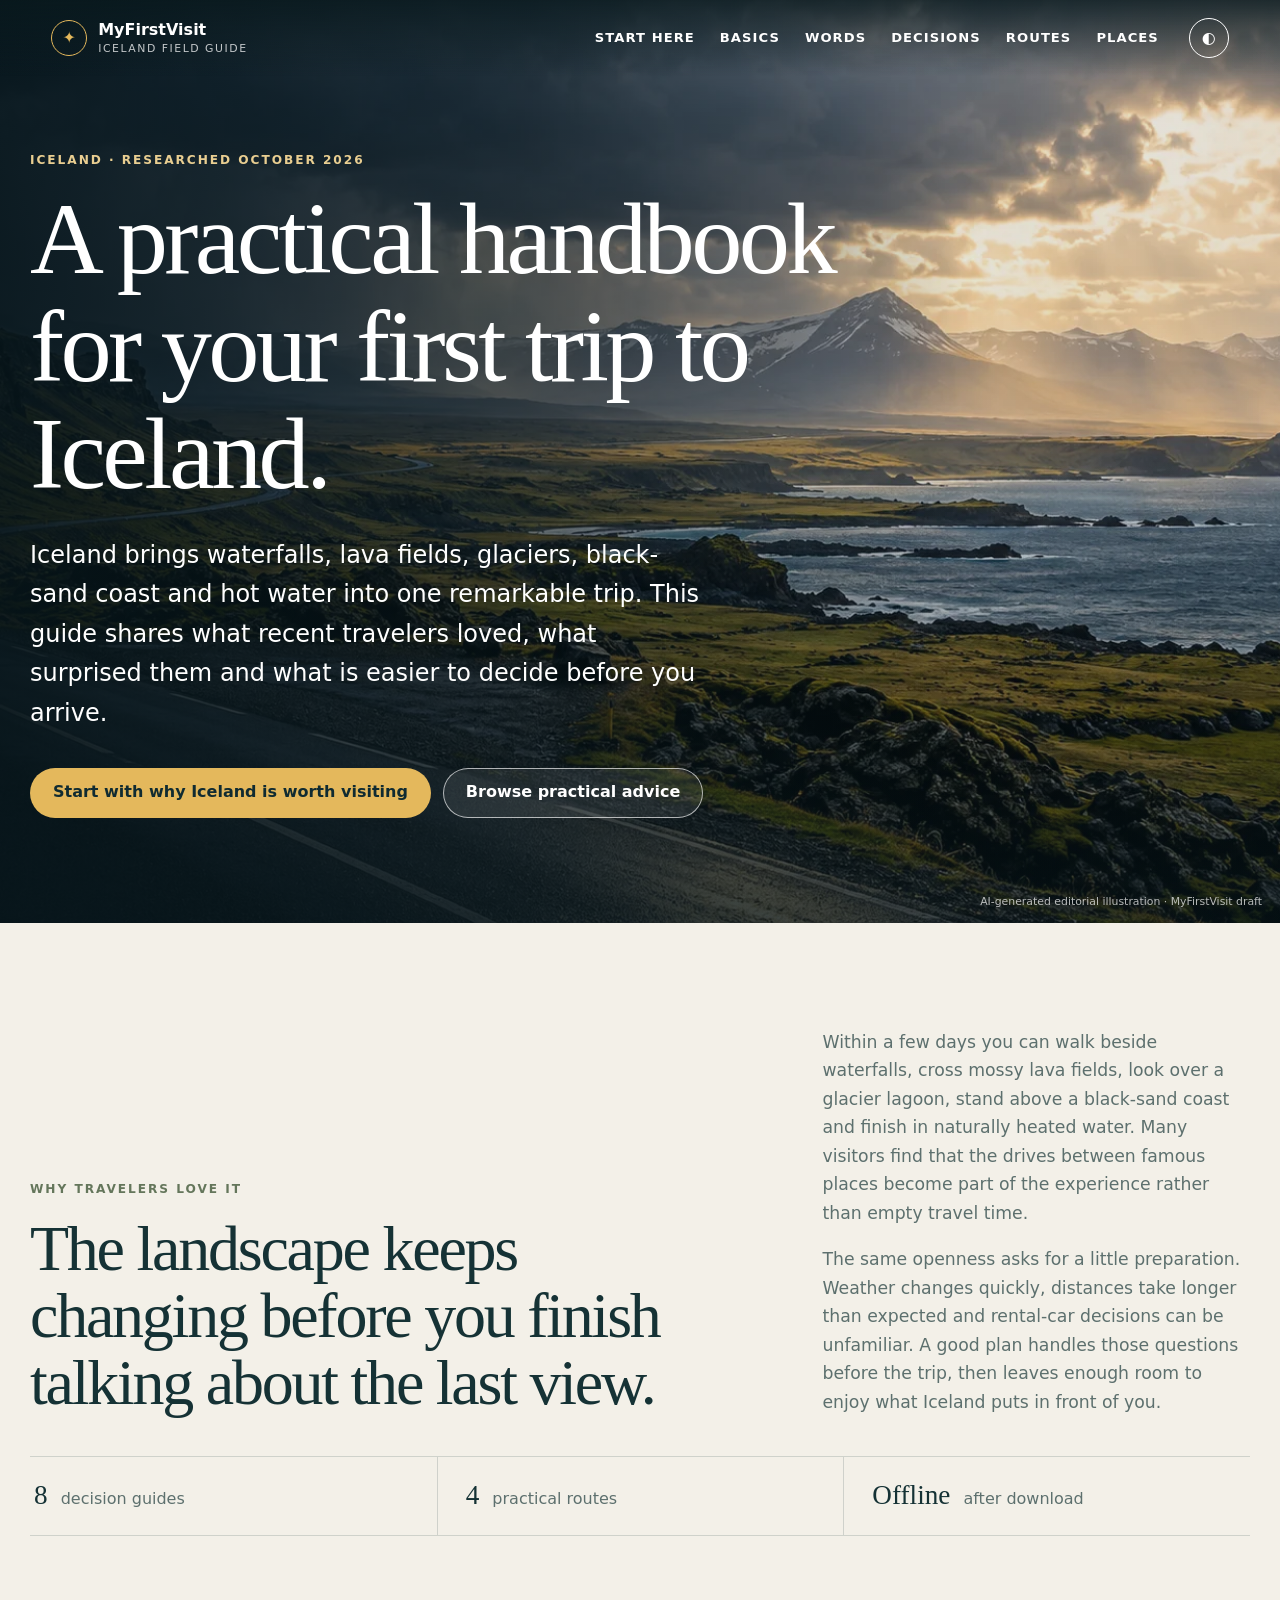
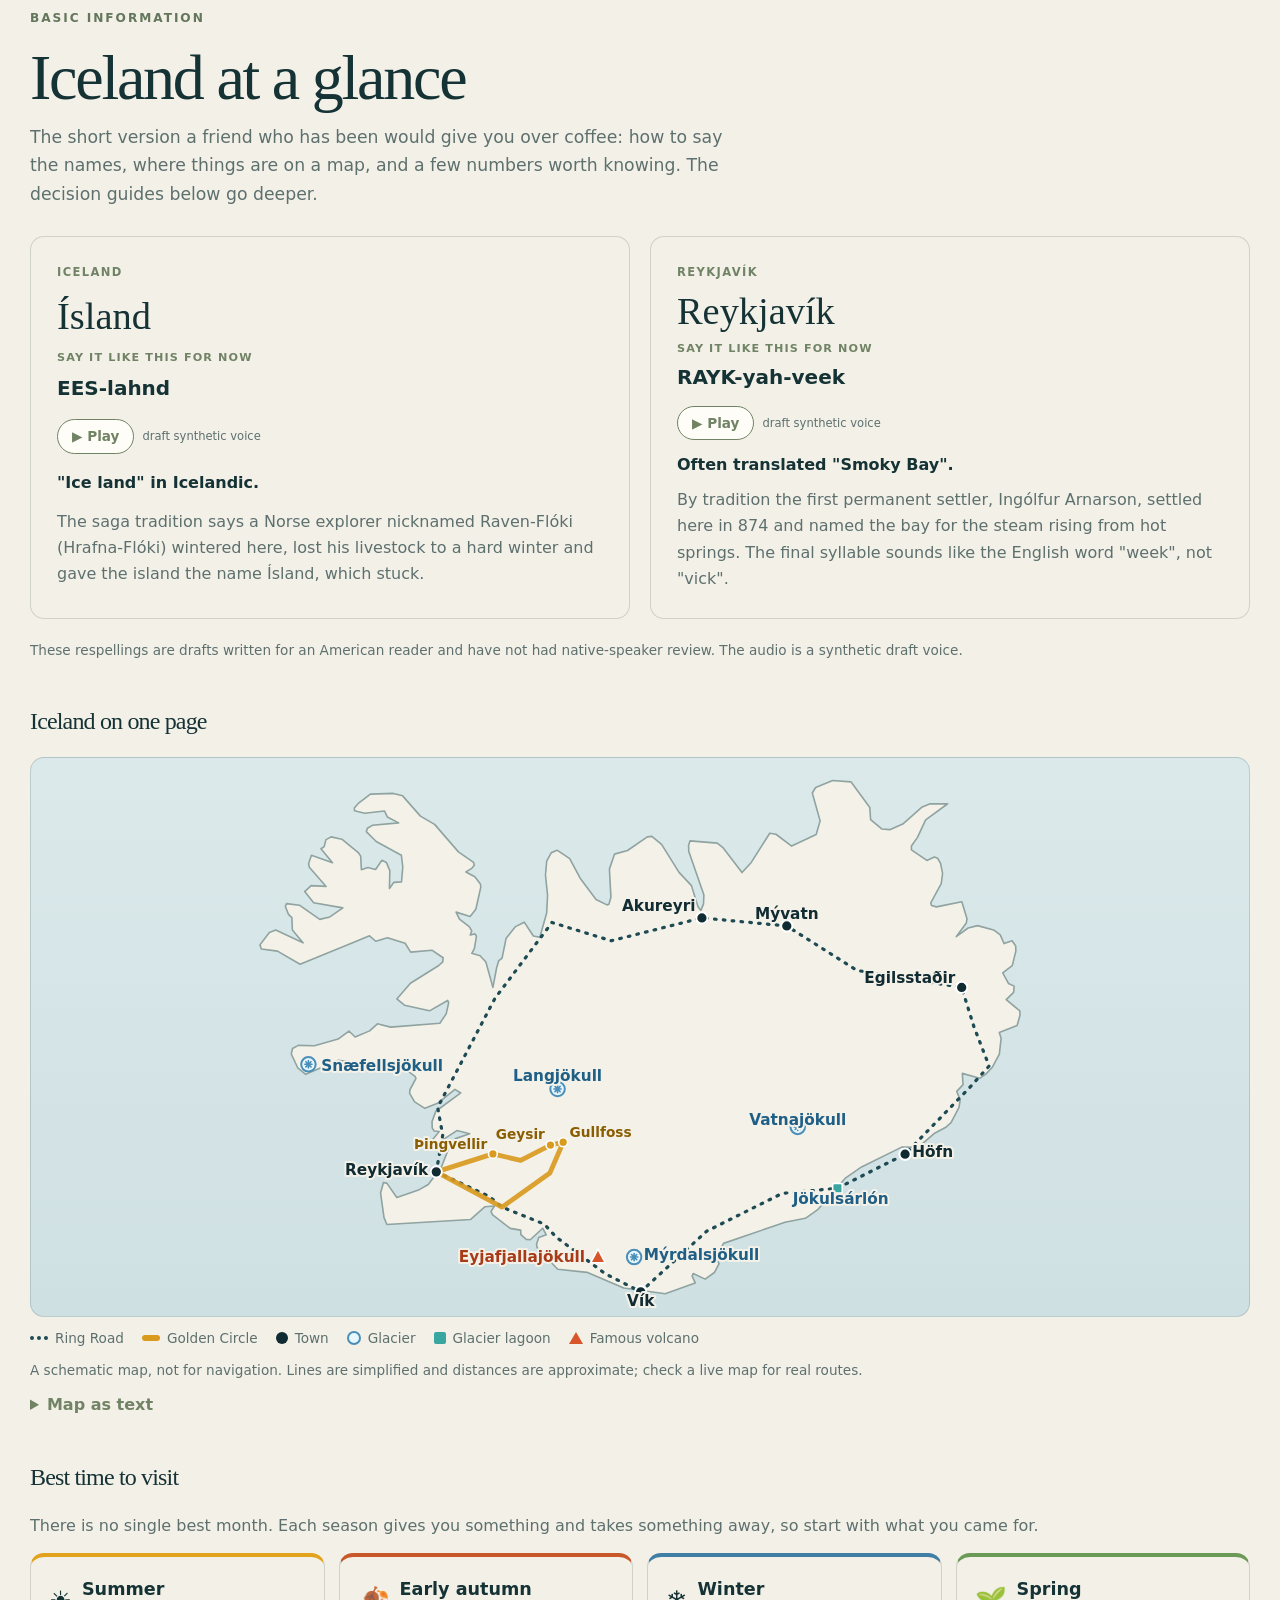
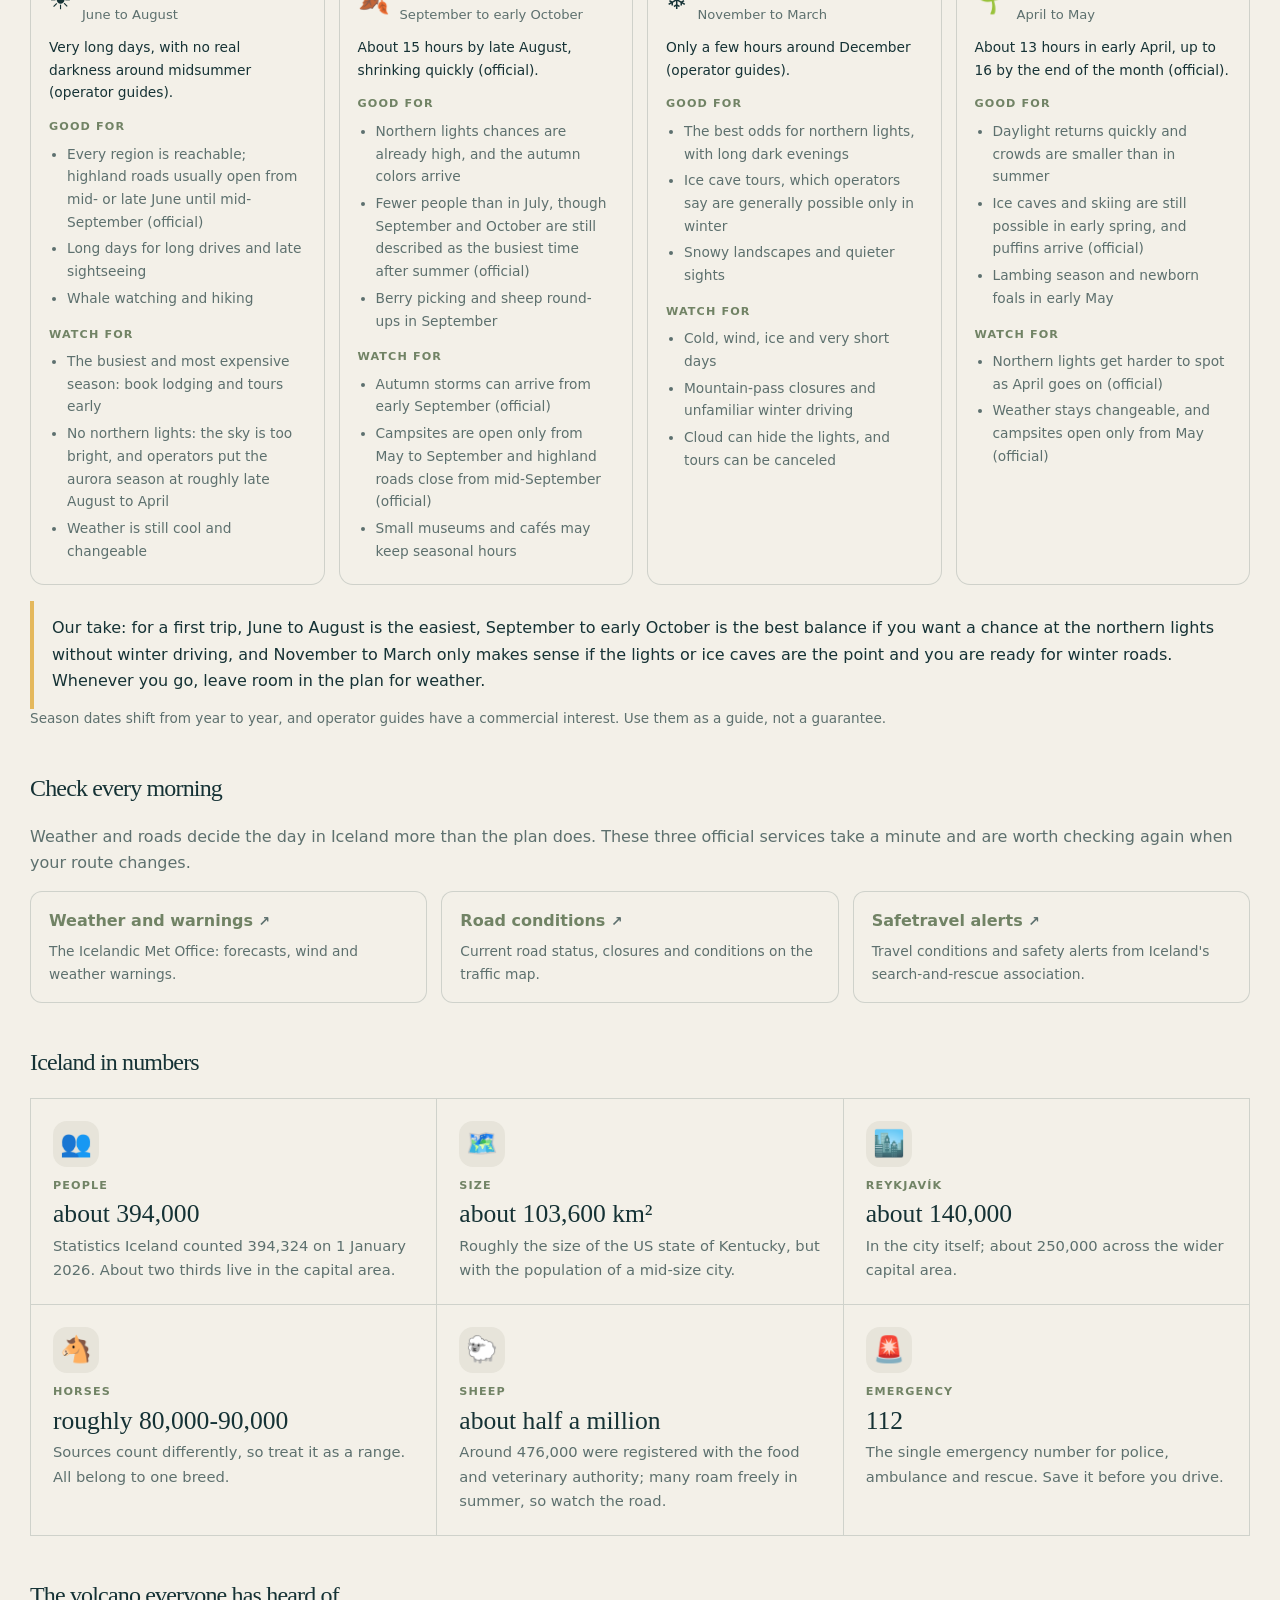
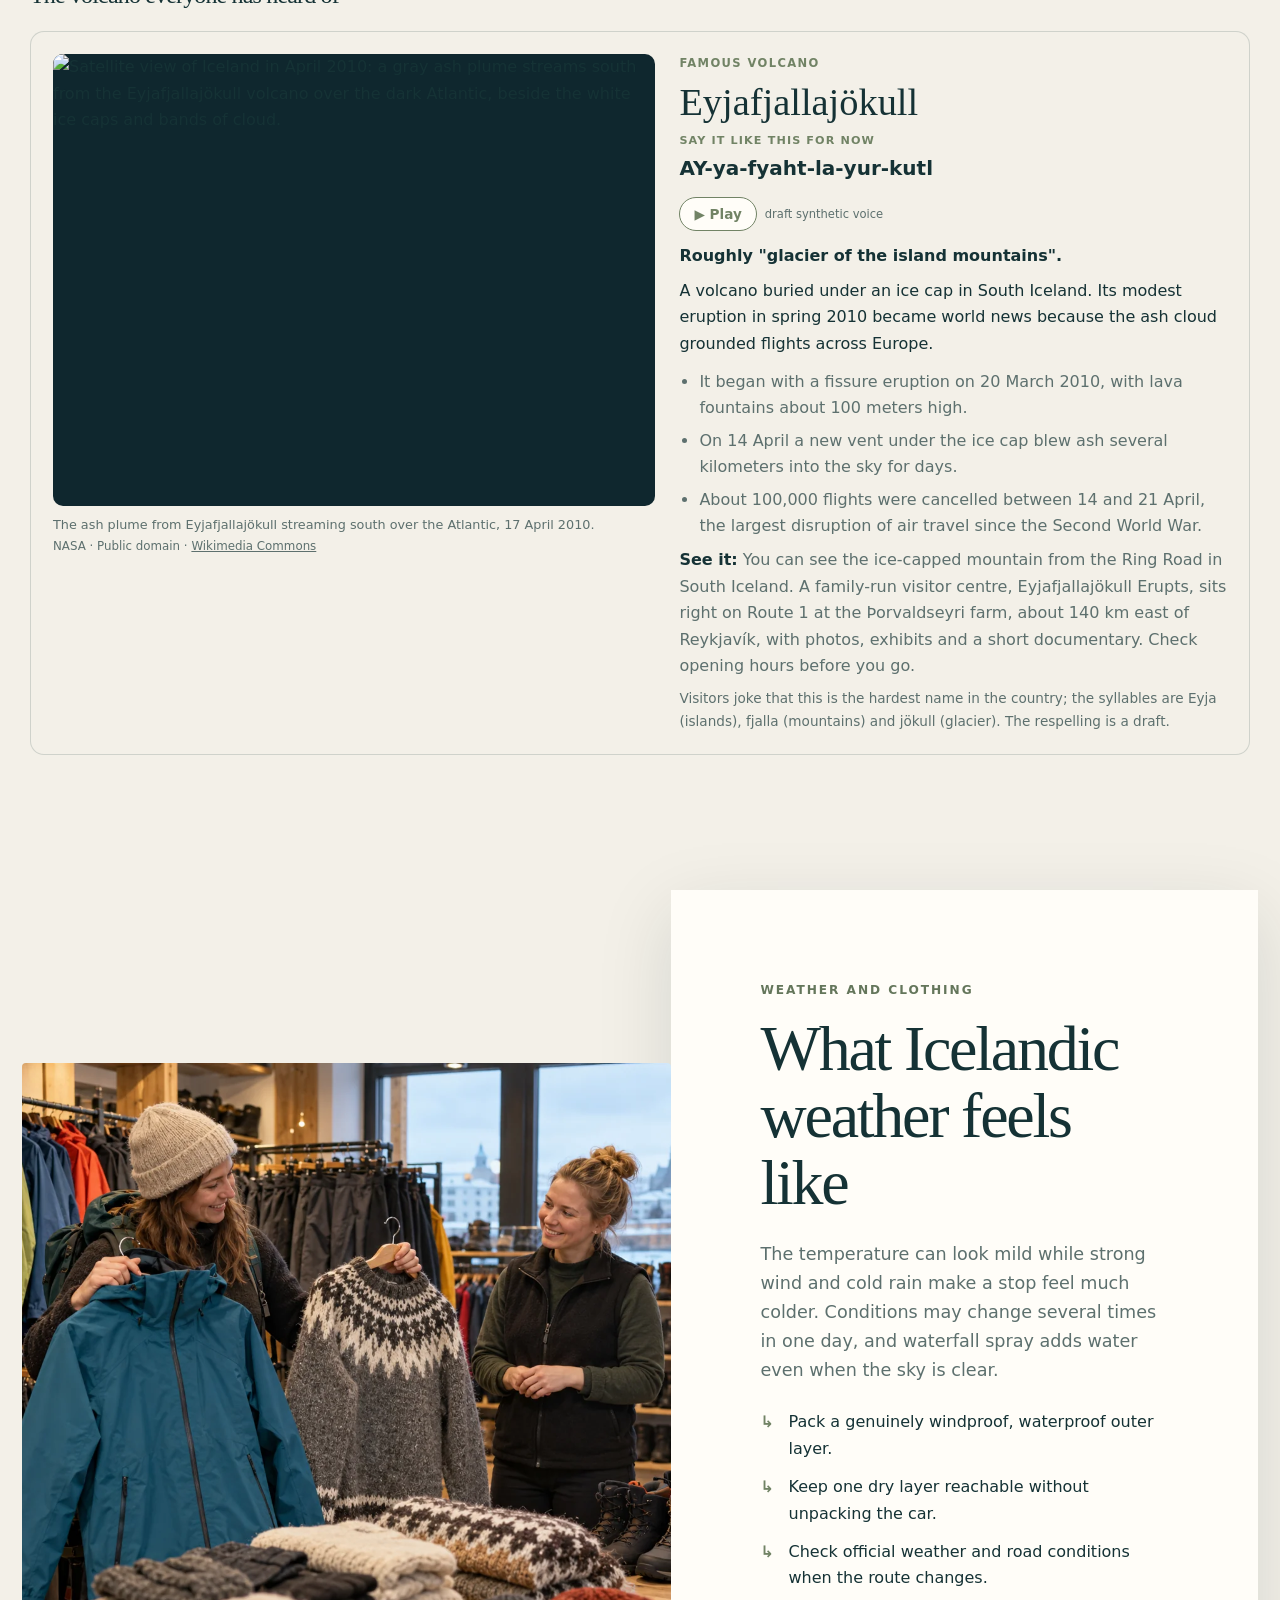
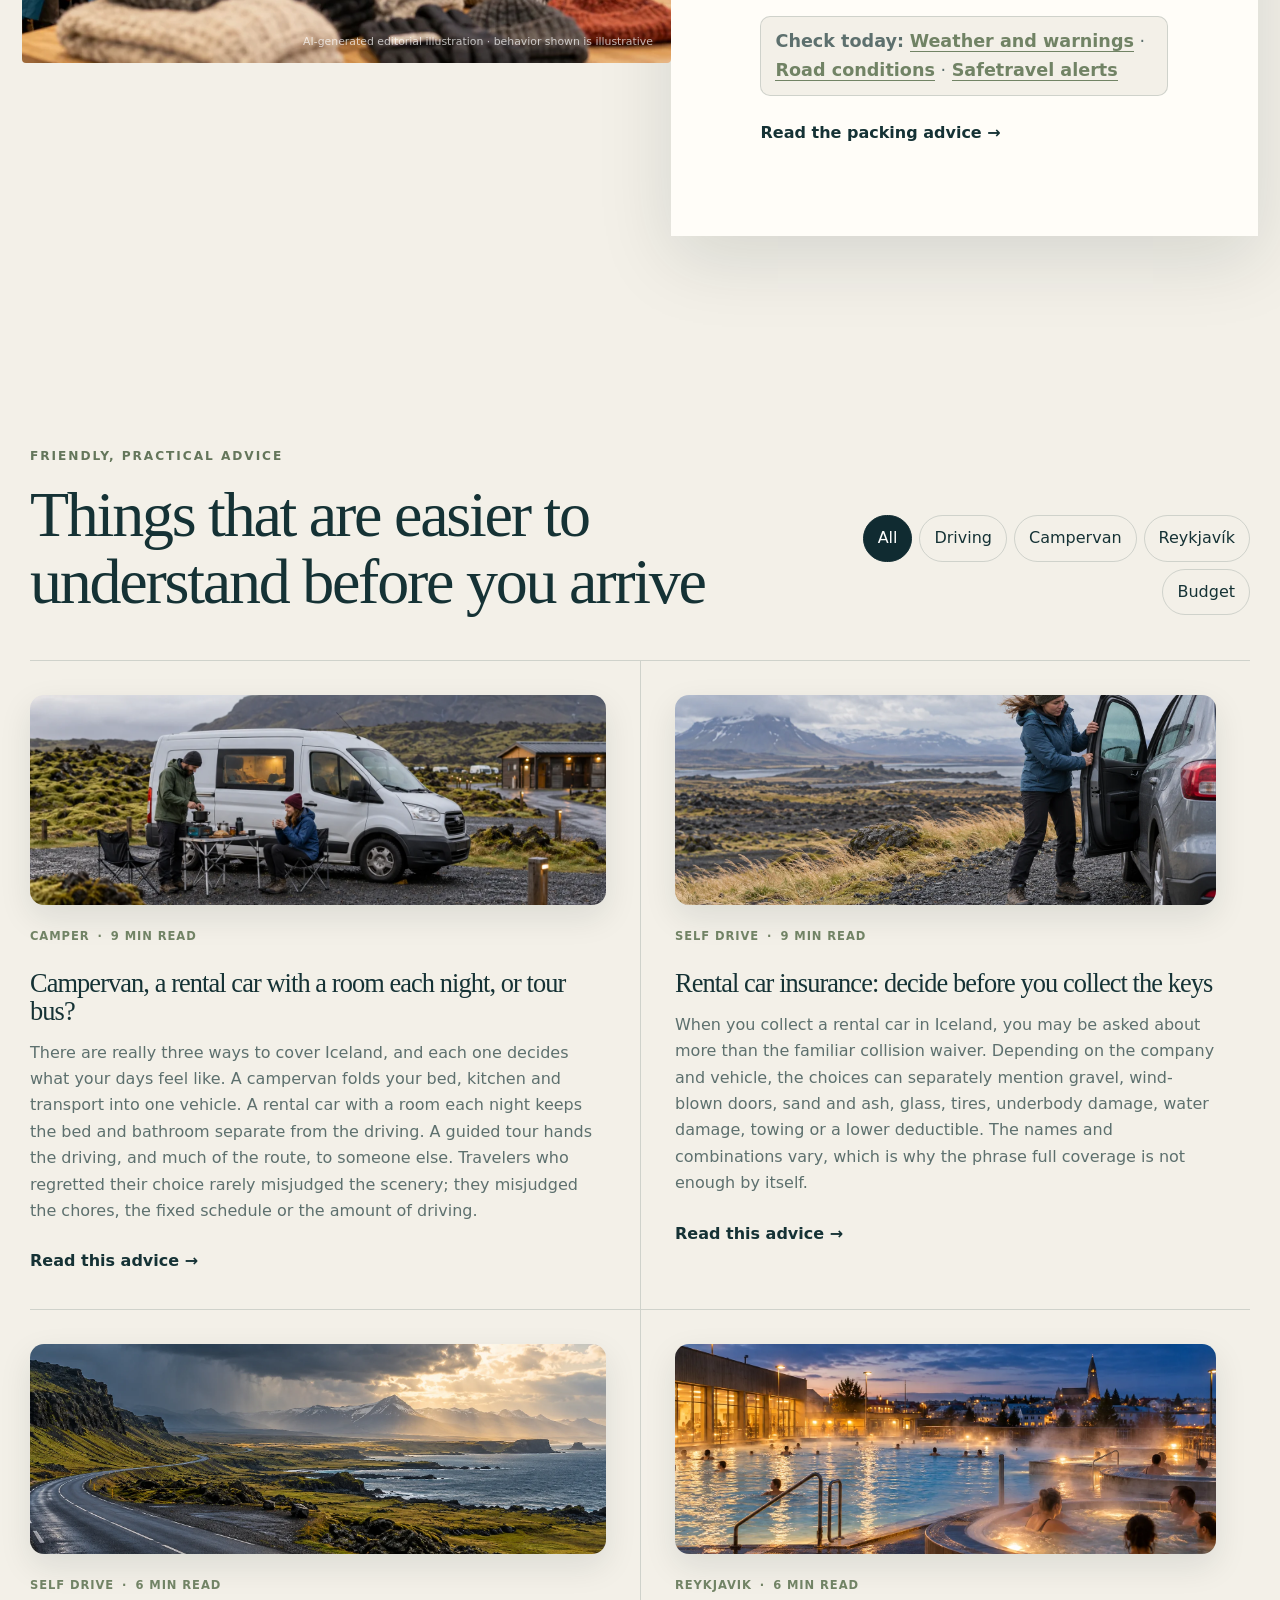
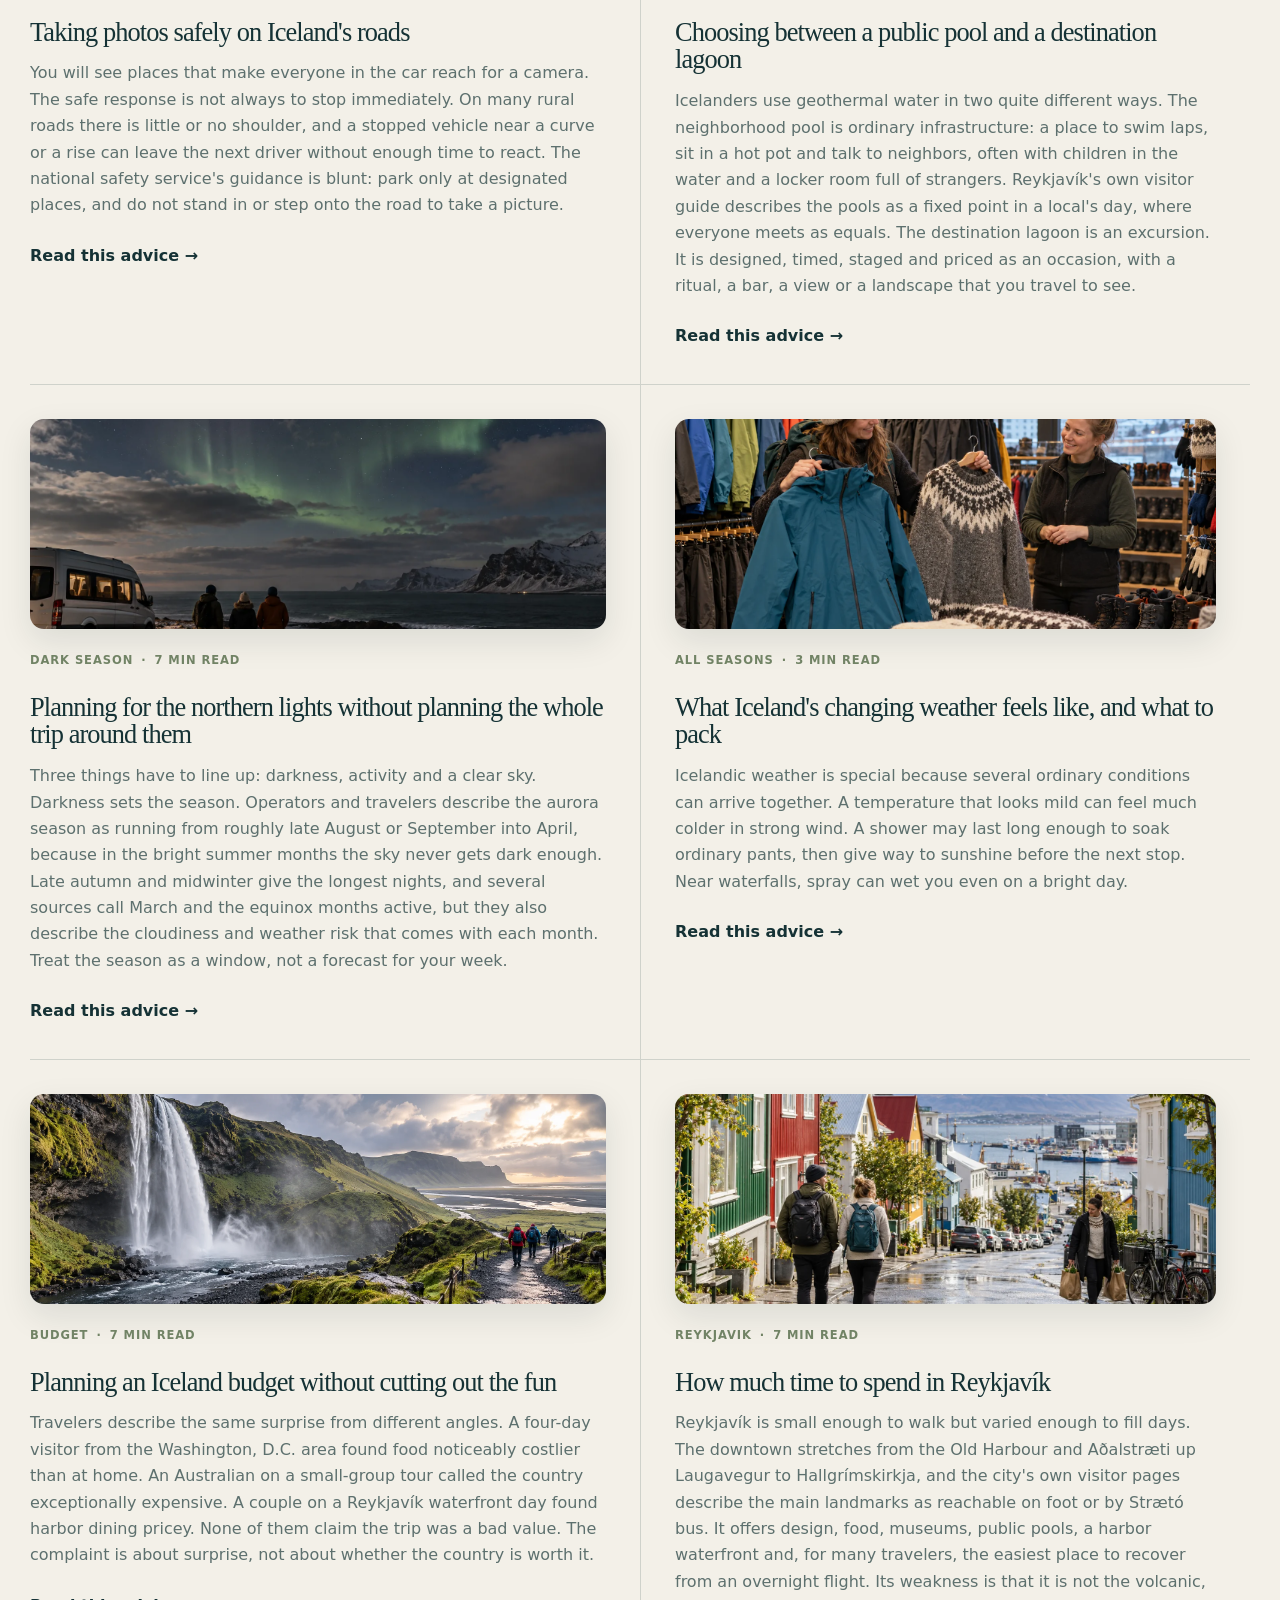
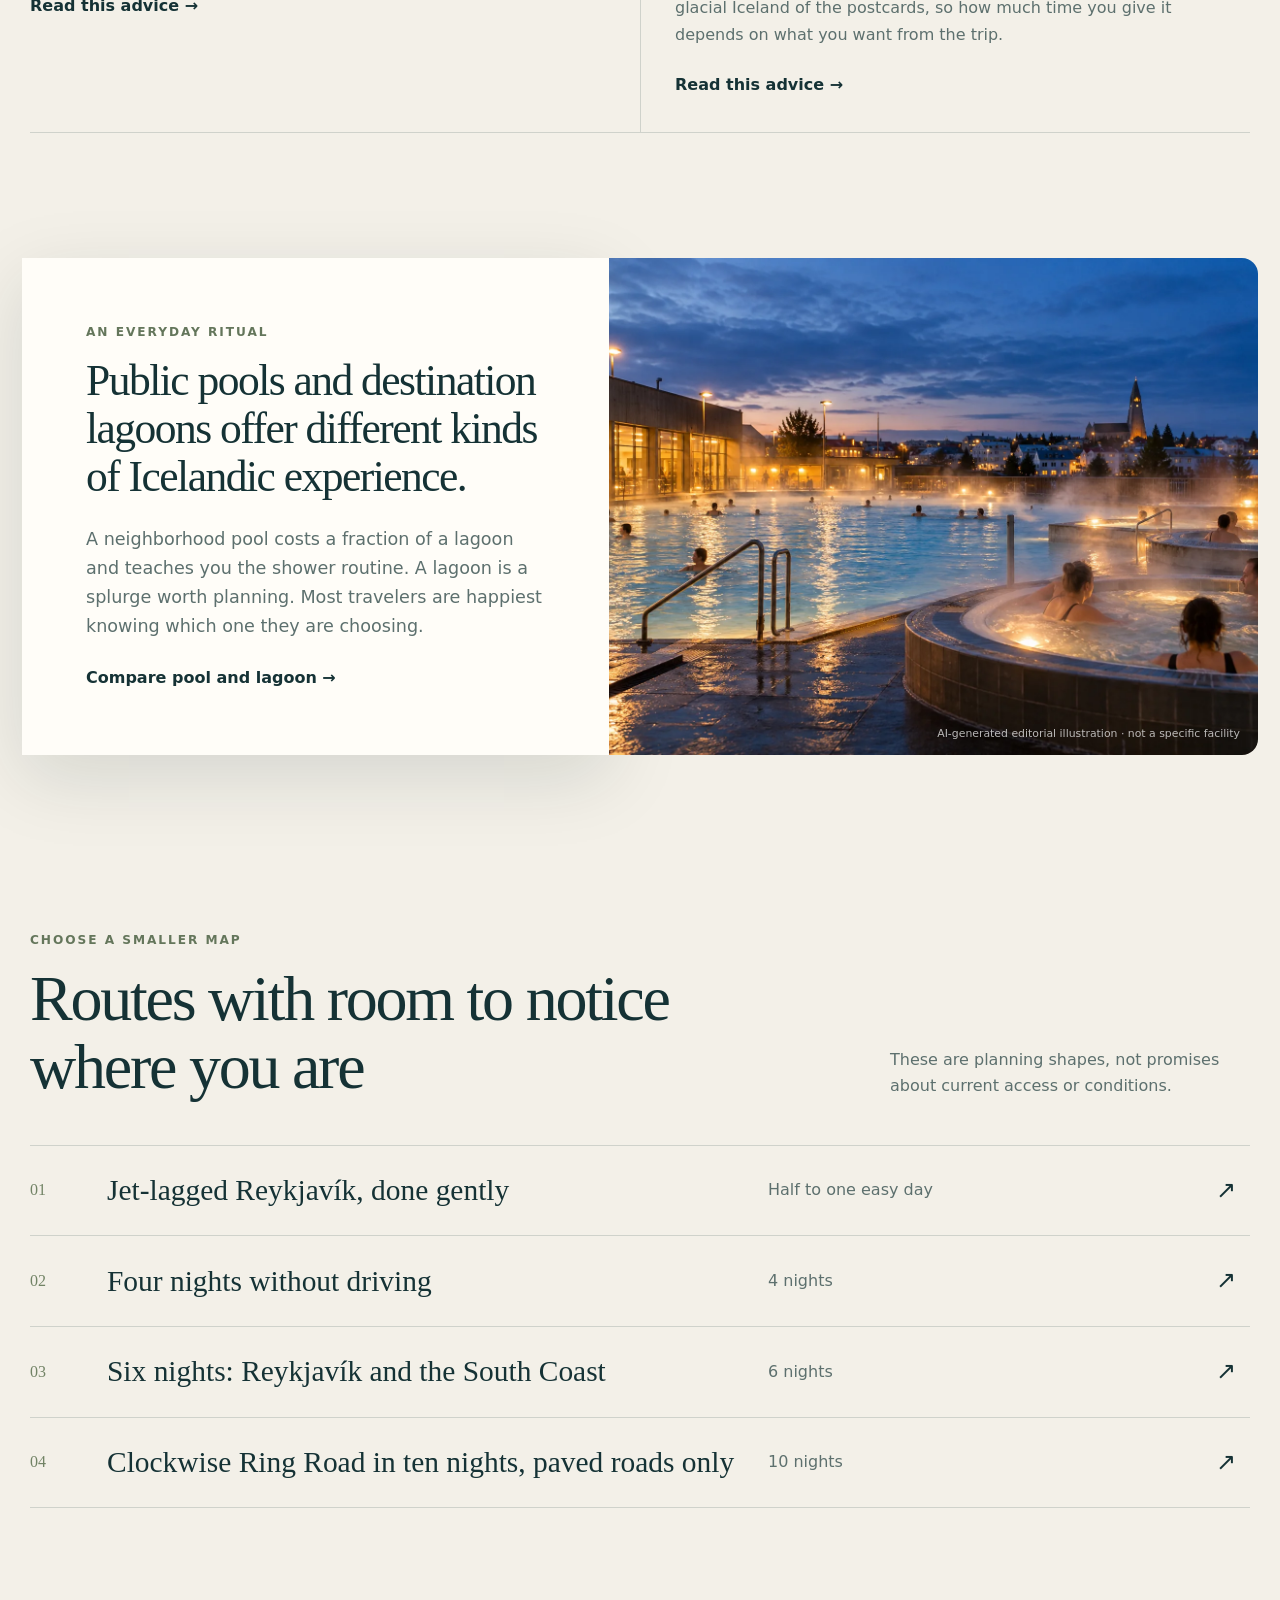
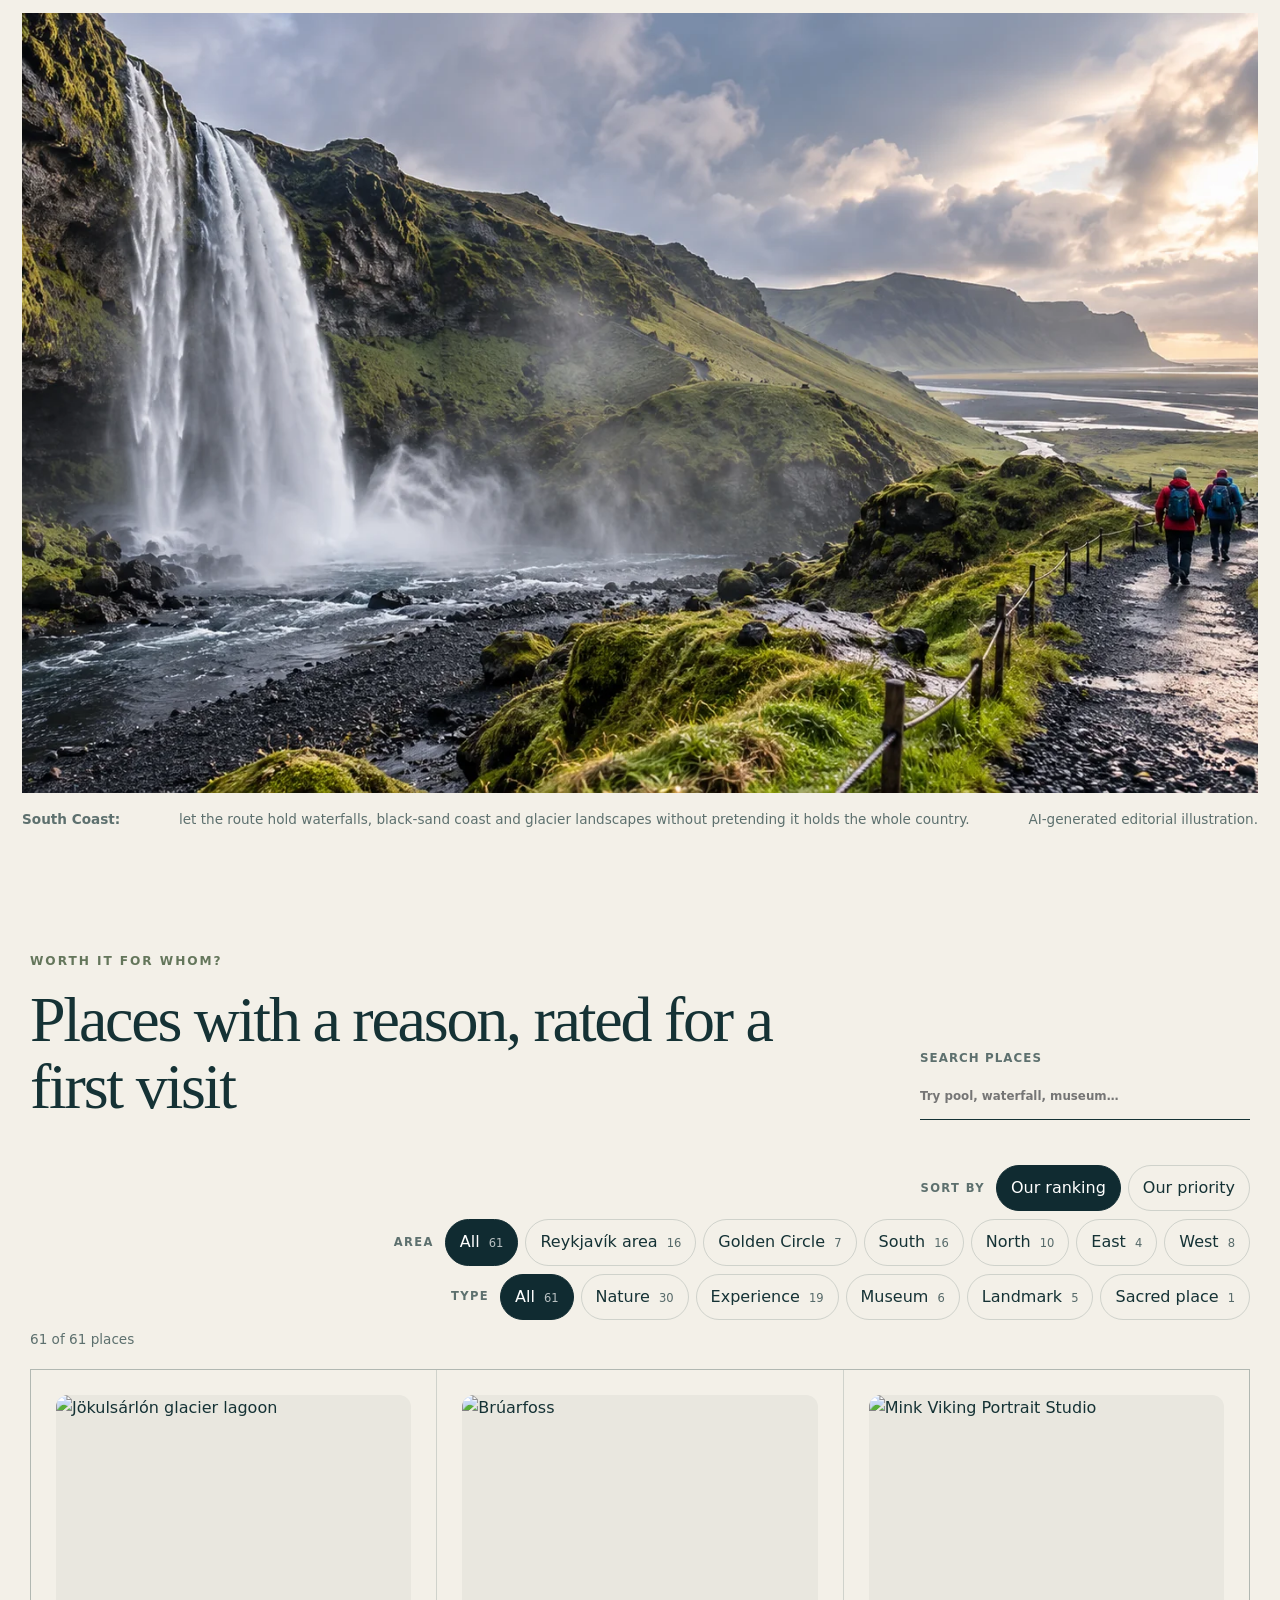
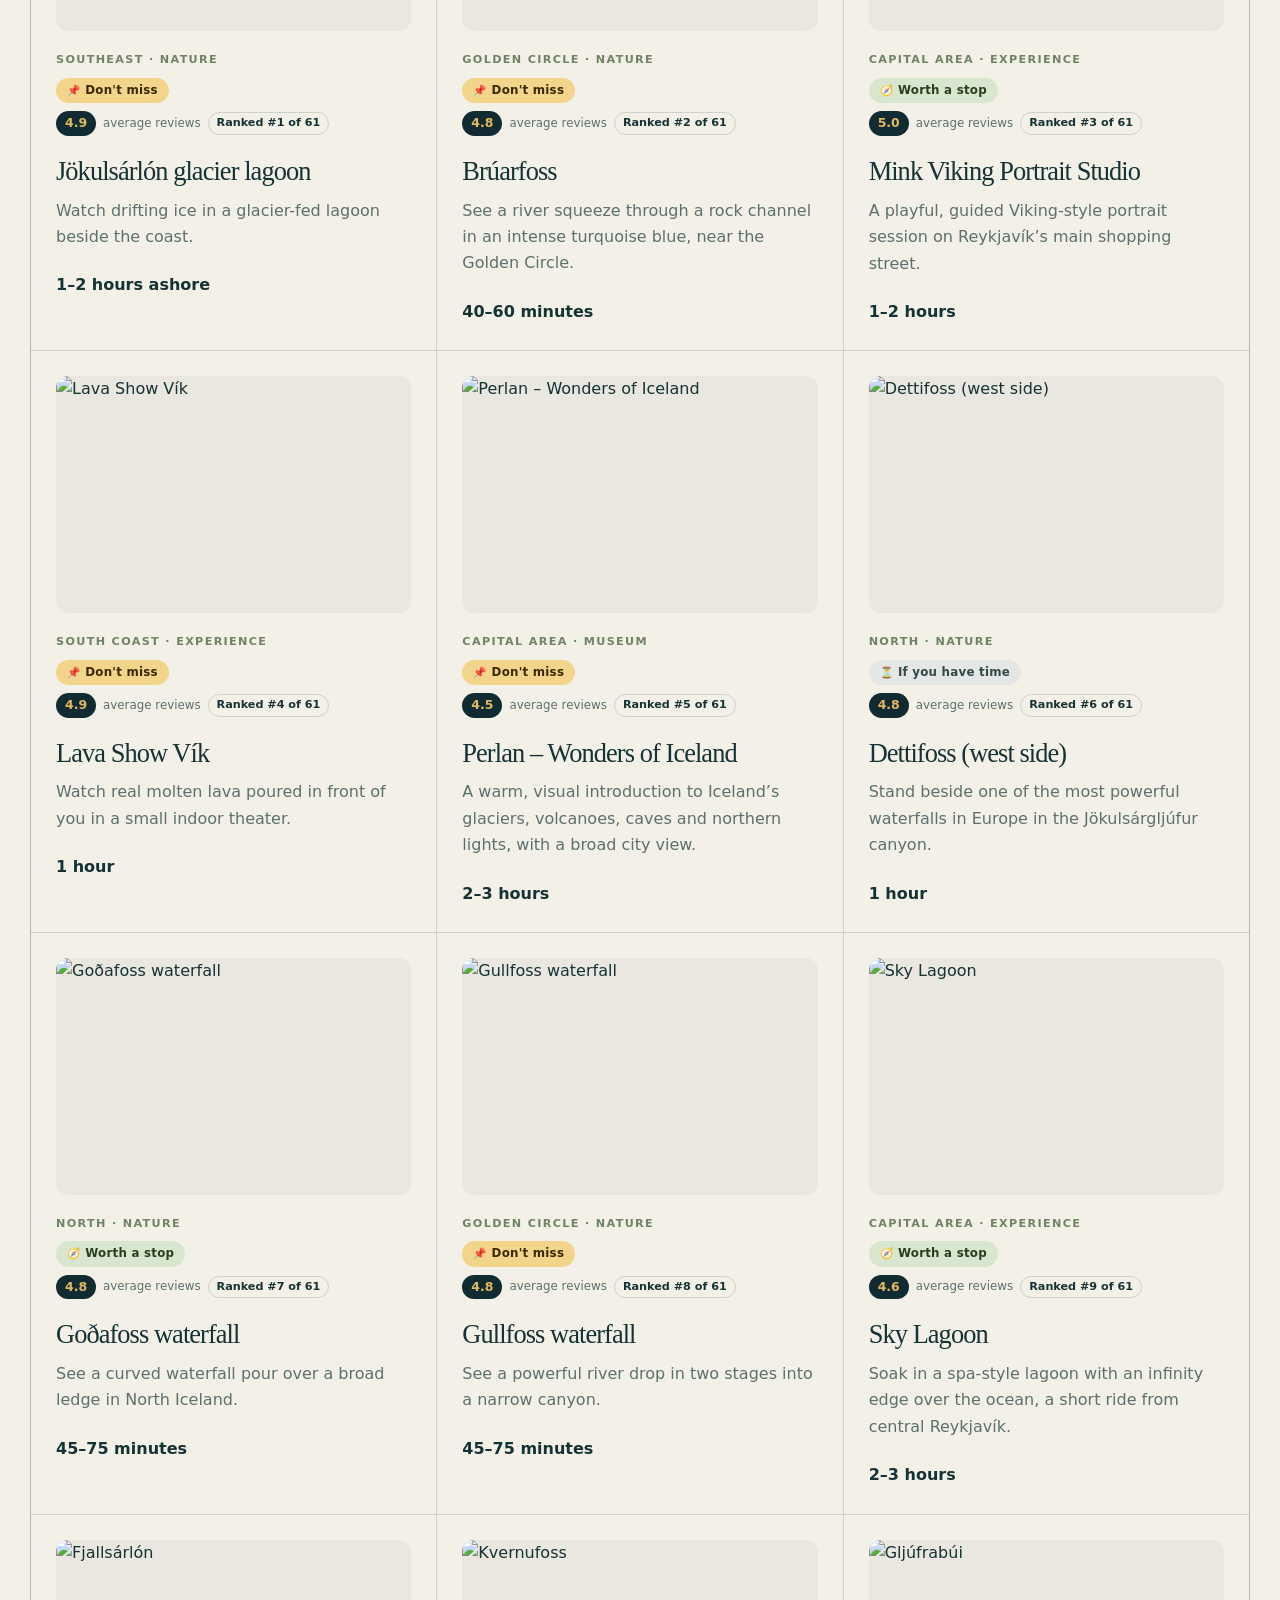
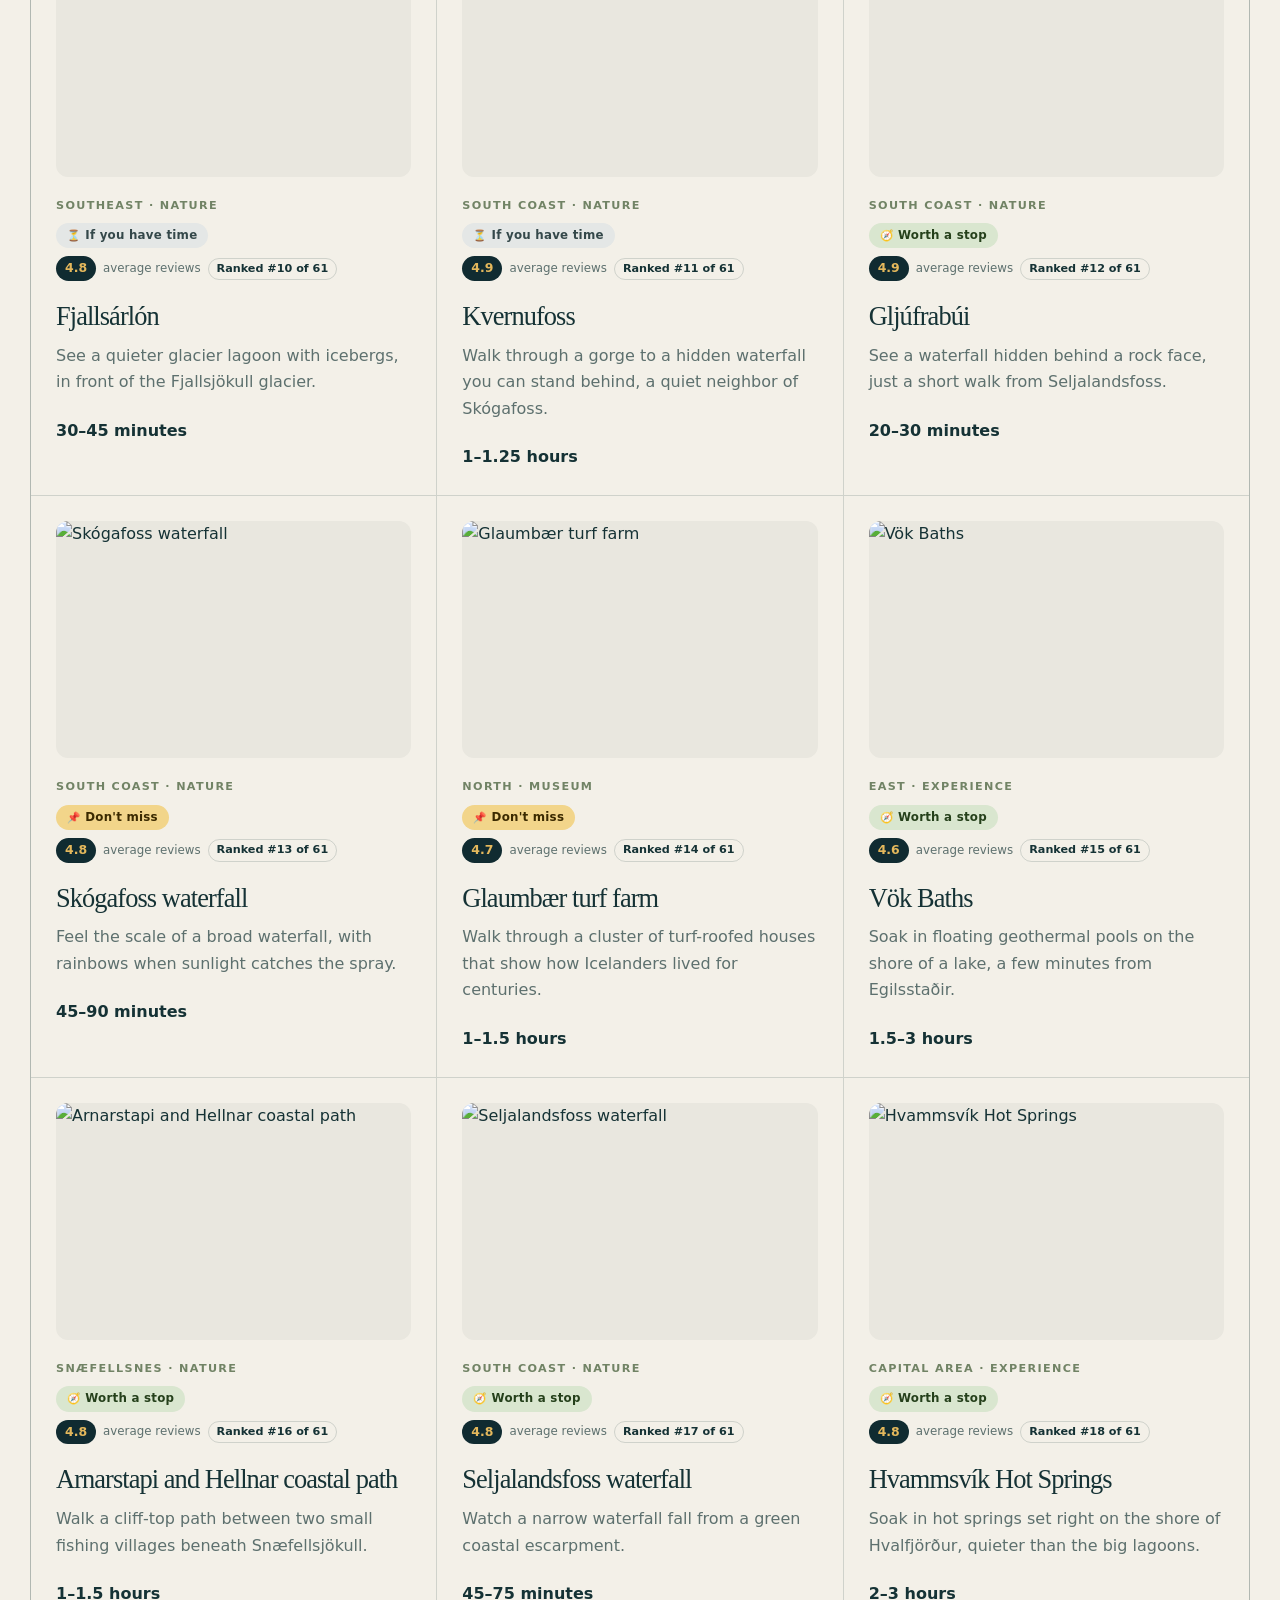
==== local-site/index.html @ 4336b8ca "Show "average reviews" and a "Ranked #N of 61" label on place cards and pages Co-Authored-By: Claude" ====
<!doctype html>
<html lang="en">
<head>
  <meta charset="utf-8">
  <meta name="viewport" content="width=device-width, initial-scale=1">
  <meta name="theme-color" content="#102b31">
  <meta name="description" content="Browse the MyFirstVisit Iceland editorial draft offline.">
  <title>Iceland · MyFirstVisit</title>
  <link rel="stylesheet" href="styles.css?v=cd94e7f9">
</head>
<body>
  <a class="skip-link" href="#content">Skip to content</a>
  <header class="site-header">
    <a class="brand" href="#start" aria-label="MyFirstVisit, Iceland home">
      <span class="brand-mark" aria-hidden="true">✦</span>
      <span><strong>MyFirstVisit</strong><small>Iceland field guide</small></span>
    </a>
    <button class="menu-button" type="button" aria-expanded="false" aria-controls="primary-nav">Menu</button>
    <nav id="primary-nav" aria-label="Primary navigation">
      <a href="#start">Start here</a>
      <a href="#basics">Basics</a>
      <a href="words.html">Words</a>
      <a href="#decisions">Decisions</a>
      <a href="#routes">Routes</a>
      <a href="#places">Places</a>
    </nav>
    <button class="theme-button" type="button" aria-label="Switch color theme" title="Switch color theme">◐</button>
  </header>

  <main id="content">
    <section class="hero" id="start" aria-labelledby="hero-title">
      <img src="assets/iceland-road-weather.webp" alt="An empty coastal road crosses moss-covered volcanic land beneath rain clouds and a break of sunlight." width="1920" height="960">
      <div class="hero-shade"></div>
      <div class="hero-copy">
        <p class="eyebrow">Iceland · researched October 2026</p>
        <h1 id="hero-title">A practical handbook for your first trip to Iceland.</h1>
        <p>Iceland brings waterfalls, lava fields, glaciers, black-sand coast and hot water into one remarkable trip. This guide shares what recent travelers loved, what surprised them and what is easier to decide before you arrive.</p>
        <div class="hero-actions">
          <button class="primary" type="button" data-open="briefing:is-first-day">Start with why Iceland is worth visiting</button>
          <a class="secondary" href="#decisions">Browse practical advice</a>
        </div>
      </div>
      <p class="photo-credit">AI-generated editorial illustration · MyFirstVisit draft</p>
    </section>

    <section class="orientation section-shell" aria-labelledby="orientation-title">
      <div>
        <p class="eyebrow dark">Why travelers love it</p>
        <h2 id="orientation-title">The landscape keeps changing before you finish talking about the last view.</h2>
      </div>
      <div class="intro-copy">
        <p>Within a few days you can walk beside waterfalls, cross mossy lava fields, look over a glacier lagoon, stand above a black-sand coast and finish in naturally heated water. Many visitors find that the drives between famous places become part of the experience rather than empty travel time.</p>
        <p>The same openness asks for a little preparation. Weather changes quickly, distances take longer than expected and rental-car decisions can be unfamiliar. A good plan handles those questions before the trip, then leaves enough room to enjoy what Iceland puts in front of you.</p>
      </div>
      <div class="quick-facts" aria-label="Guide summary">
        <span><strong>8</strong> decision guides</span>
        <span><strong>4</strong> practical routes</span>
        <span><strong>Offline</strong> after download</span>
      </div>
    </section>

    <section class="basics section-shell" id="basics" aria-labelledby="basics-title">
      <div class="basics-head">
        <p class="eyebrow dark">Basic information</p>
        <h2 id="basics-title">Iceland at a glance</h2>
        <p id="basics-intro" class="basics-intro"></p>
      </div>
      <div class="basics-names" id="basics-names"></div>
      <p class="basics-note" id="basics-note"></p>
      <h3 class="basics-sub">Iceland on one page</h3>
      <figure class="iceland-map" id="basics-map" aria-labelledby="map-caption"></figure>
      <h3 class="basics-sub" id="besttime-title">Best time to visit</h3>
      <div class="besttime" id="basics-besttime" aria-labelledby="besttime-title"></div>
      <h3 class="basics-sub" id="checks-title">Check every morning</h3>
      <div class="daily-checks" id="basics-checks" aria-labelledby="checks-title"></div>
      <h3 class="basics-sub">Iceland in numbers</h3>
      <div class="basics-numbers" id="basics-numbers"></div>
      <h3 class="basics-sub" id="volcano-title">The volcano everyone has heard of</h3>
      <article class="volcano-card" id="basics-volcano" aria-labelledby="volcano-title"></article>
    </section>

    <section class="feature section-shell" aria-labelledby="weather-title">
      <div class="feature-image">
        <img src="assets/clothing-rental.webp" alt="A traveler compares a waterproof jacket and an Icelandic wool sweater in an outdoor clothing shop." width="1440" height="960" loading="lazy">
        <p class="photo-credit">AI-generated editorial illustration · behavior shown is illustrative</p>
      </div>
      <div class="feature-copy">
        <p class="eyebrow dark">Weather and clothing</p>
        <h2 id="weather-title">What Icelandic weather feels like</h2>
        <p>The temperature can look mild while strong wind and cold rain make a stop feel much colder. Conditions may change several times in one day, and waterfall spray adds water even when the sky is clear.</p>
        <ul class="tick-list">
          <li>Pack a genuinely windproof, waterproof outer layer.</li>
          <li>Keep one dry layer reachable without unpacking the car.</li>
          <li>Check official weather and road conditions when the route changes.</li>
        </ul>
        <p class="live-strip"><strong>Check today:</strong> <a href="https://en.vedur.is/" target="_blank" rel="noopener">Weather and warnings</a> · <a href="https://umferdin.is/en" target="_blank" rel="noopener">Road conditions</a> · <a href="https://safetravel.is/travel-conditions/" target="_blank" rel="noopener">Safetravel alerts</a></p>
        <button class="text-button" type="button" data-open="playbook:pack-for-exposure">Read the packing advice <span aria-hidden="true">→</span></button>
      </div>
    </section>

    <section class="cards-section section-shell" id="decisions" aria-labelledby="decisions-title">
      <div class="section-heading">
        <div><p class="eyebrow dark">Friendly, practical advice</p><h2 id="decisions-title">Things that are easier to understand before you arrive</h2></div>
        <div class="filter-row" role="group" aria-label="Filter decision guides">
          <button class="filter active" type="button" data-filter="all">All</button>
          <button class="filter" type="button" data-filter="self-drive">Driving</button>
          <button class="filter" type="button" data-filter="camper">Campervan</button>
          <button class="filter" type="button" data-filter="reykjavik">Reykjavík</button>
          <button class="filter" type="button" data-filter="budget">Budget</button>
        </div>
      </div>
      <div class="card-grid" id="playbook-grid"></div>
    </section>

    <section class="feature pool-feature" aria-labelledby="pool-title">
      <div class="feature-copy">
        <p class="eyebrow dark">An everyday ritual</p>
        <h2 id="pool-title">Public pools and destination lagoons offer different kinds of Icelandic experience.</h2>
        <p>A neighborhood pool costs a fraction of a lagoon and teaches you the shower routine. A lagoon is a splurge worth planning. Most travelers are happiest knowing which one they are choosing.</p>
        <button class="text-button" type="button" data-open="playbook:pool-or-lagoon">Compare pool and lagoon <span aria-hidden="true">→</span></button>
      </div>
      <div class="feature-image">
        <img src="assets/reykjavik-pool.webp" alt="Steam rises from an ordinary Reykjavík outdoor public pool and hot tubs at blue hour." width="1536" height="1024" loading="lazy">
        <p class="photo-credit">AI-generated editorial illustration · not a specific facility</p>
      </div>
    </section>

    <section class="routes section-shell" id="routes" aria-labelledby="routes-title">
      <div class="section-heading">
        <div><p class="eyebrow dark">Choose a smaller map</p><h2 id="routes-title">Routes with room to notice where you are</h2></div>
        <p>These are planning shapes, not promises about current access or conditions.</p>
      </div>
      <div class="route-list" id="route-list"></div>
    </section>

    <figure class="landscape-break">
      <img src="assets/south-coast-waterfall.webp" alt="Waterfalls descend beside a marked South Coast path where four travelers wear rain gear." width="1920" height="960" loading="lazy">
      <figcaption><strong>South Coast:</strong> let the route hold waterfalls, black-sand coast and glacier landscapes without pretending it holds the whole country. <span>AI-generated editorial illustration.</span></figcaption>
    </figure>

    <section class="places section-shell" id="places" aria-labelledby="places-title">
      <div class="section-heading">
        <div><p class="eyebrow dark">Worth it for whom?</p><h2 id="places-title">Places with a reason, rated for a first visit</h2></div>
        <label class="search-label">Search places <input id="place-search" type="search" placeholder="Try pool, waterfall, museum…"></label>
      </div>
      <div class="filter-row" id="place-sort" role="group" aria-label="Sort places">
        <span class="filter-label">Sort by</span>
        <button class="filter active" type="button" data-sort="top" aria-pressed="true">Our ranking</button>
        <button class="filter" type="button" data-sort="priority" aria-pressed="false">Our priority</button>
      </div>
      <div class="filter-row" id="place-areas" role="group" aria-label="Filter places by area"></div>
      <div class="filter-row" id="place-filters" role="group" aria-label="Filter places by category"></div>
      <p class="place-count" id="place-count" aria-live="polite"></p>
      <div class="place-grid" id="place-grid"></div>
    </section>

    <section class="draft-note section-shell" aria-labelledby="draft-title">
      <p class="eyebrow dark">Honest draft status</p>
      <h2 id="draft-title">Useful now. Not pretending to be finished.</h2>
      <p>This prototype presents the research-backed Iceland draft. Native-language, destination, safety, media-rights, entrance-pin and accessibility reviews remain release gates. Current official conditions override every offline suggestion.</p>
    </section>
  </main>

  <dialog id="reader" aria-labelledby="reader-title">
    <div class="reader-bar">
      <span class="reader-brand">MyFirstVisit · Iceland</span>
      <button class="reader-close" type="button" aria-label="Close article">Close</button>
    </div>
    <article id="reader-article"></article>
  </dialog>

  <footer>
    <span>MyFirstVisit · Iceland editorial prototype</span>
    <span>No tracking · no ads</span>
  </footer>

  <script src="content.js?v=98661da6"></script>
  <script src="app.js?v=c50c3966"></script>
</body>
</html>
---- local-site/styles.css ----
:root {
  --ink: #153235;
  --muted: #5d706e;
  --paper: #f3f0e8;
  --paper-2: #e7e4da;
  --white: #fffdf8;
  --deep: #102b31;
  --deep-2: #173d42;
  --moss: #718365;
  --gold: #e4b85c;
  --line: rgba(21, 50, 53, .16);
  --shadow: 0 22px 70px rgba(15, 35, 38, .13);
}

* { box-sizing: border-box; }
html { scroll-behavior: smooth; }
body { margin: 0; background: var(--paper); color: var(--ink); font: 16px/1.65 Inter, ui-sans-serif, system-ui, -apple-system, BlinkMacSystemFont, "Segoe UI", sans-serif; }
button, input { font: inherit; }
button, a { -webkit-tap-highlight-color: transparent; }
img { display: block; max-width: 100%; }
h1, h2, h3 { margin: 0; font-family: Georgia, "Times New Roman", serif; font-weight: 500; line-height: 1.05; letter-spacing: -.035em; }
h1 { max-width: 900px; font-size: clamp(3.25rem, 8vw, 7.75rem); }
h2 { font-size: clamp(2.25rem, 5vw, 4.6rem); }
h3 { font-size: 1.65rem; }
p { margin: 0; }
a { color: inherit; }

.skip-link { position: fixed; z-index: 100; top: 8px; left: 8px; padding: 10px 16px; transform: translateY(-150%); background: var(--white); }
.skip-link:focus { transform: translateY(0); }
.site-header { position: fixed; z-index: 20; inset: 0 0 auto; height: 76px; display: flex; align-items: center; gap: 30px; padding: 0 clamp(20px, 4vw, 64px); color: white; background: linear-gradient(to bottom, rgba(8, 24, 28, .78), transparent); transition: background .25s, color .25s, box-shadow .25s; }
.site-header.scrolled { color: var(--ink); background: rgba(243, 240, 232, .94); box-shadow: 0 1px 0 var(--line); backdrop-filter: blur(16px); }
.brand { display: flex; align-items: center; gap: 11px; margin-right: auto; text-decoration: none; line-height: 1.1; }
.brand-mark { display: grid; width: 36px; height: 36px; place-items: center; border: 1px solid currentColor; border-radius: 50%; color: var(--gold); }
.brand strong, .brand small { display: block; }
.brand small { margin-top: 4px; font-size: .68rem; letter-spacing: .14em; text-transform: uppercase; opacity: .75; }
nav { display: flex; gap: 25px; font-size: .82rem; font-weight: 700; letter-spacing: .08em; text-transform: uppercase; }
nav a { text-decoration: none; }
.theme-button, .menu-button { border: 0; color: inherit; background: none; cursor: pointer; }
.theme-button { width: 40px; height: 40px; border: 1px solid currentColor; border-radius: 50%; }
.menu-button { display: none; }

.hero { position: relative; min-height: min(900px, 100svh); display: grid; align-items: end; color: white; overflow: hidden; background: var(--deep); }
.hero > img, .hero-shade { position: absolute; inset: 0; width: 100%; height: 100%; object-fit: cover; }
.hero-shade { background: linear-gradient(90deg, rgba(6, 20, 25, .9) 0%, rgba(6, 20, 25, .54) 42%, rgba(6, 20, 25, .1) 75%), linear-gradient(0deg, rgba(6, 20, 25, .7), transparent 50%); }
.hero-copy { position: relative; z-index: 1; width: min(1220px, calc(100% - 44px)); margin-inline: auto; padding: 150px 0 105px; }
.hero-copy > p:not(.eyebrow) { max-width: 680px; margin-top: 28px; font-size: clamp(1.15rem, 2vw, 1.5rem); }
.eyebrow { margin-bottom: 15px; font-size: .76rem; font-weight: 800; letter-spacing: .16em; text-transform: uppercase; color: #e9ce91; }
.eyebrow.dark { color: #64765b; }
.hero-actions { display: flex; flex-wrap: wrap; gap: 12px; margin-top: 34px; }
.primary, .secondary { display: inline-flex; align-items: center; justify-content: center; min-height: 50px; padding: 0 22px; border: 1px solid transparent; border-radius: 999px; cursor: pointer; text-decoration: none; font-weight: 750; }
.primary { color: var(--deep); background: var(--gold); }
.secondary { color: white; border-color: rgba(255,255,255,.65); background: rgba(255,255,255,.08); }
.secondary.light { color: white; }
.photo-credit { position: absolute; z-index: 2; right: 18px; bottom: 12px; color: rgba(255,255,255,.7); font-size: .68rem; }

.section-shell { width: min(1220px, calc(100% - 44px)); margin-inline: auto; padding: 105px 0; }
.orientation { display: grid; grid-template-columns: 1.25fr .75fr; gap: 40px 80px; align-items: end; }
.intro-copy { display: grid; gap: 18px; color: var(--muted); font-size: 1.08rem; }
.quick-facts { grid-column: 1 / -1; display: grid; grid-template-columns: repeat(3, 1fr); border-block: 1px solid var(--line); }
.quick-facts span { padding: 23px 4px; color: var(--muted); }
.quick-facts span + span { padding-left: 28px; border-left: 1px solid var(--line); }
.quick-facts strong { margin-right: 8px; color: var(--ink); font: 500 1.7rem Georgia, serif; }

.feature { display: grid; grid-template-columns: 1.05fr .95fr; width: min(1380px, calc(100% - 44px)); padding-top: 30px; align-items: center; }
.feature-image { position: relative; min-height: 600px; }
.feature-image img { width: 100%; height: 100%; min-height: 600px; object-fit: cover; border-radius: 4px; }
.feature-copy { padding: clamp(35px, 7vw, 96px); background: var(--white); box-shadow: var(--shadow); }
.feature-copy > p:not(.eyebrow) { margin: 24px 0; color: var(--muted); font-size: 1.1rem; }
.tick-list { display: grid; gap: 12px; padding: 0; list-style: none; }
.tick-list li { position: relative; padding-left: 28px; }
.tick-list li::before { content: "↳"; position: absolute; left: 0; color: var(--moss); font-weight: bold; }
.text-button { padding: 0; border: 0; color: var(--ink); background: none; cursor: pointer; font-weight: 800; text-align: left; }

.section-heading { display: flex; align-items: end; justify-content: space-between; gap: 35px; margin-bottom: 45px; }
.section-heading h2 { max-width: 780px; }
.section-heading > p { max-width: 360px; color: var(--muted); }
.filter-row { display: flex; flex-wrap: wrap; justify-content: flex-end; gap: 7px; }
.filter { padding: 9px 14px; border: 1px solid var(--line); border-radius: 99px; color: var(--ink); background: transparent; cursor: pointer; }
.filter.active { color: white; border-color: var(--deep); background: var(--deep); }
.card-grid { display: grid; grid-template-columns: repeat(2, 1fr); border-top: 1px solid var(--line); }
.guide-card { min-height: 285px; display: flex; flex-direction: column; padding: 34px 34px 34px 0; border-bottom: 1px solid var(--line); background: transparent; }
.guide-card:nth-child(even) { padding-left: 34px; border-left: 1px solid var(--line); }
.guide-card .meta { display: flex; gap: 8px; color: var(--moss); font-size: .72rem; font-weight: 800; letter-spacing: .08em; text-transform: uppercase; }
.guide-card h3 { margin: 24px 0 14px; }
.guide-card p { max-width: 580px; color: var(--muted); }
.guide-card button { margin-top: 24px; }
.guide-card .card-image { width: 100%; height: 210px; margin-bottom: 22px; object-fit: cover; border-radius: 14px; box-shadow: 0 12px 32px rgba(15, 35, 38, .10); }


.route-list { border-top: 1px solid var(--line); }
.route-row { display: grid; grid-template-columns: 55px 1.2fr .8fr 34px; gap: 22px; align-items: center; width: 100%; padding: 25px 0; border: 0; border-bottom: 1px solid var(--line); color: var(--ink); background: transparent; cursor: pointer; text-align: left; }
.route-row .number { color: var(--moss); font-family: Georgia, serif; }
.route-row strong { font: 500 clamp(1.3rem, 2.3vw, 2.1rem) Georgia, serif; }
.route-row span:nth-child(3) { color: var(--muted); }
.route-row .arrow { font-size: 1.5rem; }
.landscape-break { width: min(1480px, calc(100% - 44px)); margin: 0 auto; }
.landscape-break img { width: 100%; max-height: 780px; object-fit: cover; }
.landscape-break figcaption { display: flex; gap: 12px; justify-content: space-between; padding: 15px 0; color: var(--muted); font-size: .85rem; }

.search-label { display: grid; gap: 7px; color: var(--muted); font-size: .74rem; font-weight: 800; letter-spacing: .09em; text-transform: uppercase; }
.search-label input { width: min(330px, 70vw); padding: 12px 0; border: 0; border-bottom: 1px solid var(--ink); outline: none; color: var(--ink); background: transparent; }
.place-grid { display: grid; grid-template-columns: repeat(3, 1fr); gap: 1px; background: var(--line); border: 1px solid var(--line); }
.place-card { min-height: 240px; padding: 25px; background: var(--paper); }
.place-card { cursor: pointer; transition: background .2s, transform .2s; }
.place-card:hover, .place-card:focus-visible { background: var(--white); transform: translateY(-2px); outline: 2px solid var(--moss); outline-offset: -2px; }
.place-card .region { color: var(--moss); font-size: .7rem; font-weight: 800; letter-spacing: .12em; text-transform: uppercase; }
.place-card h3 { margin: 22px 0 12px; }
.place-card p { color: var(--muted); }
.place-card .time { display: block; margin-top: 22px; color: var(--ink); font-weight: 750; }
.draft-note { margin-bottom: 90px; padding-inline: clamp(28px, 6vw, 80px); color: white; background: var(--deep); }
.draft-note h2 { max-width: 850px; }
.draft-note > p:last-child { max-width: 780px; margin-top: 28px; color: #c7d3d0; }

dialog { width: min(900px, 100%); height: 100%; max-height: none; margin: 0 0 0 auto; padding: 0; border: 0; color: var(--ink); background: var(--white); box-shadow: -25px 0 80px rgba(5,20,23,.25); }
dialog::backdrop { background: rgba(7, 23, 27, .66); backdrop-filter: blur(4px); }
.reader-bar { position: sticky; z-index: 2; top: 0; display: flex; justify-content: space-between; align-items: center; min-height: 68px; padding: 0 clamp(22px, 5vw, 55px); border-bottom: 1px solid var(--line); background: rgba(255,253,248,.95); backdrop-filter: blur(12px); }
.reader-brand { font-size: .74rem; font-weight: 800; letter-spacing: .12em; text-transform: uppercase; }
.reader-close { border: 0; background: none; cursor: pointer; font-weight: 800; }
#reader-article { max-width: 760px; margin: auto; padding: 65px clamp(24px, 7vw, 80px) 120px; }
#reader-article .article-meta { margin-bottom: 20px; color: var(--moss); font-size: .75rem; font-weight: 800; letter-spacing: .1em; text-transform: uppercase; }
#reader-article h1 { font-size: clamp(2.7rem, 7vw, 5.4rem); }
#reader-article h2 { margin: 60px 0 20px; font-size: clamp(1.8rem, 4vw, 3rem); }
#reader-article p { margin-top: 20px; }
#reader-article .hook { font: 500 1.35rem/1.45 Georgia, serif; color: var(--muted); }
#reader-article ul { display: grid; gap: 11px; padding-left: 22px; }
#reader-article .callout { margin: 34px 0; padding: 24px; border-left: 4px solid var(--gold); background: var(--paper); }
#reader-article .story { margin: 18px 0; padding: 20px 24px; border-left: 1px solid var(--moss); color: var(--muted); font-family: Georgia, serif; font-size: 1.1rem; }
#reader-article .practice-link { display: grid; gap: 5px; margin-top: 24px; padding: 20px 22px; border: 1px dashed var(--moss); border-radius: 12px; background: var(--paper); }
#reader-article .practice-link strong { color: var(--ink); }
#reader-article .practice-link > span { color: var(--muted); font-size: .85rem; }
#reader-article .option-grid { display: grid; gap: 12px; margin-top: 25px; }
#reader-article .option { padding: 20px; border: 1px solid var(--line); }
#reader-article .place-photo-placeholder { display: grid; min-height: 250px; place-items: center; align-content: center; gap: 8px; margin-bottom: 32px; border: 1px dashed var(--moss); border-radius: 14px; color: var(--moss); background: linear-gradient(135deg, var(--paper), var(--paper-2)); text-align: center; }
#reader-article .place-photo-placeholder span { font: 500 2rem Georgia, serif; }
#reader-article .place-photo-placeholder small { color: var(--muted); }
#reader-article .place-photo { margin: 0 0 32px; }
#reader-article .place-photo img { width: 100%; max-height: 420px; object-fit: cover; border-radius: 14px; }
#reader-article .place-photo figcaption { margin-top: 8px; color: var(--muted); font-size: .75rem; }
#reader-article .name-toolkit { display: grid; gap: 16px; margin: 28px 0; padding: 22px; border: 1px solid var(--line); border-radius: 14px; background: var(--paper); }
#reader-article .name-toolkit > div { display: grid; gap: 3px; }
#reader-article .name-label { color: var(--moss); font-size: .7rem; font-weight: 800; letter-spacing: .1em; text-transform: uppercase; }
#reader-article .audio-placeholder { width: fit-content; padding: 10px 14px; border: 1px solid var(--line); border-radius: 999px; color: var(--muted); background: var(--white); font-weight: 750; }
#reader-article .audio-placeholder span { font-size: .75rem; font-weight: 500; }
#reader-article .place-description { font-size: 1.15rem; }
#reader-article .place-time { color: var(--muted); }
#reader-article a { text-decoration-thickness: 1px; text-underline-offset: 3px; }
footer { display: flex; justify-content: space-between; gap: 20px; padding: 30px clamp(22px, 4vw, 64px); color: #c4d1cf; background: #0b2429; font-size: .75rem; }

body.night { --ink: #e8efed; --muted: #a9bab7; --paper: #10272b; --paper-2: #173337; --white: #153035; --deep: #071c20; --deep-2: #102b31; --line: rgba(232,239,237,.16); --shadow: 0 22px 70px rgba(0,0,0,.3); }
body.night .eyebrow.dark, body.night .guide-card .meta, body.night .place-card .region { color: #b8c991; }
body.night .reader-bar { background: rgba(21,48,53,.95); }

@media (max-width: 850px) {
  .site-header { height: 66px; }
  .menu-button { display: block; }
  nav { position: absolute; inset: 66px 14px auto; display: none; padding: 22px; flex-direction: column; color: var(--ink); background: var(--white); box-shadow: var(--shadow); }
  nav.open { display: flex; }
  .orientation, .feature { grid-template-columns: 1fr; }
  .feature-copy { margin: -40px 18px 0; z-index: 2; }
  .card-grid, .place-grid { grid-template-columns: repeat(2, 1fr); }
  .section-heading { align-items: start; flex-direction: column; }
  .filter-row { justify-content: flex-start; }
  .route-row { grid-template-columns: 36px 1fr 26px; }
  .route-row span:nth-child(3) { grid-column: 2; }
}

@media (max-width: 560px) {
  h1 { font-size: 3.2rem; }
  .hero { min-height: 820px; }
  .hero-shade { background: linear-gradient(0deg, rgba(6,20,25,.9), rgba(6,20,25,.25)); }
  .hero-copy { padding-bottom: 75px; }
  .section-shell { padding: 75px 0; }
  .quick-facts { grid-template-columns: 1fr; }
  .quick-facts span + span { padding-left: 4px; border-left: 0; border-top: 1px solid var(--line); }
  .feature-image, .feature-image img { min-height: 420px; }
  .card-grid, .place-grid { grid-template-columns: 1fr; }
  .guide-card, .guide-card:nth-child(even) { min-height: 0; padding: 28px 0; border-left: 0; }
    .landscape-break figcaption, footer { flex-direction: column; }
  dialog { width: 100%; }
}

@media (prefers-reduced-motion: reduce) {
  html { scroll-behavior: auto; }
  *, *::before, *::after { transition-duration: .001ms !important; }
}
.place-card-image { display: block; width: 100%; height: auto; aspect-ratio: 3 / 2; object-fit: contain; object-position: center; background: #e9e7df; border-radius: 12px; margin-bottom: 14px; }
.place-rank { color: var(--accent-strong); font-size: .9rem; }
.photo-carousel { display: grid; grid-template-columns: auto 1fr auto; align-items: center; gap: 8px; }
.carousel-track { min-width: 0; }
.carousel-image { display: none; width: 100%; height: auto; max-height: 420px; object-fit: contain; border-radius: 14px; }
.carousel-image.active { display: block; }
.carousel-arrow { border: 1px solid var(--line); background: var(--surface); color: var(--ink); border-radius: 50%; width: 34px; height: 34px; font-size: 1.5rem; line-height: 1; cursor: pointer; }

#reader-article .place-entry .where { color: var(--muted); font-size: .85rem; margin: 4px 0 8px; }
#reader-article .say-it { display: flex; flex-wrap: wrap; align-items: center; gap: 4px 12px; margin: 6px 0 2px; }
#reader-article .say-it .local-name { font-weight: 700; }
#reader-article .say-it .respelling { color: var(--moss); font-size: .9rem; letter-spacing: .02em; }
#reader-article .say-it .audio-placeholder { padding: 2px 10px; font-size: .75rem; }
#reader-article .route-day .where { color: var(--muted); font-size: .85rem; margin: 4px 0 8px; }
#reader-article .audio-controls { display: inline-flex; flex-wrap: wrap; align-items: center; gap: 6px 8px; }
#reader-article .audio-play { padding: 4px 12px; border: 1px solid var(--moss); border-radius: 999px; color: var(--moss); background: var(--white); font: inherit; font-size: .8rem; font-weight: 700; cursor: pointer; }
#reader-article .audio-play:hover, #reader-article .audio-play:focus-visible { background: var(--moss); color: var(--white); }
#reader-article .audio-note { color: var(--muted); font-size: .7rem; }

/* Basics section */
.basics { display: grid; gap: 28px; }
.basics-head h2 { margin: 6px 0 12px; }
.basics-intro { max-width: 720px; color: var(--muted); font-size: 1.08rem; }
.basics-names { display: grid; grid-template-columns: repeat(2, 1fr); gap: 20px; }
.name-card { display: grid; gap: 8px; padding: 26px; border: 1px solid var(--line); border-radius: 14px; background: var(--paper); }
.name-card p { margin: 0; }
.name-english { color: var(--moss); font-size: .72rem; font-weight: 800; letter-spacing: .12em; text-transform: uppercase; }
.name-local { font: 500 2.4rem/1.1 Georgia, serif; color: var(--ink); }
.name-say { display: grid; gap: 2px; margin-top: 4px; }
.name-label { color: var(--moss); font-size: .7rem; font-weight: 800; letter-spacing: .1em; text-transform: uppercase; }
.name-say strong { font-size: 1.25rem; }
.name-audio { margin: 4px 0; }
.name-meaning { font-weight: 700; }
.name-card p:last-child { color: var(--muted); }
.basics-note { margin: -8px 0 0; color: var(--muted); font-size: .85rem; }
.basics-sub { margin: 18px 0 -6px; font: 500 1.5rem Georgia, serif; }
.basics-numbers { display: grid; grid-template-columns: repeat(3, 1fr); border-top: 1px solid var(--line); border-left: 1px solid var(--line); }
.number-tile { display: grid; gap: 4px; align-content: start; padding: 22px; border-right: 1px solid var(--line); border-bottom: 1px solid var(--line); }
.number-tile strong { font: 500 1.6rem/1.2 Georgia, serif; }
.number-tile p { margin: 0; color: var(--muted); font-size: .92rem; }
.basics .audio-controls { display: inline-flex; flex-wrap: wrap; align-items: center; gap: 6px 8px; }
.basics .audio-play { padding: 5px 14px; border: 1px solid var(--moss); border-radius: 999px; color: var(--moss); background: var(--white); font: inherit; font-size: .85rem; font-weight: 700; cursor: pointer; }
.basics .audio-play:hover, .basics .audio-play:focus-visible { background: var(--moss); color: var(--white); }
.basics .audio-note { color: var(--muted); font-size: .72rem; }
@media (max-width: 760px) { .basics-names { grid-template-columns: 1fr; } .basics-numbers { grid-template-columns: 1fr; } }

/* Words (vocabulary) section */
.words { display: grid; gap: 22px; }
.words-head h2 { margin: 6px 0 12px; }
.words-jump { display: flex; flex-wrap: wrap; gap: 8px; }
.words-jump a { padding: 6px 14px; border: 1px solid var(--line); border-radius: 999px; color: var(--ink); font-size: .85rem; font-weight: 700; text-decoration: none; background: var(--paper); }
.words-jump a:hover, .words-jump a:focus-visible { border-color: var(--moss); color: var(--moss); }
.word-group { padding-top: 20px; border-top: 1px solid var(--line); scroll-margin-top: 90px; }
.word-group h3 { margin: 0 0 6px; font: 500 1.6rem Georgia, serif; }
.word-group-intro { margin: 0 0 12px; color: var(--muted); max-width: 720px; }
.word-callout { display: inline-block; margin: 0 0 14px; padding: 8px 16px; border-radius: 999px; background: var(--ink); color: var(--white); font-weight: 800; letter-spacing: .04em; }
.word-list { list-style: none; margin: 0; padding: 0; display: grid; gap: 0; }
.word-row { display: grid; grid-template-columns: 1.2fr 1fr; gap: 10px 24px; align-items: center; padding: 14px 0; border-bottom: 1px solid var(--line); }
.word-main { display: grid; gap: 2px; }
.word-local { font: 500 1.25rem Georgia, serif; color: var(--ink); }
.word-meaning { color: var(--ink); font-weight: 600; }
.word-when { color: var(--muted); font-size: .85rem; }
.word-say { display: flex; flex-wrap: wrap; align-items: center; gap: 6px 14px; }
.word-respelling { color: var(--moss); font-weight: 800; letter-spacing: .02em; }
.words .audio-controls { display: inline-flex; flex-wrap: wrap; align-items: center; gap: 6px 8px; }
.words .audio-play { padding: 4px 12px; border: 1px solid var(--moss); border-radius: 999px; color: var(--moss); background: var(--white); font: inherit; font-size: .8rem; font-weight: 700; cursor: pointer; }
.words .audio-play:hover, .words .audio-play:focus-visible { background: var(--moss); color: var(--white); }
.words .audio-note { display: none; }
.words .audio-placeholder { padding: 4px 12px; border: 1px dashed var(--line); border-radius: 999px; color: var(--muted); background: transparent; font-size: .75rem; }
@media (max-width: 760px) { .word-row { grid-template-columns: 1fr; } }

.word-group h2 { margin: 0 0 6px; font: 500 1.6rem Georgia, serif; }

.number-tile { position: relative; }
.number-icon { display: grid; place-items: center; width: 46px; height: 46px; margin-bottom: 6px; border-radius: 14px; background: var(--paper-2, #e9e7df); font-size: 1.6rem; line-height: 1; transition: transform .2s; }
.number-tile:hover .number-icon { transform: rotate(-6deg) scale(1.08); }
@media (prefers-reduced-motion: reduce) { .number-tile:hover .number-icon { transform: none; } }

/* Iceland map */
.iceland-map { margin: 0; display: grid; gap: 10px; }
.iceland-map svg { width: 100%; height: auto; max-height: 560px; border: 1px solid var(--line); border-radius: 14px; background: linear-gradient(180deg, #dbe9ea, #cfe0e3); }
body.night .iceland-map svg { background: linear-gradient(180deg, #14323a, #0f272e); }
.map-land { fill: #f4f1e8; stroke: #8fa3a1; stroke-width: 2; stroke-linejoin: round; }
body.night .map-land { fill: #26363a; stroke: #5d777a; }
.map-line { fill: none; stroke-linecap: round; stroke-linejoin: round; }
.map-line.ring { stroke: #1d4a53; stroke-width: 4; stroke-dasharray: 2 9; }
.map-line.golden { stroke: #d99a1e; stroke-width: 6; opacity: .9; }
body.night .map-line.ring { stroke: #9fd3dc; }
.mk-town { fill: #102b31; stroke: #fff; stroke-width: 2.5; }
body.night .mk-town { fill: #e8f1f2; stroke: #102b31; }
.mk-gc { fill: #d99a1e; stroke: #fff; stroke-width: 2; }
.mk-glacier { fill: #e8f6ff; stroke: #4a8fb8; stroke-width: 2.5; }
.mk-glacier-x { fill: none; stroke: #4a8fb8; stroke-width: 2; stroke-linecap: round; }
.mk-lagoon { fill: #3aa6a0; stroke: #fff; stroke-width: 2; }
.mk-volcano { fill: #d8552b; stroke: #fff; stroke-width: 2; stroke-linejoin: round; }
.map-label { font: 700 19px system-ui, sans-serif; fill: #102b31; paint-order: stroke; stroke: #f4f1e8; stroke-width: 5px; stroke-linejoin: round; }
body.night .map-label { fill: #e8f1f2; stroke: #26363a; }
.map-label.glacier, .map-label.glacier-lagoon { fill: #1f5f86; }
.map-label.volcano { fill: #a93a18; }
.map-label.gc { fill: #8a5d00; font-size: 17px; }
body.night .map-label.glacier, body.night .map-label.glacier-lagoon { fill: #9fd0ee; }
body.night .map-label.volcano { fill: #ff9a73; }
body.night .map-label.gc { fill: #f2c561; }
.map-legend { display: flex; flex-wrap: wrap; gap: 8px 18px; margin: 0; padding: 0; list-style: none; color: var(--muted); font-size: .85rem; }
.map-legend li { display: inline-flex; align-items: center; gap: 7px; }
.lg { display: inline-block; width: 18px; height: 12px; }
.lg-ring { border-top: 4px dotted #1d4a53; height: 0; }
.lg-golden { border-top: 6px solid #d99a1e; height: 0; border-radius: 3px; }
.lg-town { width: 12px; border-radius: 50%; background: #102b31; }
.lg-glacier { width: 14px; height: 14px; border-radius: 50%; background: #e8f6ff; border: 2px solid #4a8fb8; }
.lg-glacier-lagoon { width: 12px; background: #3aa6a0; border-radius: 2px; }
.lg-volcano { width: 0; height: 0; border-left: 7px solid transparent; border-right: 7px solid transparent; border-bottom: 12px solid #d8552b; }
.iceland-map figcaption { color: var(--muted); font-size: .85rem; }
.map-text summary { cursor: pointer; font-weight: 700; color: var(--moss); }
.map-text p { margin: 8px 0 0; color: var(--muted); font-size: .92rem; }
.map-credit { font-size: .78rem !important; }
@media (max-width: 760px) {
  .map-label { font-size: 31px; stroke-width: 8px; }
  .map-label.gc { display: none; }
  .mk-town { r: 10px; }
  .mk-gc { r: 8px; }
}

/* Volcano card */
.volcano-card { display: grid; grid-template-columns: 1.1fr 1fr; gap: 24px; align-items: start; padding: 22px; border: 1px solid var(--line); border-radius: 14px; background: var(--paper); }
.volcano-photo { margin: 0; display: grid; gap: 8px; }
.volcano-photo img { width: 100%; height: auto; aspect-ratio: 4 / 3; object-fit: cover; border-radius: 10px; background: #0f272e; }
.volcano-photo figcaption { color: var(--muted); font-size: .8rem; }
.photo-credit-inline { display: block; margin-top: 2px; font-size: .74rem; }
.volcano-body { display: grid; gap: 8px; }
.volcano-body p { margin: 0; }
.volcano-facts { margin: 4px 0 0; padding-left: 20px; color: var(--muted); display: grid; gap: 6px; }
.volcano-visit { color: var(--muted); }
.volcano-visit strong { color: var(--ink); }
.volcano-body .audio-controls { display: inline-flex; align-items: center; gap: 8px; }
.volcano-body .audio-play { padding: 5px 14px; border: 1px solid var(--moss); border-radius: 999px; color: var(--moss); background: var(--white); font: inherit; font-size: .85rem; font-weight: 700; cursor: pointer; }
.volcano-body .audio-play:hover, .volcano-body .audio-play:focus-visible { background: var(--moss); color: var(--white); }
.volcano-body .audio-note { color: var(--muted); font-size: .72rem; }
@media (max-width: 760px) { .volcano-card { grid-template-columns: 1fr; padding: 16px; } }

/* Place minimap and Google Maps link */
.place-where { margin: 28px 0; }
#reader-article .place-where h2 { font-size: 1.25rem; margin: 0 0 10px; }
.minimap { margin: 0 0 12px; max-width: 520px; }
.minimap svg { display: block; width: 100%; height: auto; border: 1px solid var(--line); border-radius: 12px; }
.minimap figcaption { margin-top: 6px; color: var(--muted); font-size: .75rem; }
.minimap-sea { fill: #dbe8ea; }
.minimap-land { fill: #f4f1e8; stroke: #8fa3a1; stroke-width: 1.5; stroke-linejoin: round; fill-rule: evenodd; }
.minimap-road { fill: none; stroke: #1d4a53; stroke-width: 3; stroke-dasharray: 2 8; stroke-linecap: round; opacity: .6; }
.minimap-other { fill: #9aa9a8; stroke: #fff; stroke-width: 1.5; }
.minimap-halo { fill: rgba(217, 79, 40, .22); }
.minimap-dot { fill: #d94f28; stroke: #fff; stroke-width: 3; }
.minimap-label { font: 700 17px system-ui, sans-serif; fill: #102b31; paint-order: stroke; stroke: #f4f1e8; stroke-width: 5px; stroke-linejoin: round; }
body.night .minimap-sea { fill: #14262a; }
body.night .minimap-land { fill: #26363a; stroke: #5d777a; }
body.night .minimap-road { stroke: #9fd3dc; }
body.night .minimap-other { fill: #6f8789; stroke: #26363a; }
body.night .minimap-label { fill: #e8f1f2; stroke: #26363a; }
.maps-link { display: inline-block; padding: 8px 16px; border: 1px solid var(--moss); border-radius: 999px; color: var(--moss); font-weight: 700; text-decoration: none; }
.maps-link:hover, .maps-link:focus-visible { background: var(--moss); color: var(--white); }

/* Tighter gap between the intro and the basics section */
.orientation { padding-bottom: 36px; }
.basics { padding-top: 36px; scroll-margin-top: 70px; }
@media (max-width: 760px) { .orientation { padding-bottom: 24px; } .basics { padding-top: 24px; } }

.place-links { display: flex; flex-wrap: wrap; gap: 10px; margin: 0; }

/* Compact link buttons inside option cards */
.place-entry .place-links { margin-top: 10px; }
.place-entry .maps-link { padding: 5px 12px; font-size: .82rem; }
.map-note { margin: 6px 0 0; color: var(--muted); font-size: .78rem; }

/* Aurora trackers and live-check links */
.tracker strong a { color: var(--ink); text-decoration: none; border-bottom: 2px solid var(--gold); }
.tracker strong a:hover, .tracker strong a:focus-visible { color: var(--moss); border-bottom-color: var(--moss); }
#reader-article .muted { color: var(--muted); font-size: .85em; }

/* Place chips under a route day */
.route-places { display: flex; flex-wrap: wrap; gap: 6px; margin: 10px 0 0; }
.place-chip { padding: 4px 11px; border: 1px solid var(--line); border-radius: 999px; background: var(--paper); color: var(--ink); font: inherit; font-size: .78rem; cursor: pointer; }
.place-chip:hover, .place-chip:focus-visible { border-color: var(--moss); color: var(--moss); }

/* Best time to visit */
.besttime-intro { margin: 0 0 14px; color: var(--muted); }
.season-grid { display: grid; grid-template-columns: repeat(4, 1fr); gap: 14px; }
.season-card { padding: 18px; border: 1px solid var(--line); border-radius: 14px; background: var(--paper); display: grid; align-content: start; gap: 6px; }
.season-card header { display: flex; align-items: center; gap: 10px; }
.season-card h4 { margin: 0; font-size: 1.1rem; }
.season-icon { font-size: 1.6rem; line-height: 1; }
.season-months { margin: 0; color: var(--muted); font-size: .82rem; }
.season-daylight { margin: 4px 0 2px; font-size: .86rem; }
.season-card ul { margin: 0 0 4px; padding-left: 18px; display: grid; gap: 4px; font-size: .86rem; color: var(--muted); }
.season-card .name-label { margin: 6px 0 0; }
.season-summer { border-top: 4px solid #e2a21b; }
.season-autumn { border-top: 4px solid #c8582a; }
.season-winter { border-top: 4px solid #3f7fa5; }
.season-spring { border-top: 4px solid #6a9a55; }
.besttime-takeaway { margin: 16px 0 6px; padding: 14px 18px; border-left: 4px solid var(--gold); background: var(--paper); }
@media (max-width: 1000px) { .season-grid { grid-template-columns: repeat(2, 1fr); } }
@media (max-width: 640px) { .season-grid { grid-template-columns: 1fr; } }

/* Live condition links */
.live-strip { margin: 14px 0; padding: 10px 14px; border: 1px solid var(--line); border-radius: 10px; background: var(--paper); font-size: .9rem; }
.live-strip a { color: var(--moss); font-weight: 700; text-decoration: none; border-bottom: 1px solid currentColor; }
.live-strip a:hover, .live-strip a:focus-visible { color: var(--ink); }
.check-grid { display: grid; grid-template-columns: repeat(3, 1fr); gap: 14px; }
.check-card { display: grid; gap: 6px; padding: 16px 18px; border: 1px solid var(--line); border-radius: 12px; background: var(--paper); color: var(--ink); text-decoration: none; }
.check-card:hover, .check-card:focus-visible { border-color: var(--moss); }
.check-card strong { color: var(--moss); }
.check-card span { color: var(--muted); font-size: .86rem; }
@media (max-width: 760px) { .check-grid { grid-template-columns: 1fr; } }

/* Place priority label and category filters */
.priority { display: inline-block; margin: 6px 0 0; padding: 3px 11px; border-radius: 999px; font-size: .74rem; font-weight: 800; letter-spacing: .02em; }
.priority-1 { background: #f2d58a; color: #3b2a00; }
.priority-2 { background: #d9e6cf; color: #25401b; }
.priority-3 { background: #e4e7e6; color: #34484a; }
body.night .priority-1 { background: #8a6a1c; color: #fff4d4; }
body.night .priority-2 { background: #34523a; color: #e3f0d8; }
body.night .priority-3 { background: #3a4a4d; color: #dce6e6; }
.place-card .priority { display: table; }
.place-rating { margin: 6px 0 14px; }
#place-filters { margin: 0 0 8px; flex-wrap: wrap; }
.filter-count { margin-left: 4px; font-size: .72rem; opacity: .7; }
.place-count { margin: 0 0 18px; color: var(--muted); font-size: .85rem; }

.priority-icon { margin-right: 5px; font-size: .9em; }

/* Place lists inside guides */
.link-button { padding: 0; border: 0; background: none; color: inherit; font: inherit; font-weight: 700; text-align: left; cursor: pointer; border-bottom: 2px solid var(--gold); }
.link-button:hover, .link-button:focus-visible { color: var(--moss); border-bottom-color: var(--moss); }
.place-time-inline { margin-left: 6px; color: var(--muted); font-size: .85rem; }
#reader-article h3 { margin: 28px 0 6px; font-size: 1.1rem; }

/* Area and type filter rows */
.filter-label { align-self: center; margin-right: 4px; color: var(--muted); font-size: .72rem; font-weight: 800; letter-spacing: .12em; text-transform: uppercase; }
#place-areas { margin: 0 0 8px; flex-wrap: wrap; }

/* Trip map */
.route-map { margin: 0 0 20px; max-width: 760px; }
.route-map svg { display: block; width: 100%; height: auto; border: 1px solid var(--line); border-radius: 12px; }
.rm-line { stroke-linecap: round; opacity: .85; }
.rm-dot { stroke: #fff; }
.rm-day { font-weight: 800; fill: #102b31; paint-order: stroke; stroke: #f4f1e8; stroke-linejoin: round; font-family: system-ui, sans-serif; }
body.night .rm-dot { stroke: #26363a; }
body.night .rm-day { fill: #e8f1f2; stroke: #26363a; }
.route-map-legend { display: flex; flex-wrap: wrap; gap: 6px 14px; margin: 8px 0 0; padding: 0; list-style: none; font-size: .8rem; }
.route-map-legend li { display: inline-flex; align-items: center; gap: 6px; }
.lg-dot { width: 11px; height: 11px; border-radius: 50%; display: inline-block; }
.route-map figcaption { margin-top: 6px; color: var(--muted); font-size: .75rem; }

/* Traveler score and sort row */
.score { display: inline-flex; align-items: center; gap: 7px; margin: 6px 0 0 6px; font-size: .74rem; color: var(--muted); vertical-align: middle; }
.score-num { display: inline-grid; place-items: center; min-width: 34px; padding: 2px 9px; border-radius: 999px; background: var(--deep); color: var(--gold); font-weight: 800; font-size: .78rem; }
.score-rank { padding: 1px 8px; border: 1px solid var(--line); border-radius: 999px; color: var(--ink); font-weight: 700; font-size: .7rem; white-space: nowrap; }
.place-card .score { display: flex; flex-wrap: wrap; margin: 6px 0 0; }
.place-card .priority + .score { margin-top: 8px; }
.score-note { margin: 4px 0 0; color: var(--muted); font-size: .78rem; }
#place-sort { margin: 0 0 8px; flex-wrap: wrap; }

/* Inland region maps (Golden Circle): lakes and main roads */
.minimap-water { fill: #dbe8ea; stroke: #8fa3a1; stroke-width: 1; stroke-linejoin: round; }
.minimap-roads { fill: none; stroke: #cdc5ab; stroke-width: 1.6; stroke-linecap: round; stroke-linejoin: round; }
body.night .minimap-water { fill: #14262a; stroke: #5d777a; }
body.night .minimap-roads { stroke: #4b5c60; }

/* Website feature images used as temporary placeholders */
.feature-photo { margin: 0 0 28px; }
.feature-photo img { display: block; width: 100%; height: auto; border-radius: 12px; background: #e9e7df; }
.feature-photo figcaption { margin-top: 6px; color: var(--muted); font-size: .76rem; }

/* Article layout: hero, key points, jump list, sections, figures, stories, checklists */
.article-hero { margin: 0 0 26px; }
.article-hero img { display: block; width: 100%; height: auto; max-height: 460px; object-fit: cover; border-radius: 16px; background: #e9e7df; }
.article-hero figcaption, .article-figure figcaption { margin-top: 7px; color: var(--muted); font-size: .78rem; }
.article-figure { margin: 30px 0 6px; }
.article-figure img { display: block; width: 100%; height: auto; max-height: 440px; object-fit: contain; border-radius: 12px; background: #e9e7df; }
.figure-credit { opacity: .8; }
.key-points { margin: 26px 0 8px; padding: 18px 22px; border-radius: 14px; background: var(--paper); border-left: 5px solid var(--gold); }
.key-points ul { margin: 8px 0 0; padding-left: 20px; display: grid; gap: 7px; }
.jump { display: flex; flex-wrap: wrap; gap: 8px; align-items: center; margin: 18px 0 8px; }
.jump strong { margin-right: 4px; color: var(--muted); font-size: .72rem; text-transform: uppercase; letter-spacing: .1em; }
.jump a { padding: 5px 12px; border: 1px solid var(--line); border-radius: 999px; color: var(--ink); background: var(--paper); font-size: .82rem; text-decoration: none; }
.jump a:hover, .jump a:focus-visible { border-color: var(--moss); color: var(--moss); }
.article-section { scroll-margin-top: 80px; }
#reader-article .article-section h2 { margin: 52px 0 14px; font-size: clamp(1.45rem, 3vw, 2.05rem); }
.story-grid { display: grid; gap: 14px; }
.story-grid .story { margin: 0; }
.checklist { list-style: none; margin: 10px 0 0; padding: 0; display: grid; gap: 8px; }
.checklist label { display: flex; gap: 10px; align-items: flex-start; padding: 10px 14px; border: 1px solid var(--line); border-radius: 10px; background: var(--paper); cursor: pointer; }
.checklist input { margin-top: 4px; accent-color: var(--moss); }
.checklist input:checked + span { opacity: .55; text-decoration: line-through; }
@media (max-width: 640px) { .article-hero img { max-height: 280px; } .key-points { padding: 14px 16px; } }

/* Pool feature: a contained, centred two-column block like the weather feature, copy first, image filling the row */
.pool-feature { grid-template-columns: .95fr 1.05fr; margin-inline: auto; padding: 20px 0 70px; align-items: stretch; }
.pool-feature .feature-image { min-height: 440px; order: 2; }
.pool-feature .feature-image img { position: absolute; inset: 0; height: 100%; min-height: 0; max-height: none; border-radius: 0 16px 16px 0; }
.pool-feature .feature-copy { order: 1; display: flex; flex-direction: column; justify-content: center; padding: clamp(32px, 5vw, 72px); }
.pool-feature h2 { font-size: clamp(2rem, 3.4vw, 3.2rem); line-height: 1.1; }
@media (max-width: 900px) { .pool-feature { grid-template-columns: 1fr; padding-bottom: 50px; } .pool-feature .feature-image { order: 1; min-height: 300px; } .pool-feature .feature-image img { border-radius: 16px; } .pool-feature .feature-copy { order: 2; } }
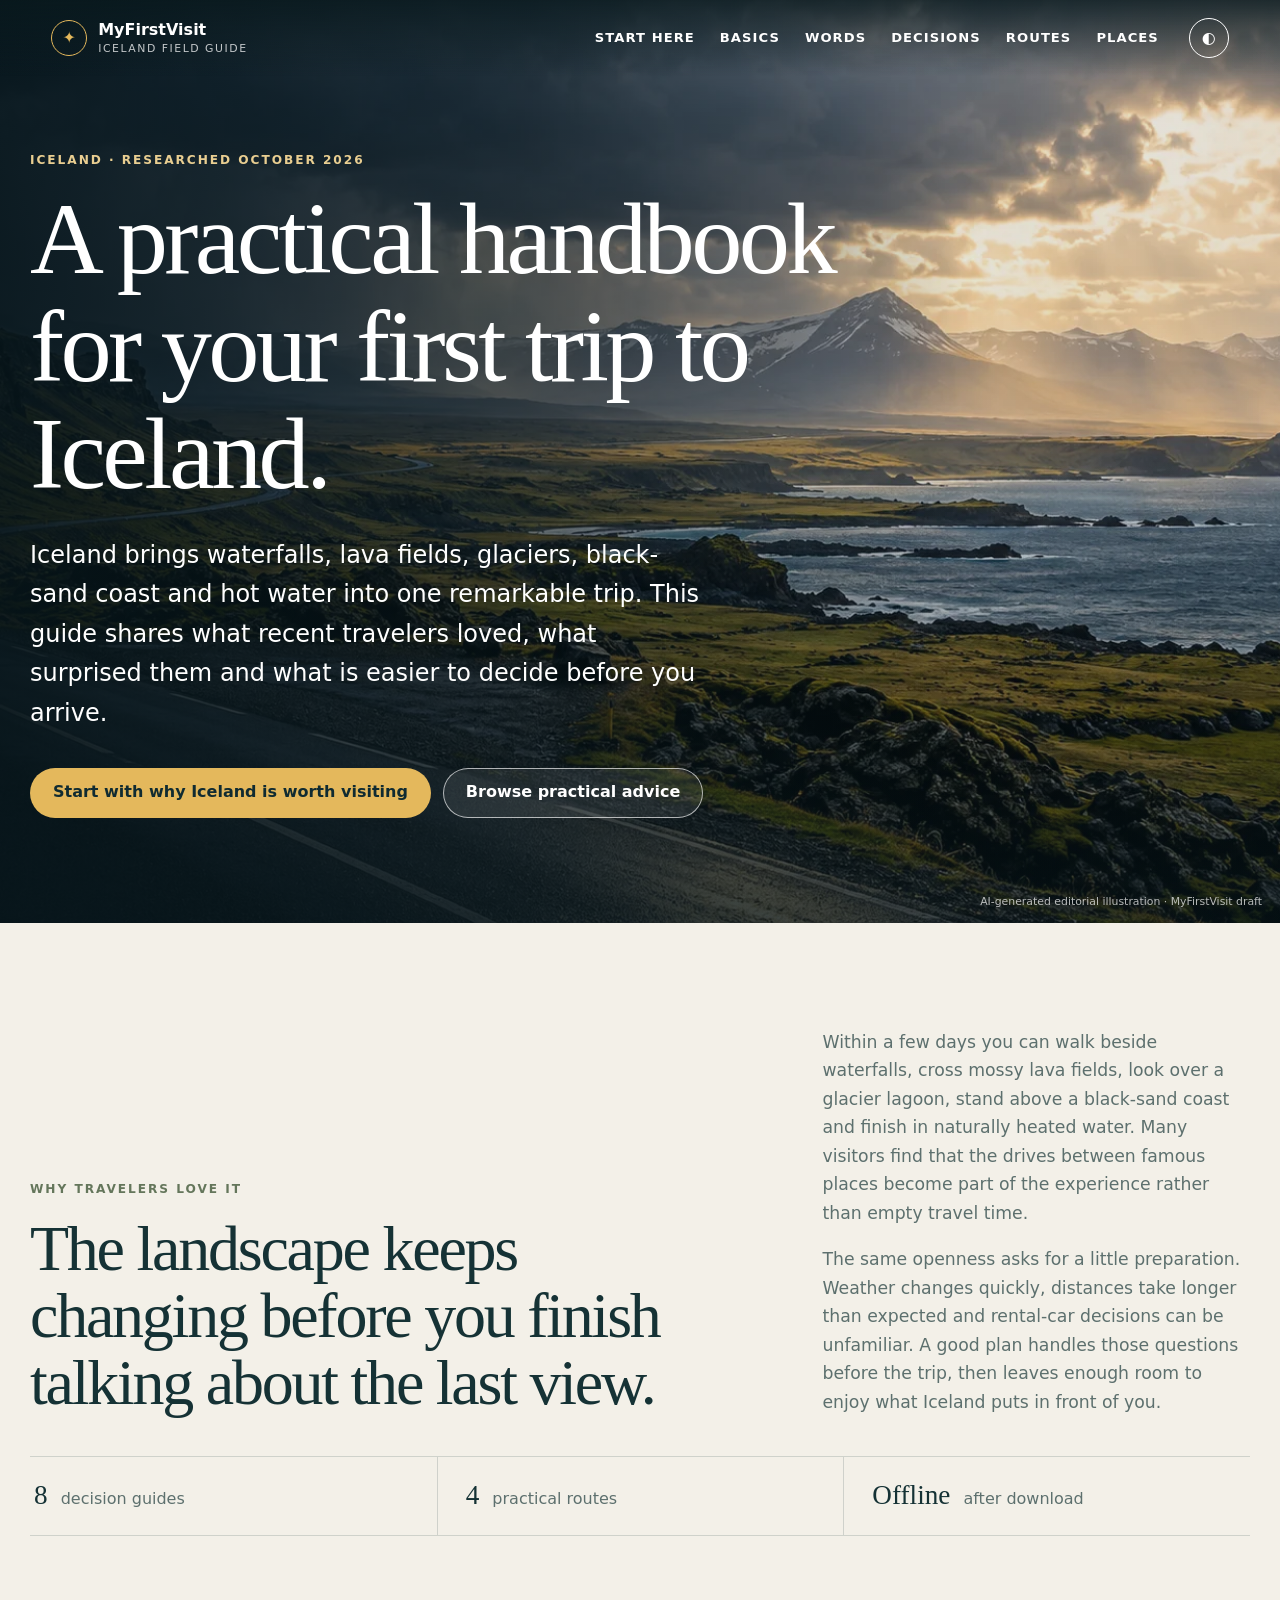
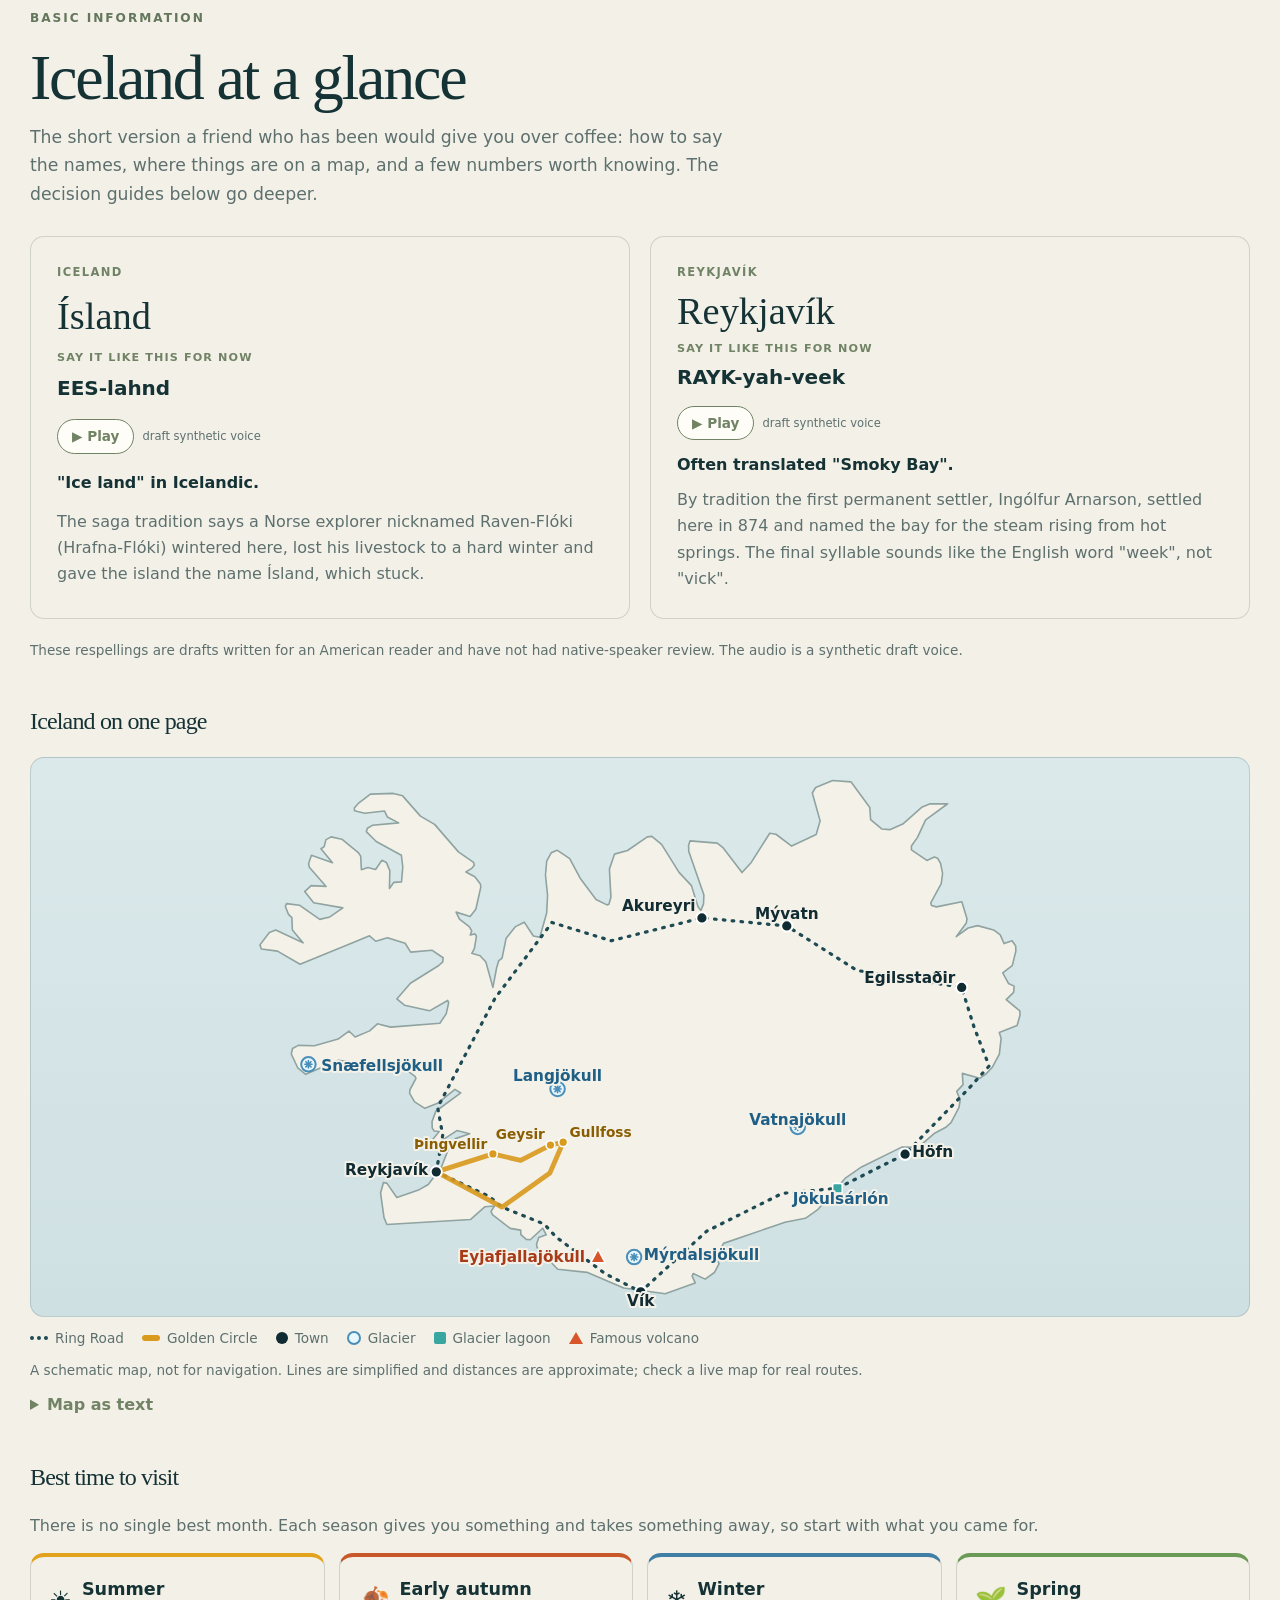
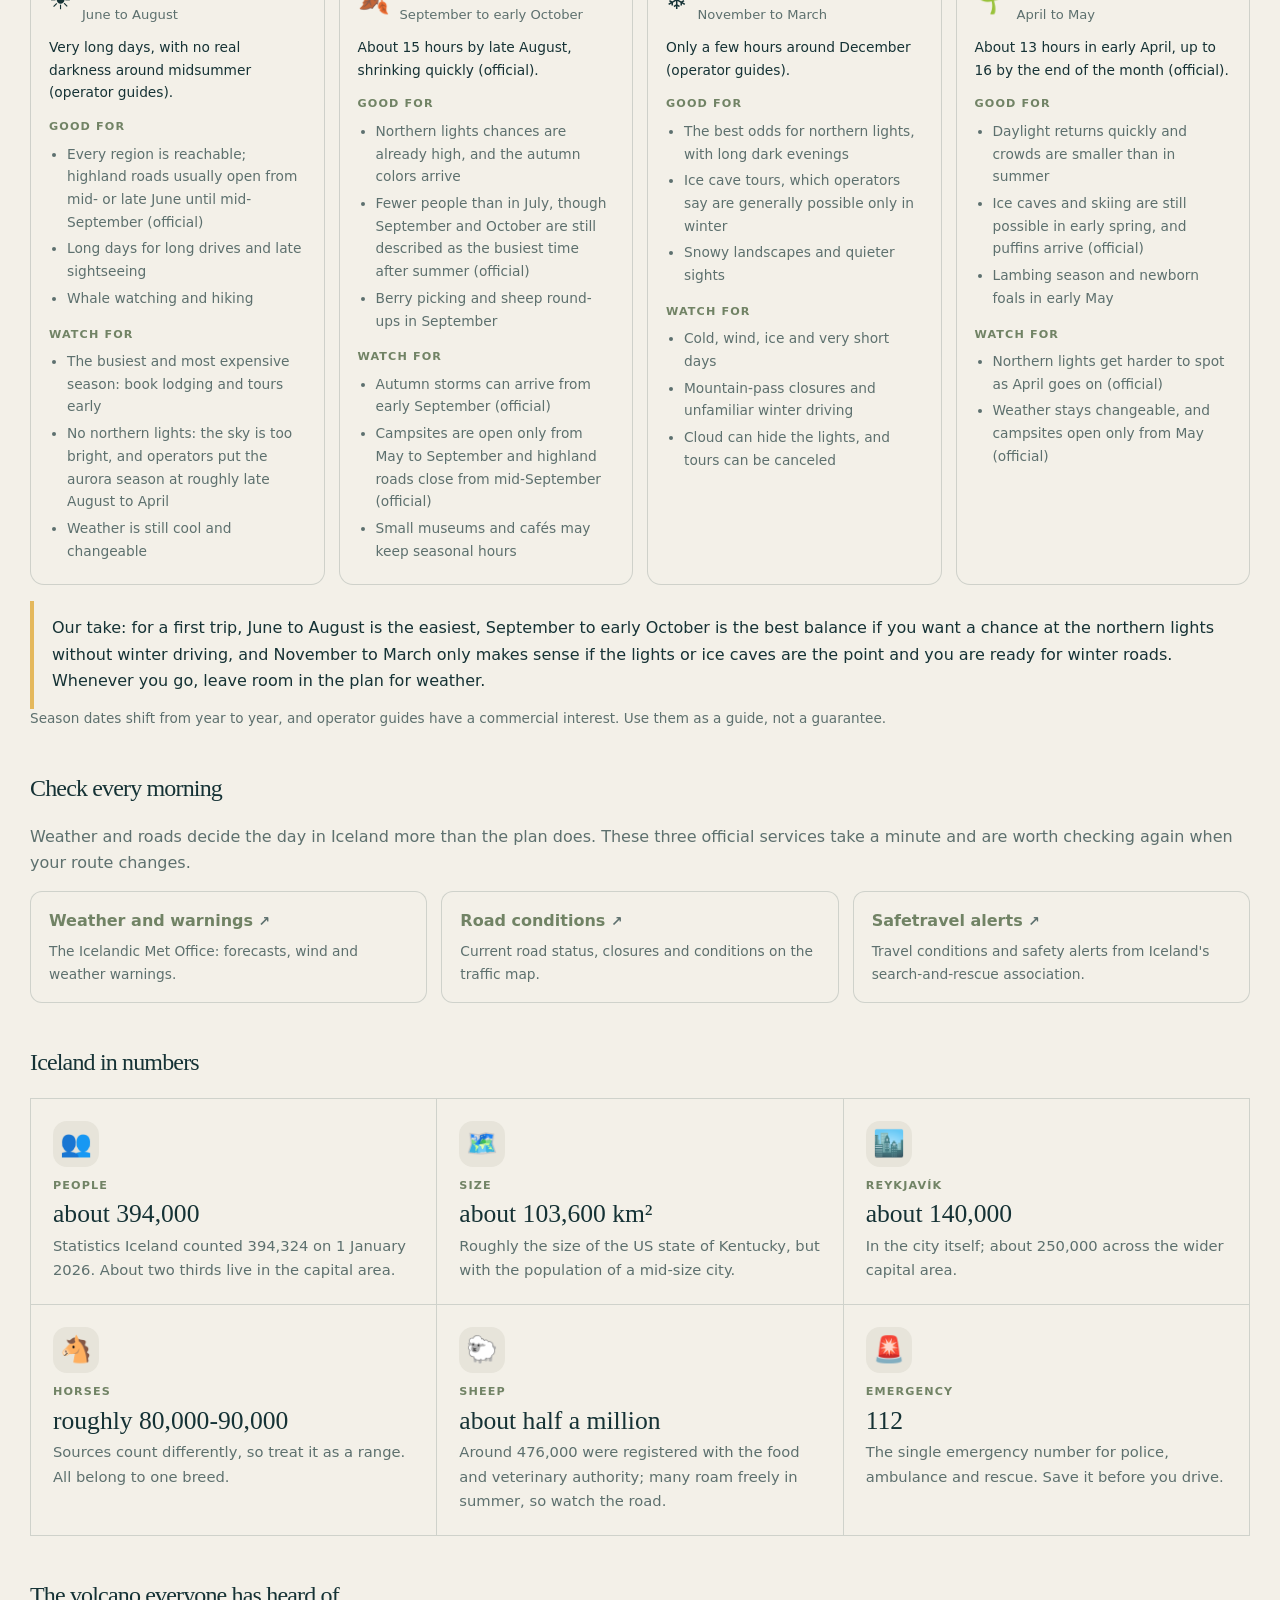
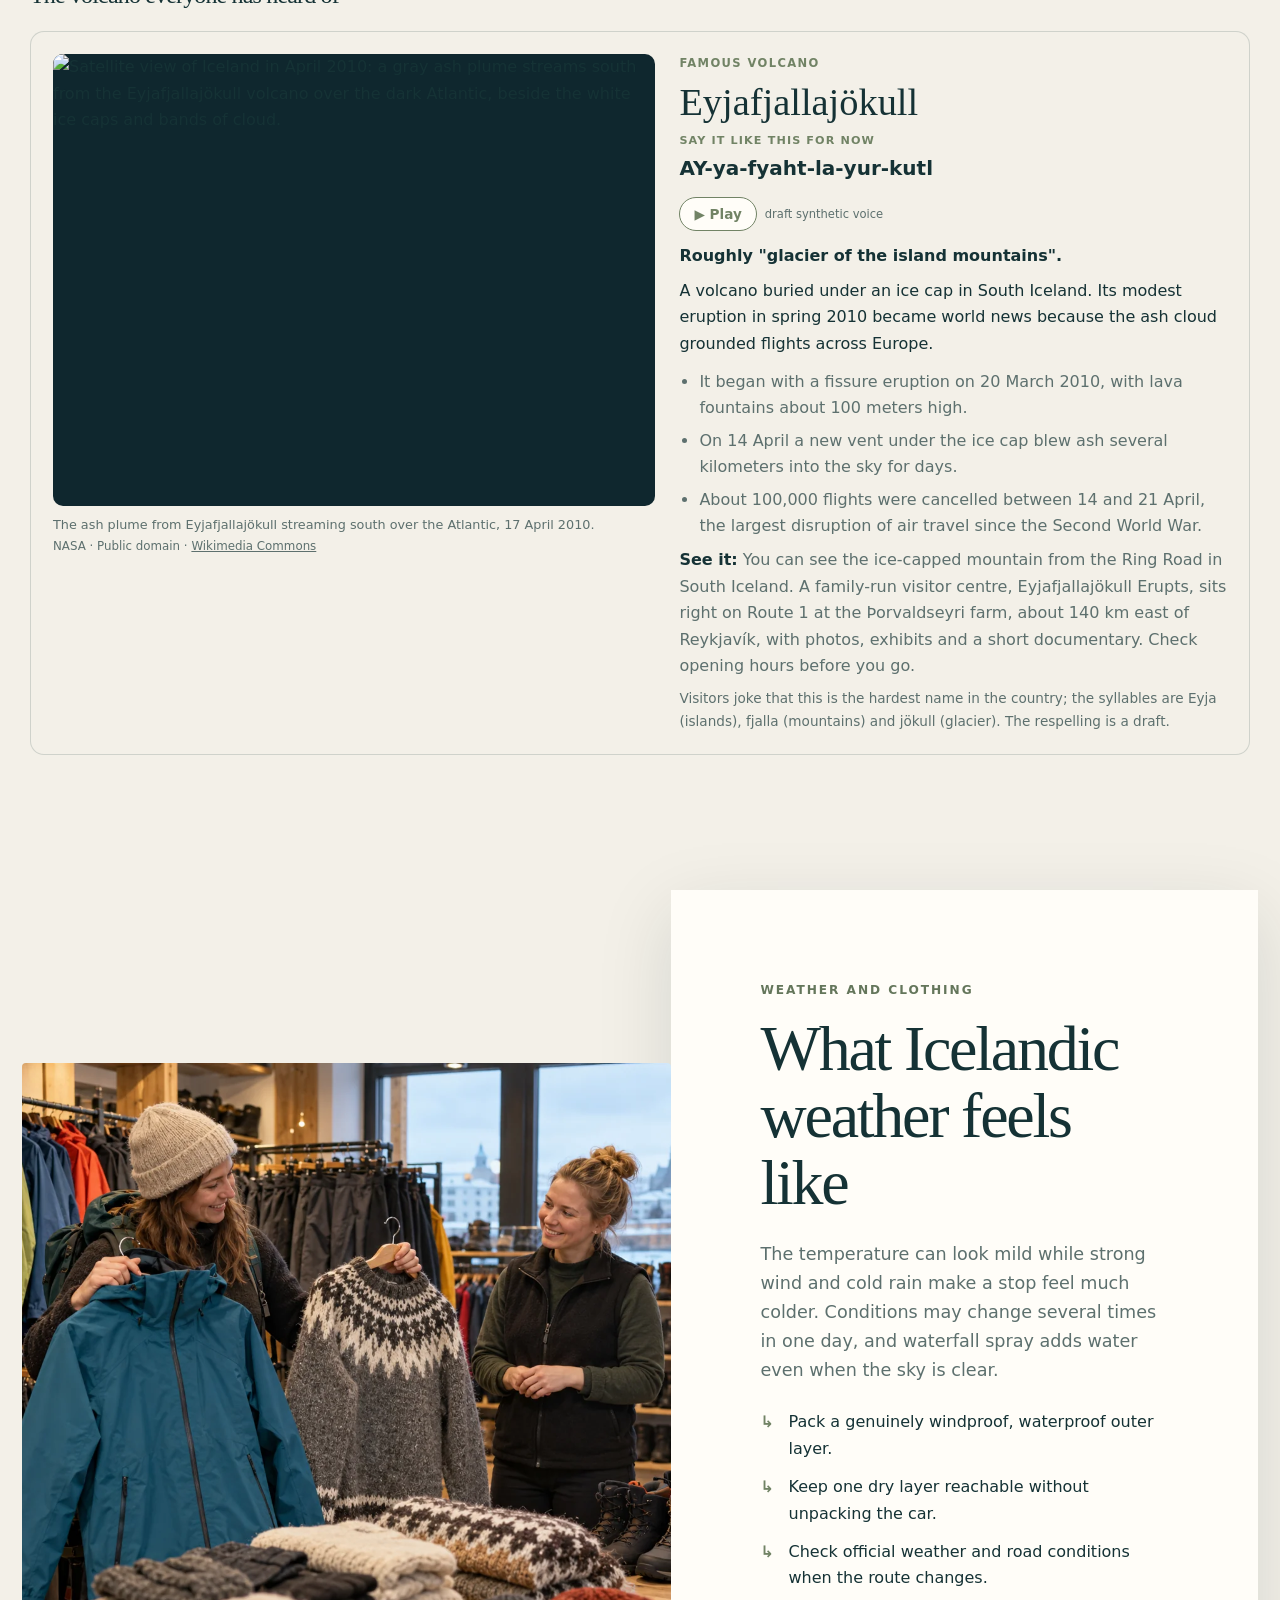
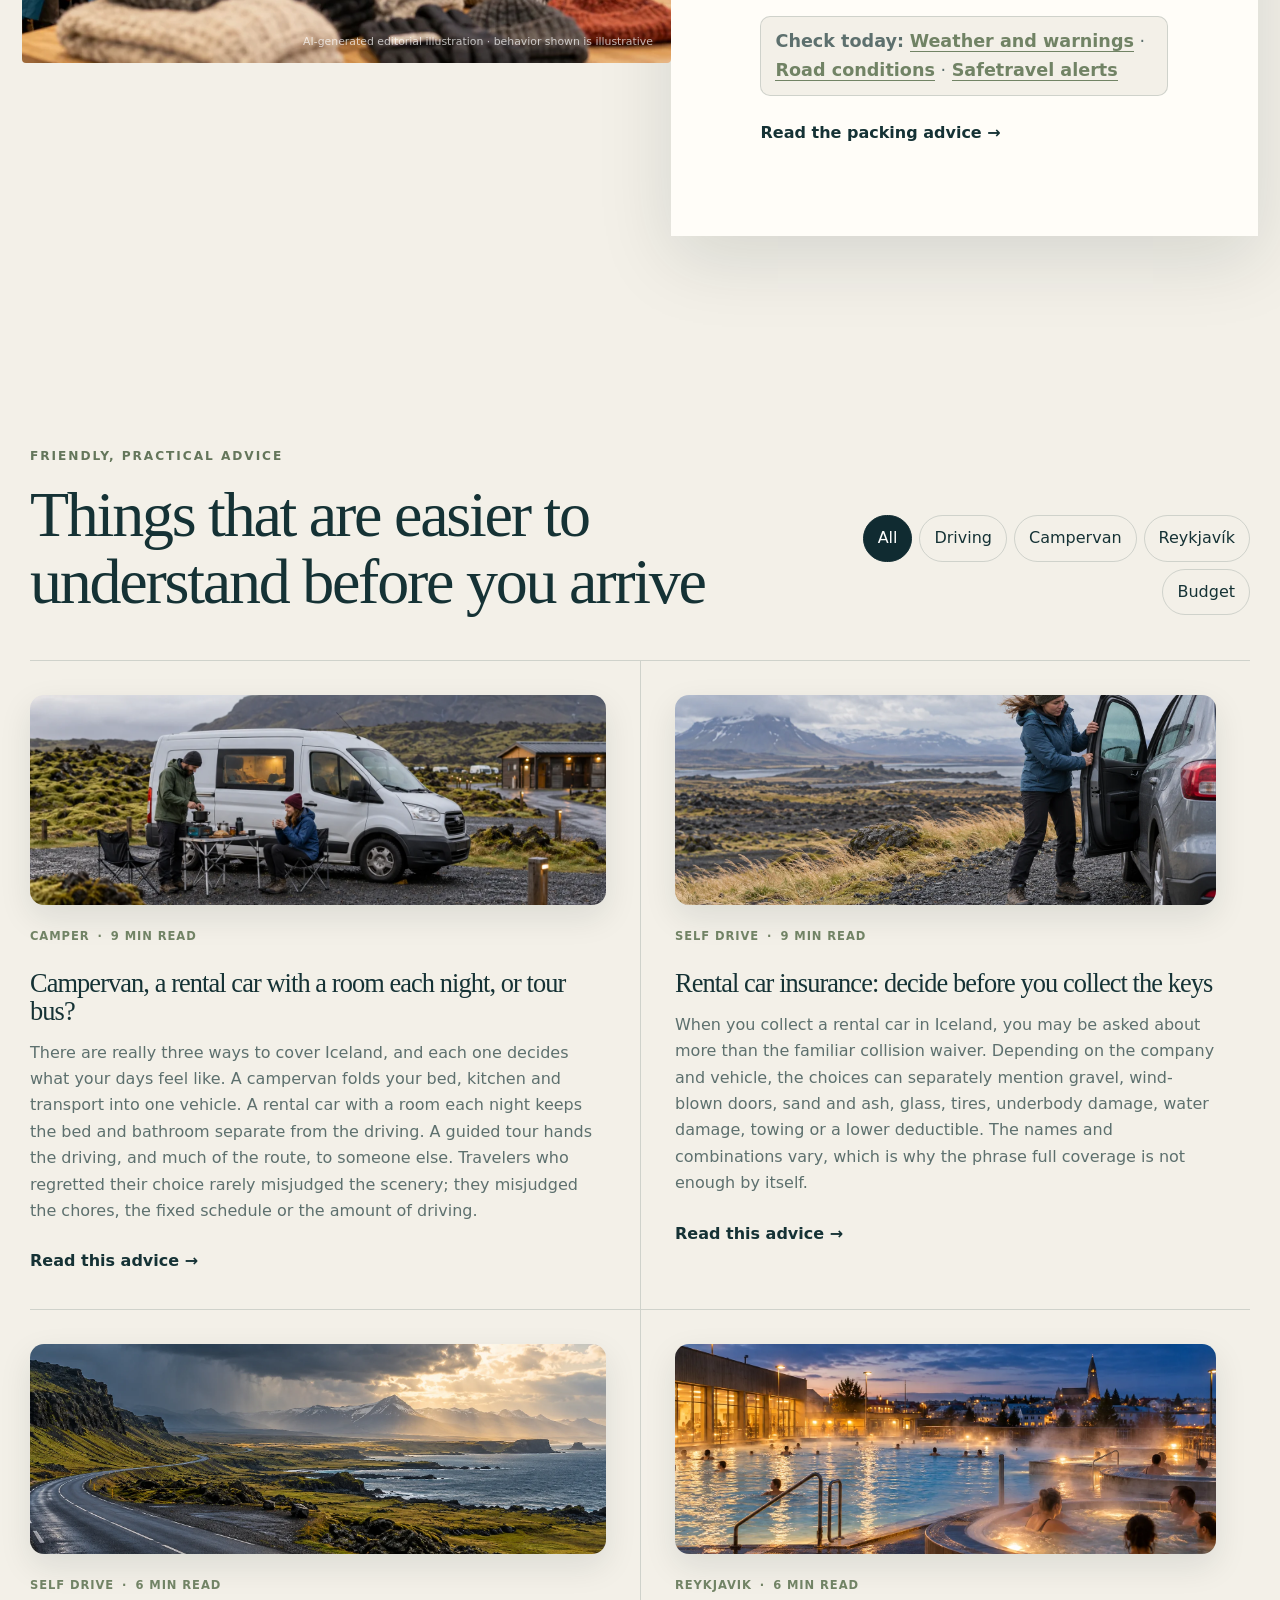
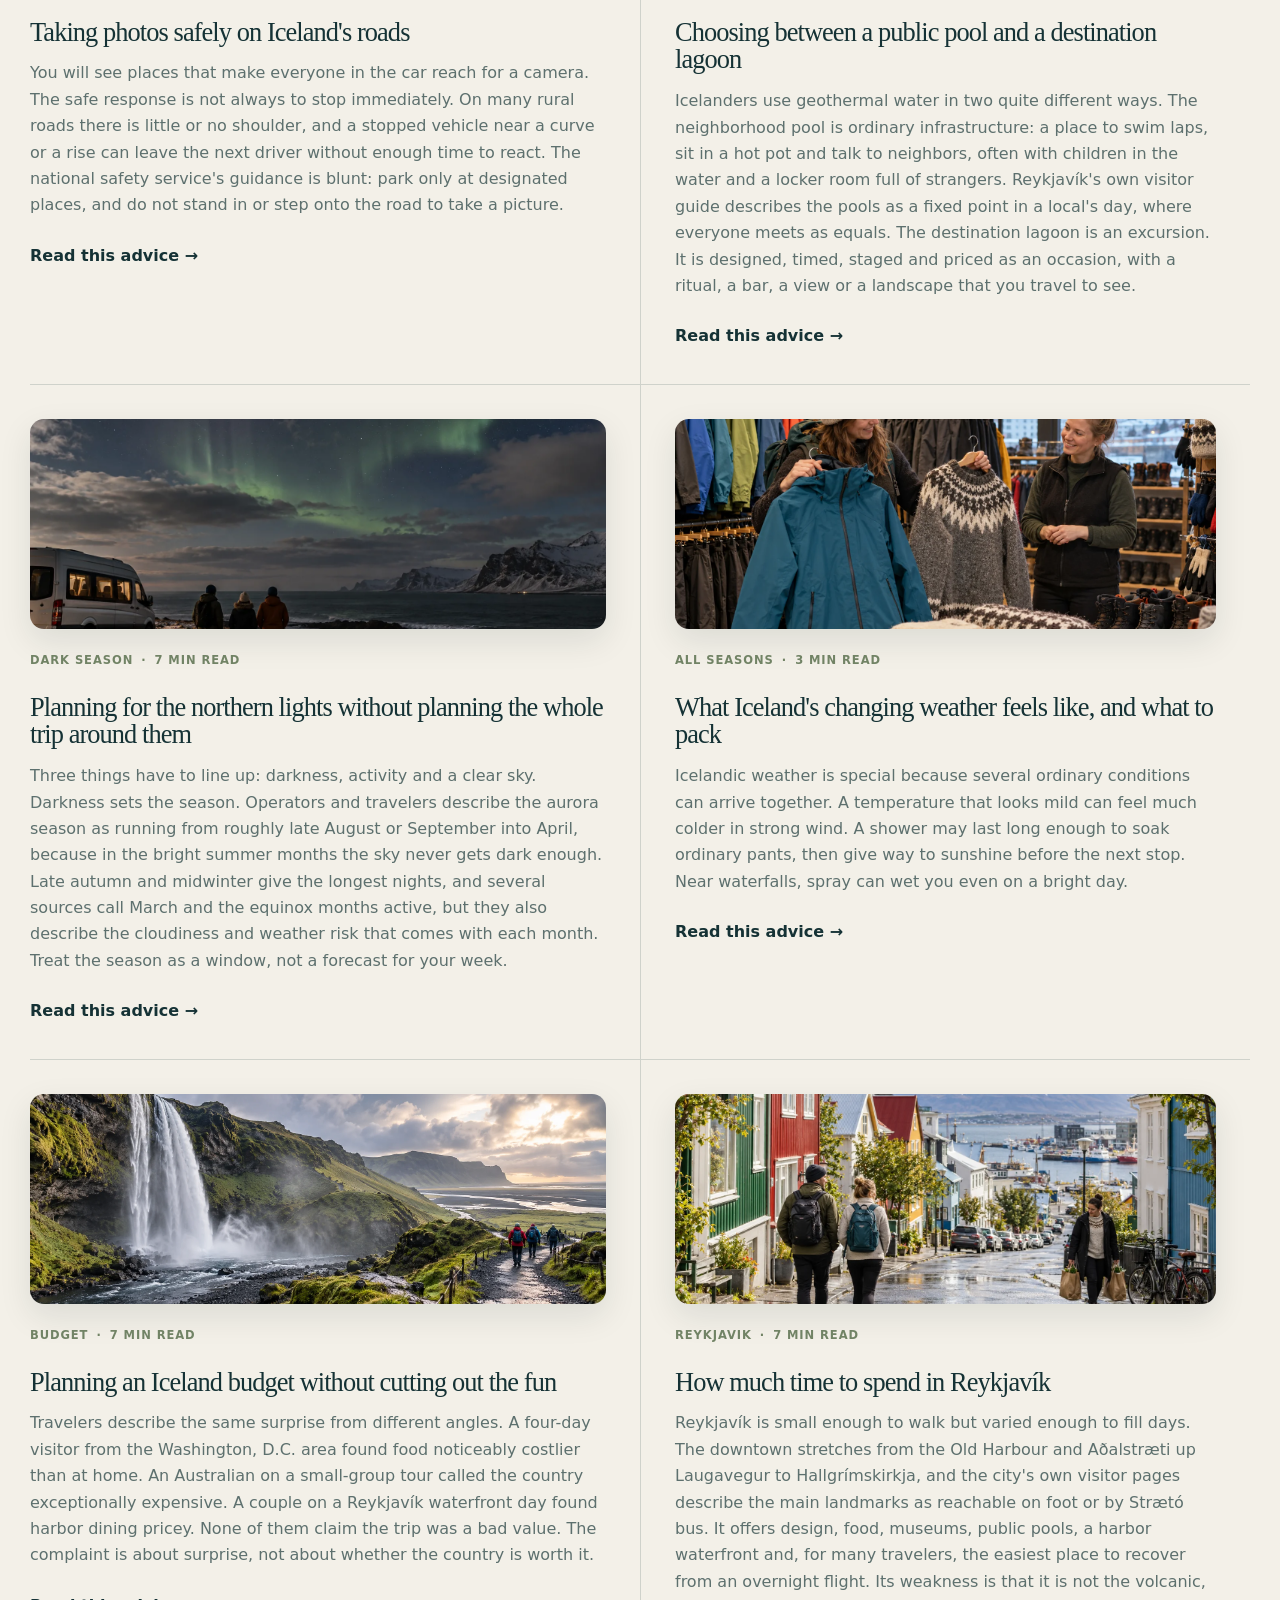
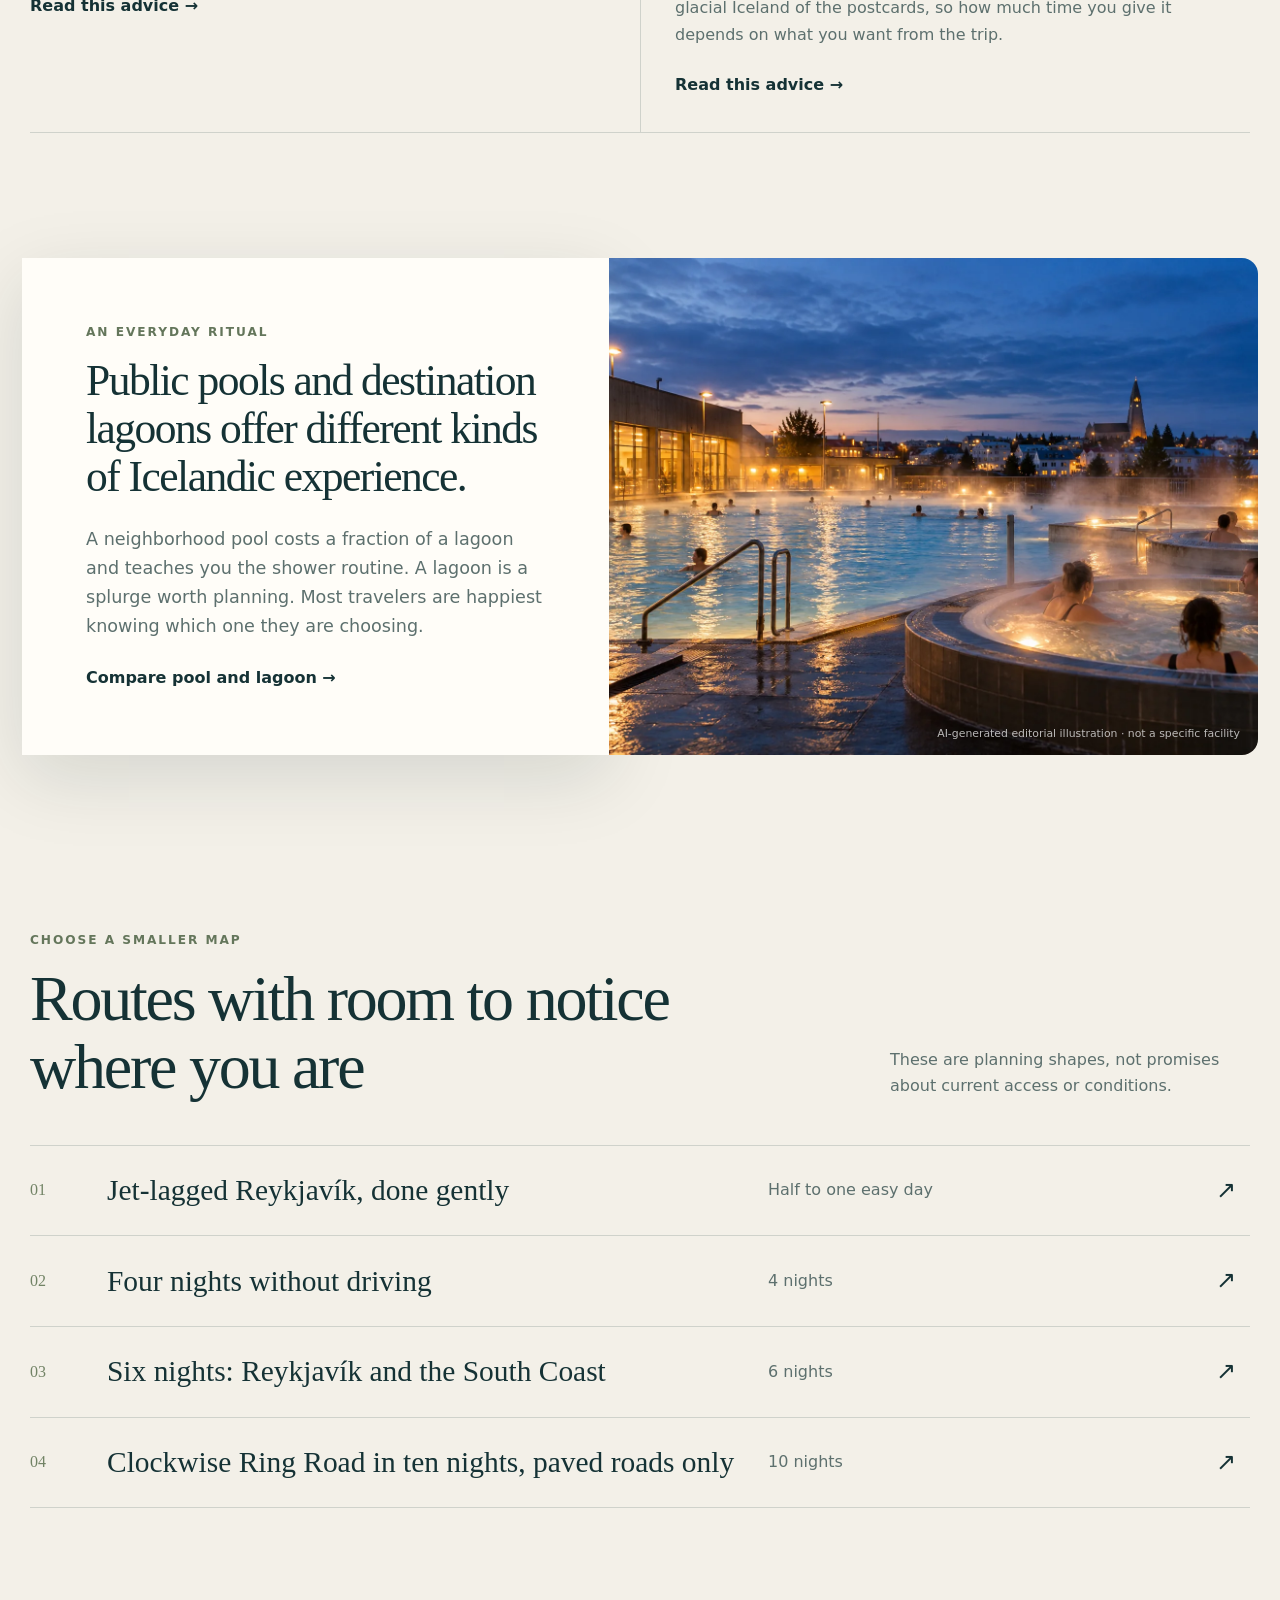
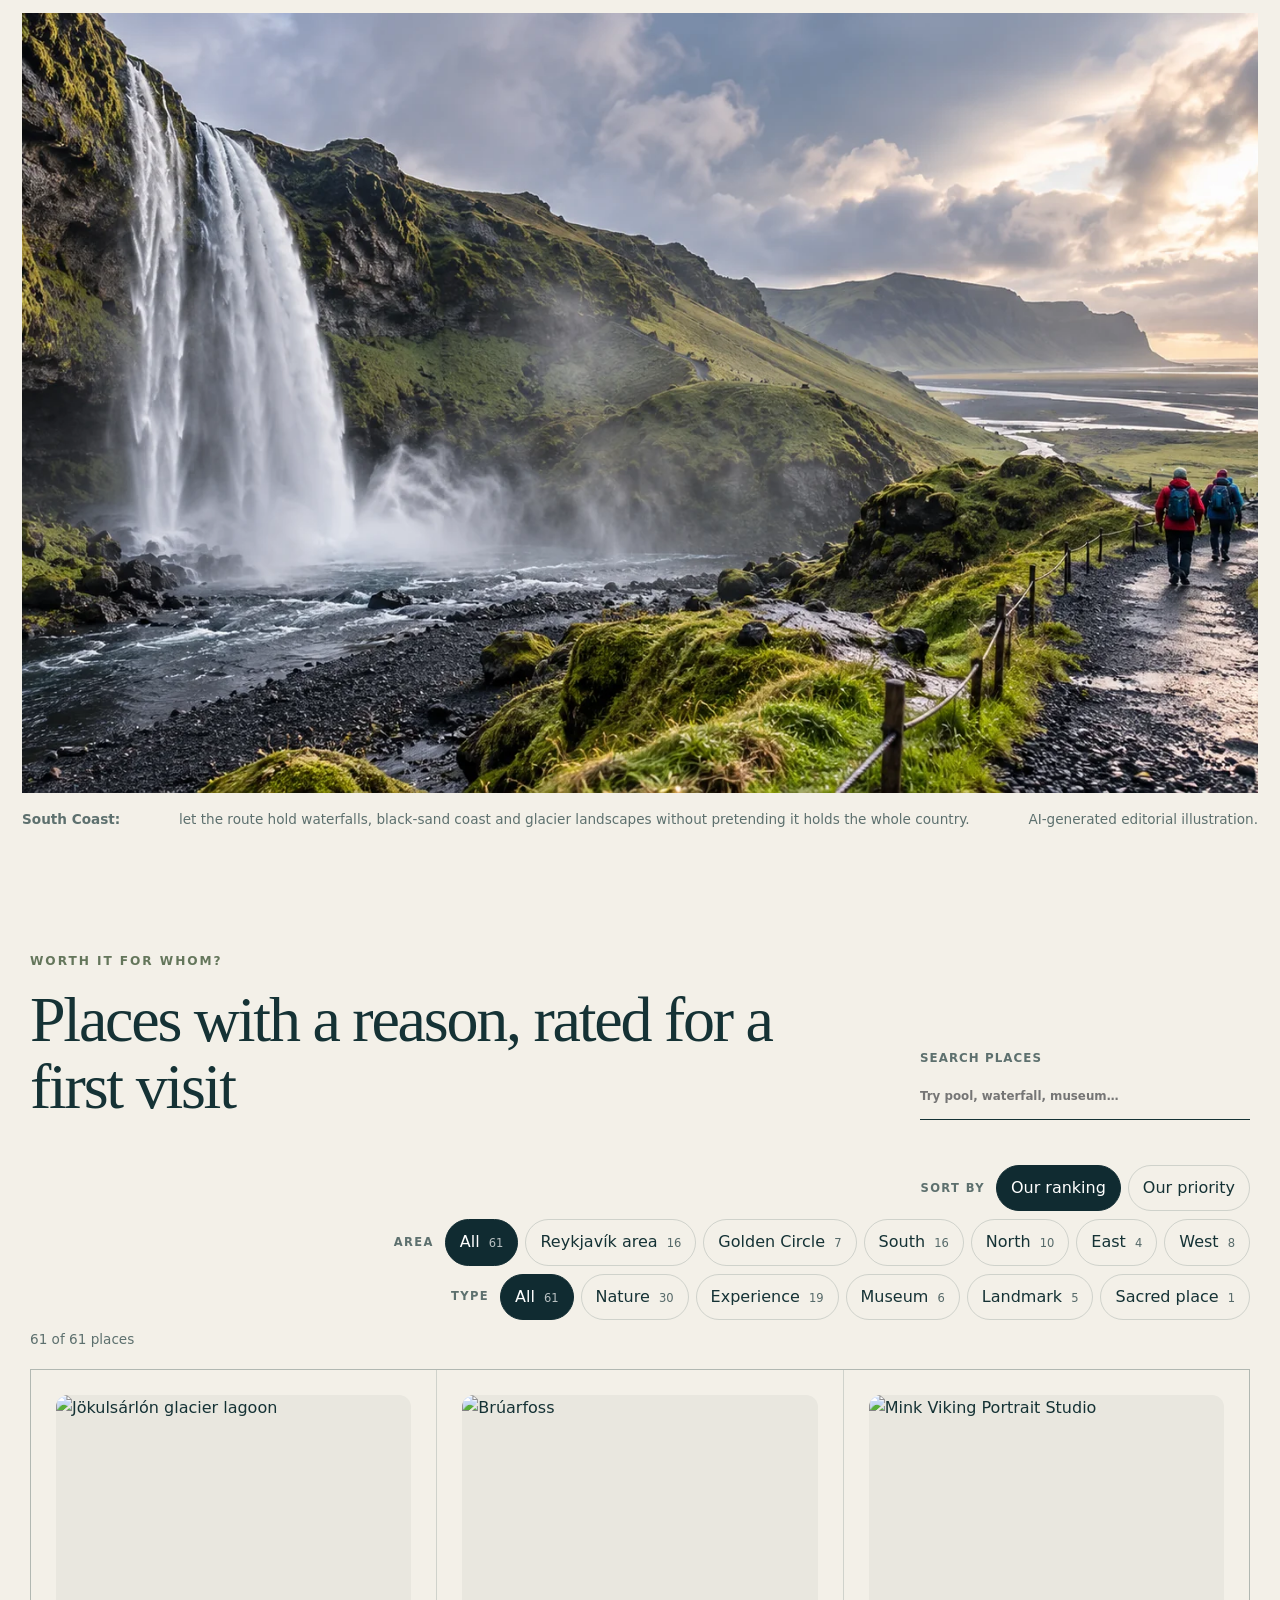
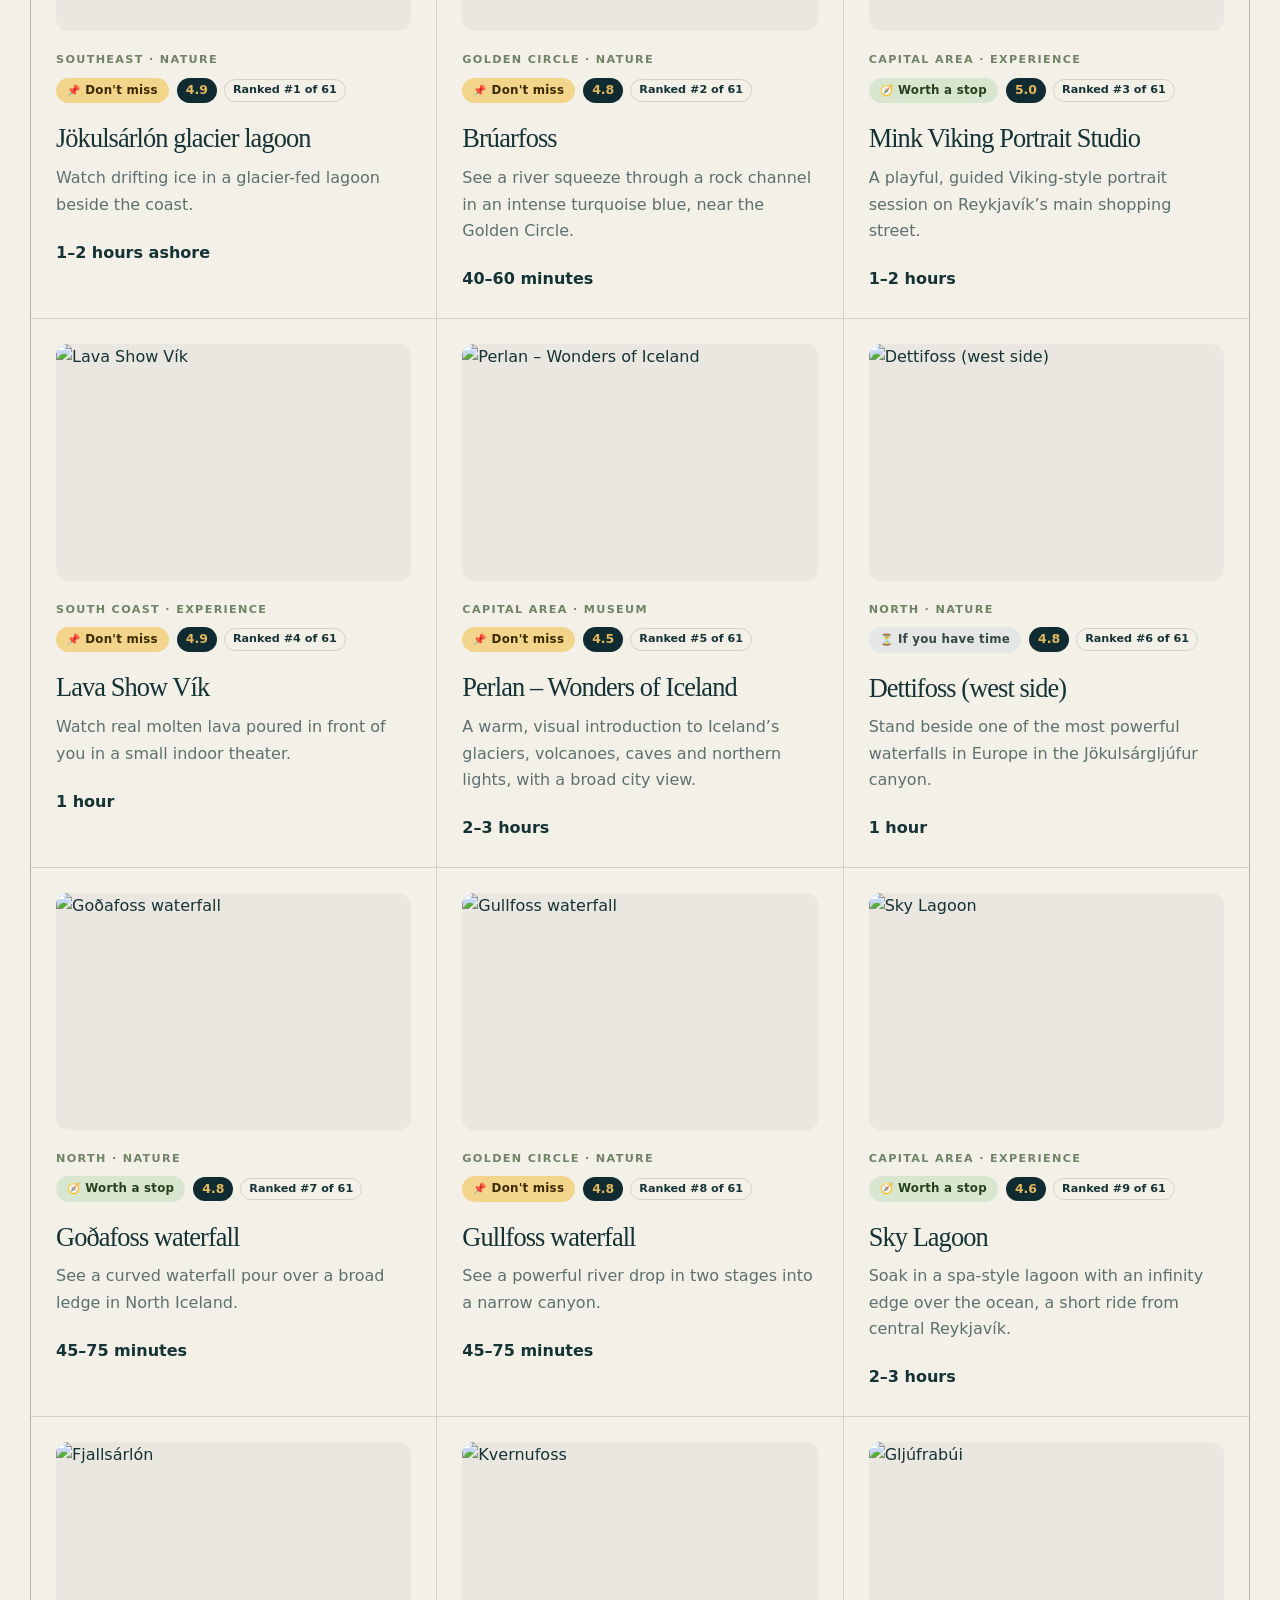
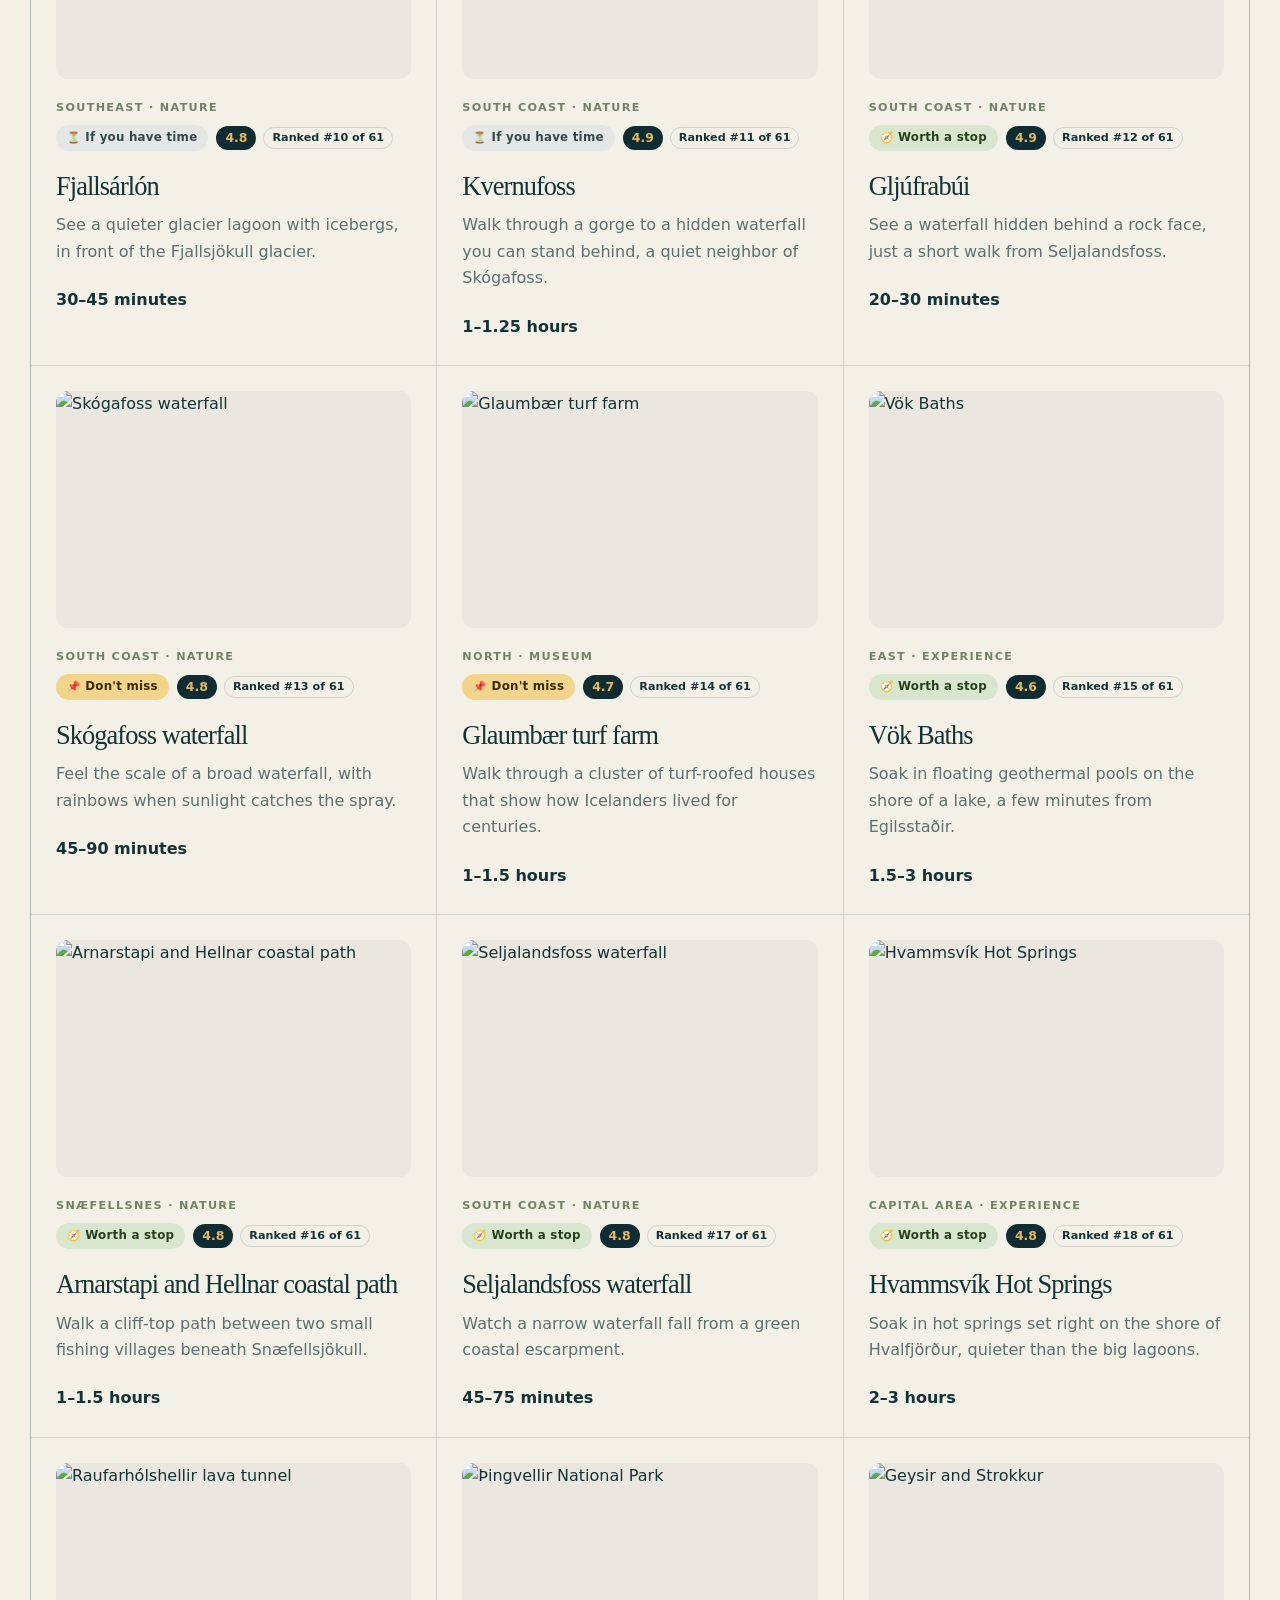
==== commit 4d8b60a5: "Place cards: priority, rating number and ranking label on one line Co-Authored-By: Claude Sonnet 5.5" ====
--- a/local-site/index.html
+++ b/local-site/index.html
@@ -6,7 +6,7 @@
   <meta name="theme-color" content="#102b31">
   <meta name="description" content="Browse the MyFirstVisit Iceland editorial draft offline.">
   <title>Iceland · MyFirstVisit</title>
-  <link rel="stylesheet" href="styles.css?v=cd94e7f9">
+  <link rel="stylesheet" href="styles.css?v=f9e78136">
 </head>
 <body>
   <a class="skip-link" href="#content">Skip to content</a>
@@ -175,6 +175,6 @@
   </footer>
 
   <script src="content.js?v=98661da6"></script>
-  <script src="app.js?v=c50c3966"></script>
+  <script src="app.js?v=6c540ff6"></script>
 </body>
 </html>
--- a/local-site/styles.css
+++ b/local-site/styles.css
@@ -404,7 +404,6 @@
 body.night .priority-1 { background: #8a6a1c; color: #fff4d4; }
 body.night .priority-2 { background: #34523a; color: #e3f0d8; }
 body.night .priority-3 { background: #3a4a4d; color: #dce6e6; }
-.place-card .priority { display: table; }
 .place-rating { margin: 6px 0 14px; }
 #place-filters { margin: 0 0 8px; flex-wrap: wrap; }
 .filter-count { margin-left: 4px; font-size: .72rem; opacity: .7; }
@@ -439,8 +438,10 @@
 .score { display: inline-flex; align-items: center; gap: 7px; margin: 6px 0 0 6px; font-size: .74rem; color: var(--muted); vertical-align: middle; }
 .score-num { display: inline-grid; place-items: center; min-width: 34px; padding: 2px 9px; border-radius: 999px; background: var(--deep); color: var(--gold); font-weight: 800; font-size: .78rem; }
 .score-rank { padding: 1px 8px; border: 1px solid var(--line); border-radius: 999px; color: var(--ink); font-weight: 700; font-size: .7rem; white-space: nowrap; }
-.place-card .score { display: flex; flex-wrap: wrap; margin: 6px 0 0; }
-.place-card .priority + .score { margin-top: 8px; }
+.place-meta { display: flex; flex-wrap: wrap; align-items: center; gap: 6px 8px; margin: 6px 0 0; }
+.place-meta .priority, .place-meta .score { margin: 0; }
+.place-card .priority { display: inline-block; }
+.place-card .score { display: inline-flex; margin: 0; }
 .score-note { margin: 4px 0 0; color: var(--muted); font-size: .78rem; }
 #place-sort { margin: 0 0 8px; flex-wrap: wrap; }
 
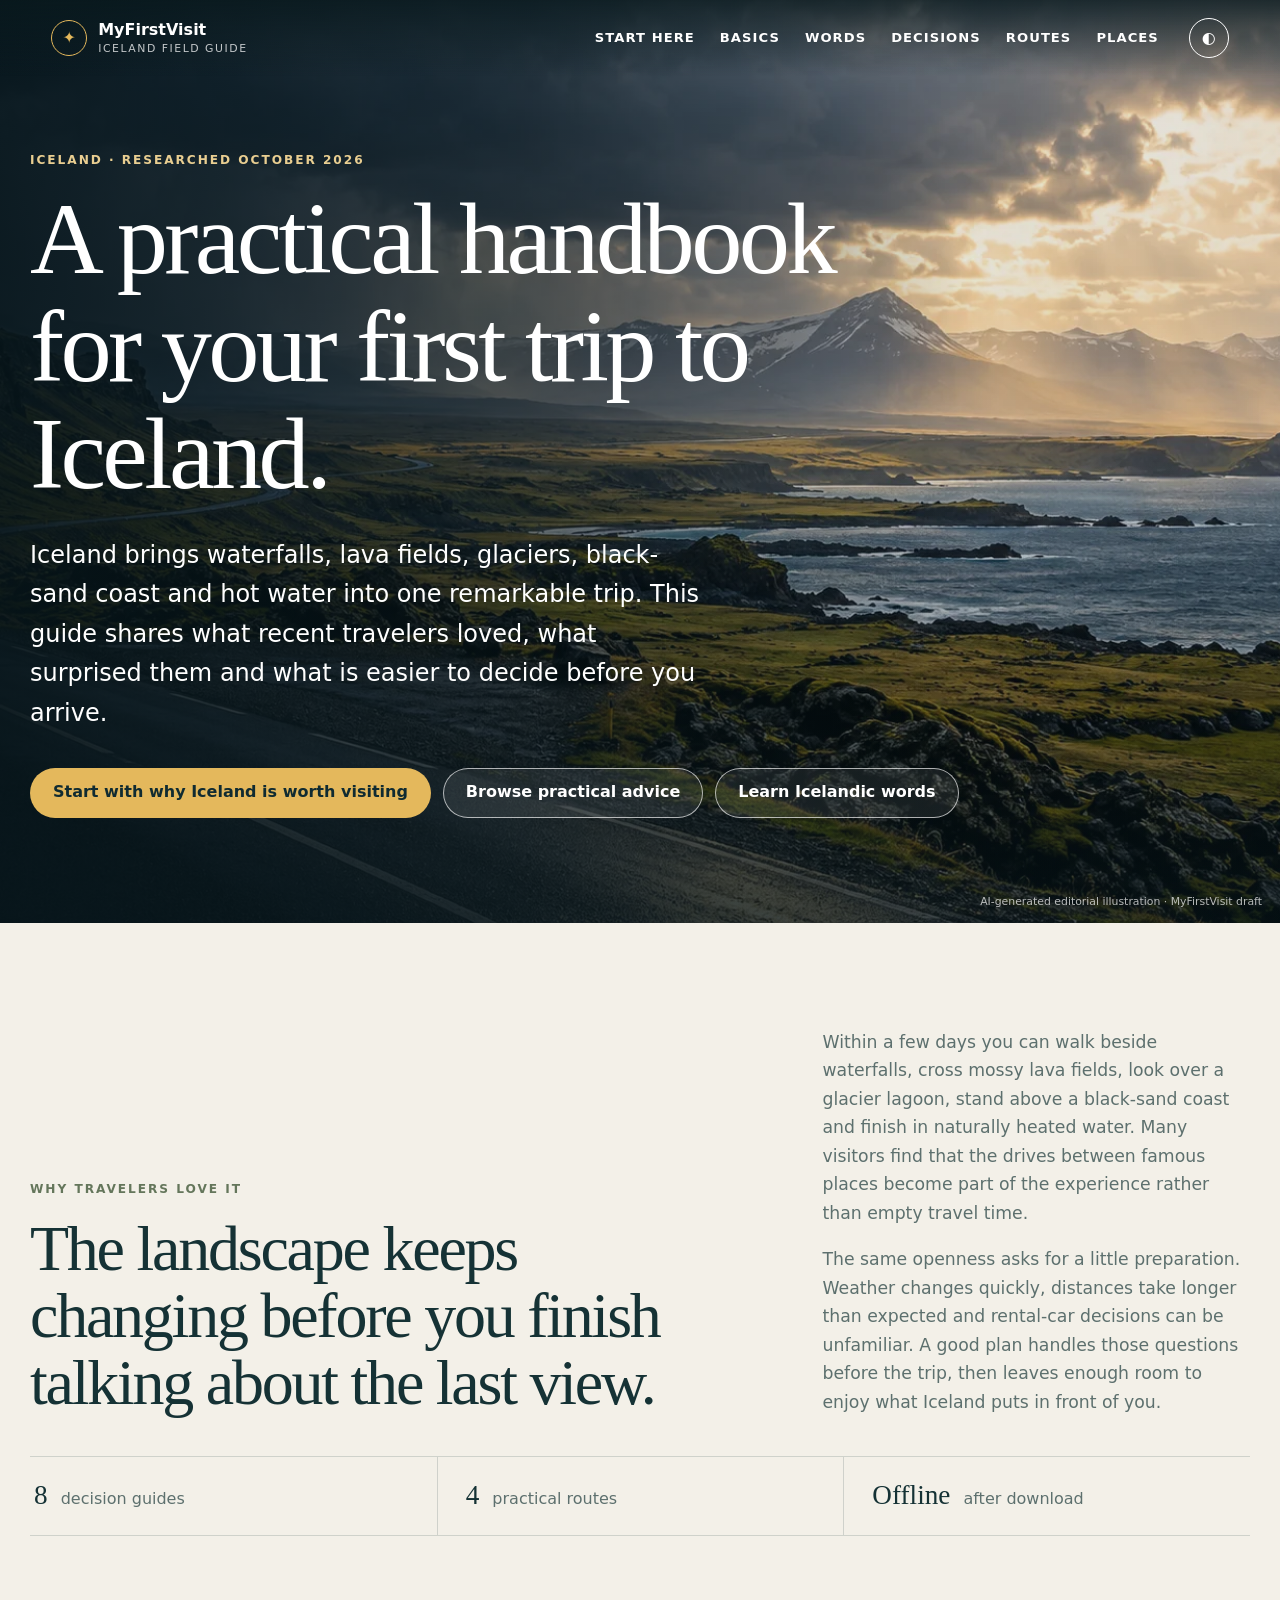
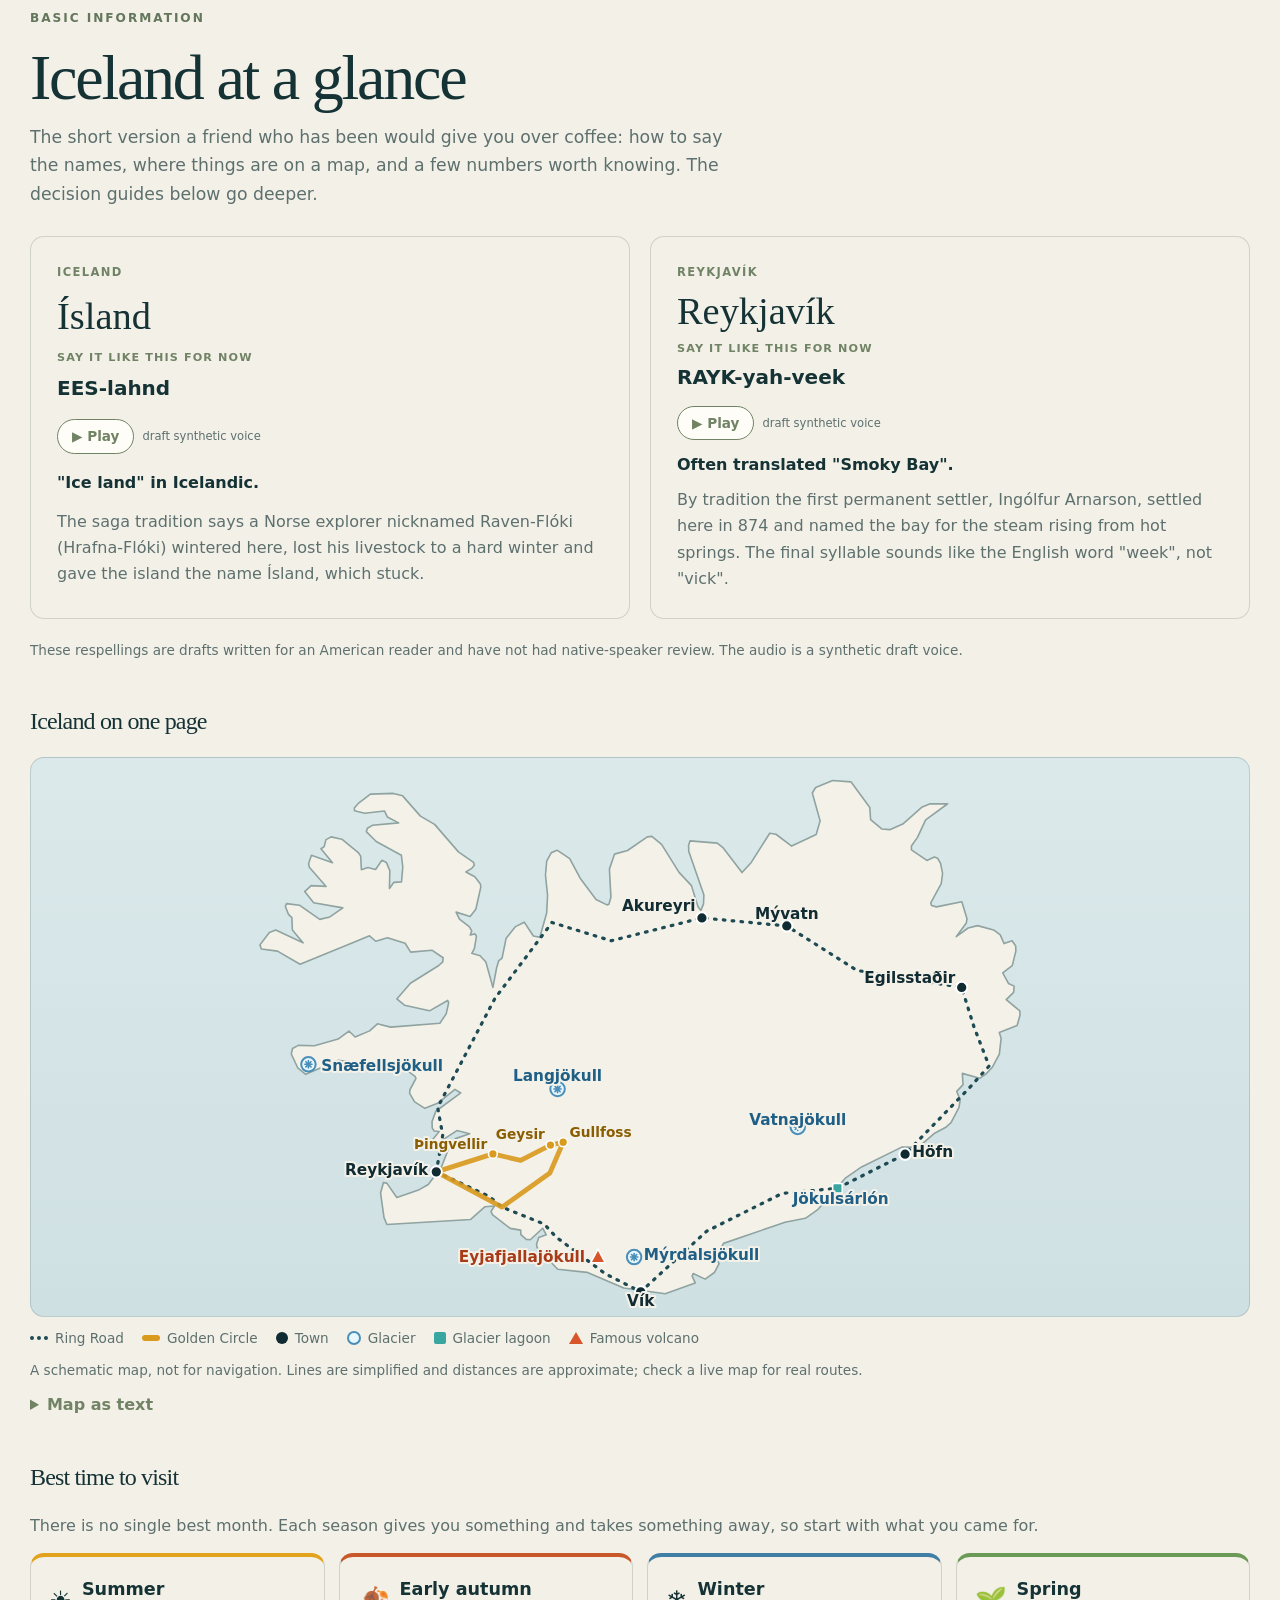
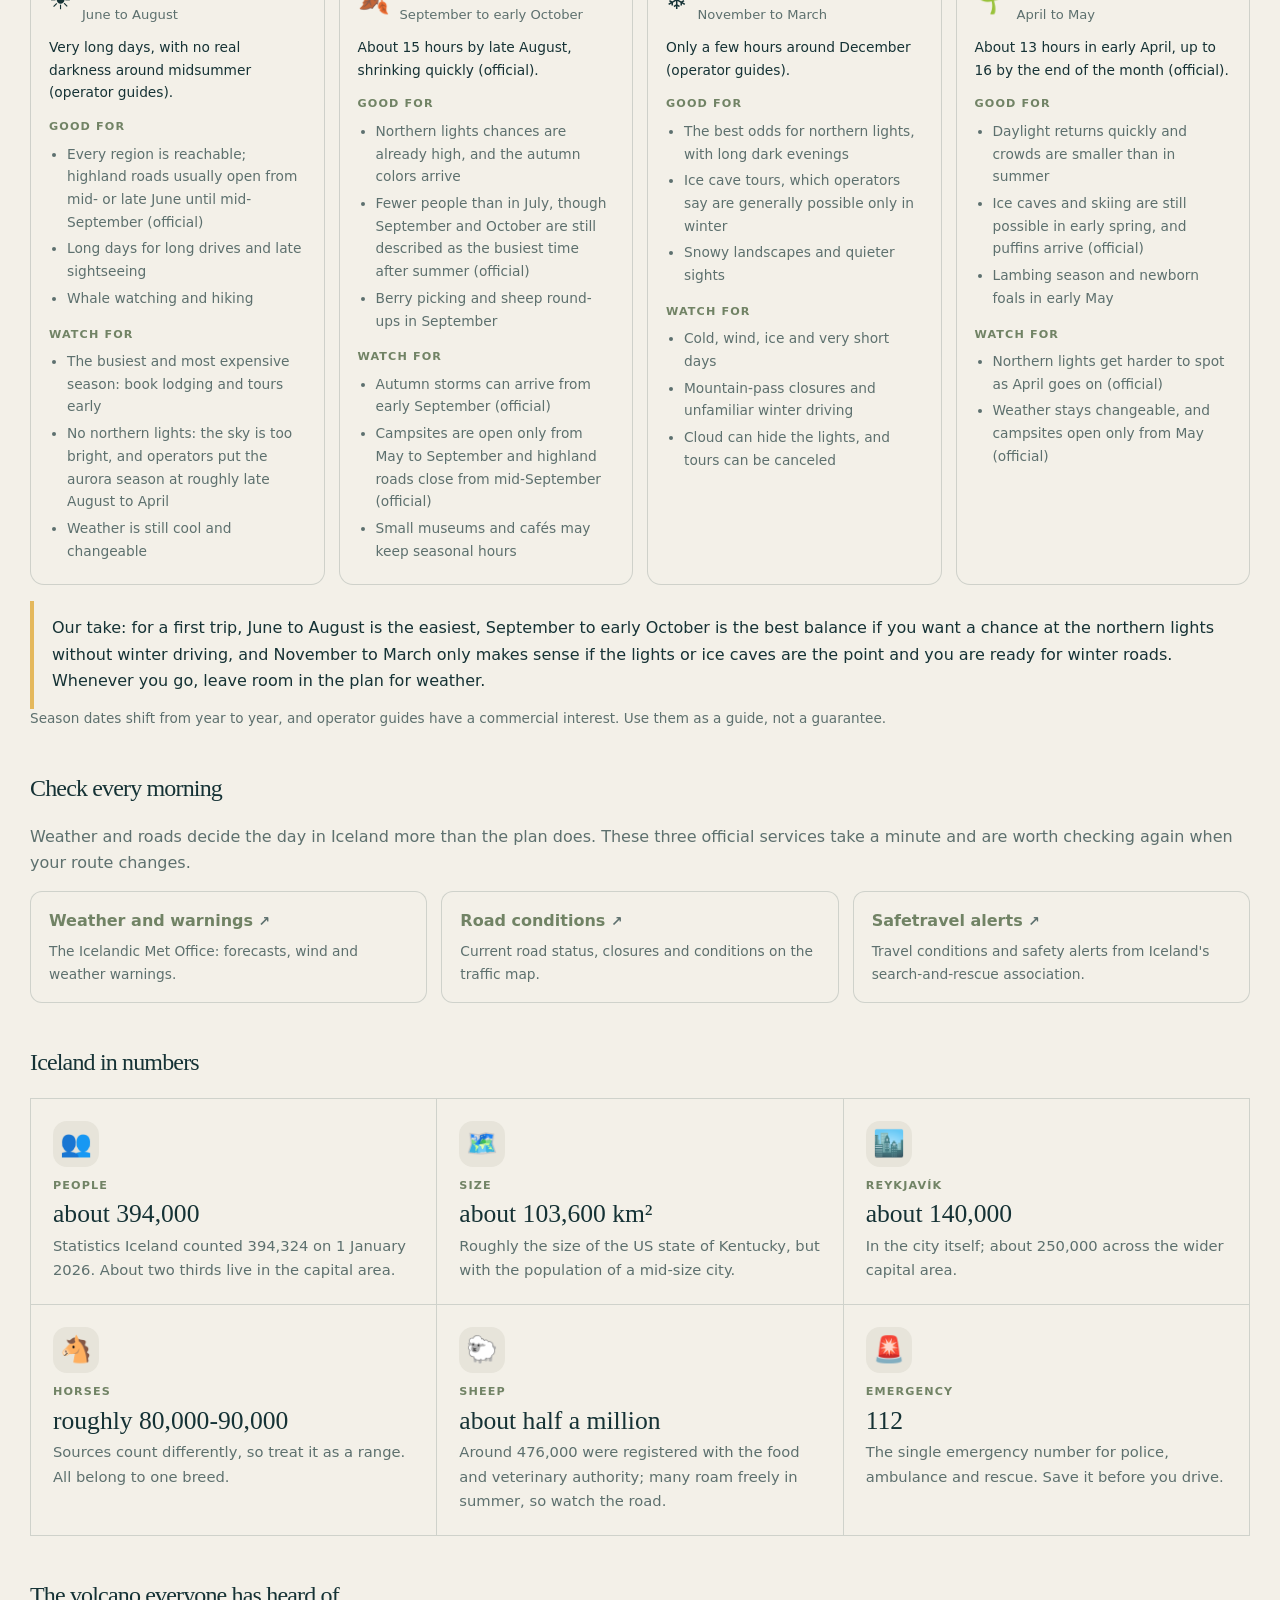
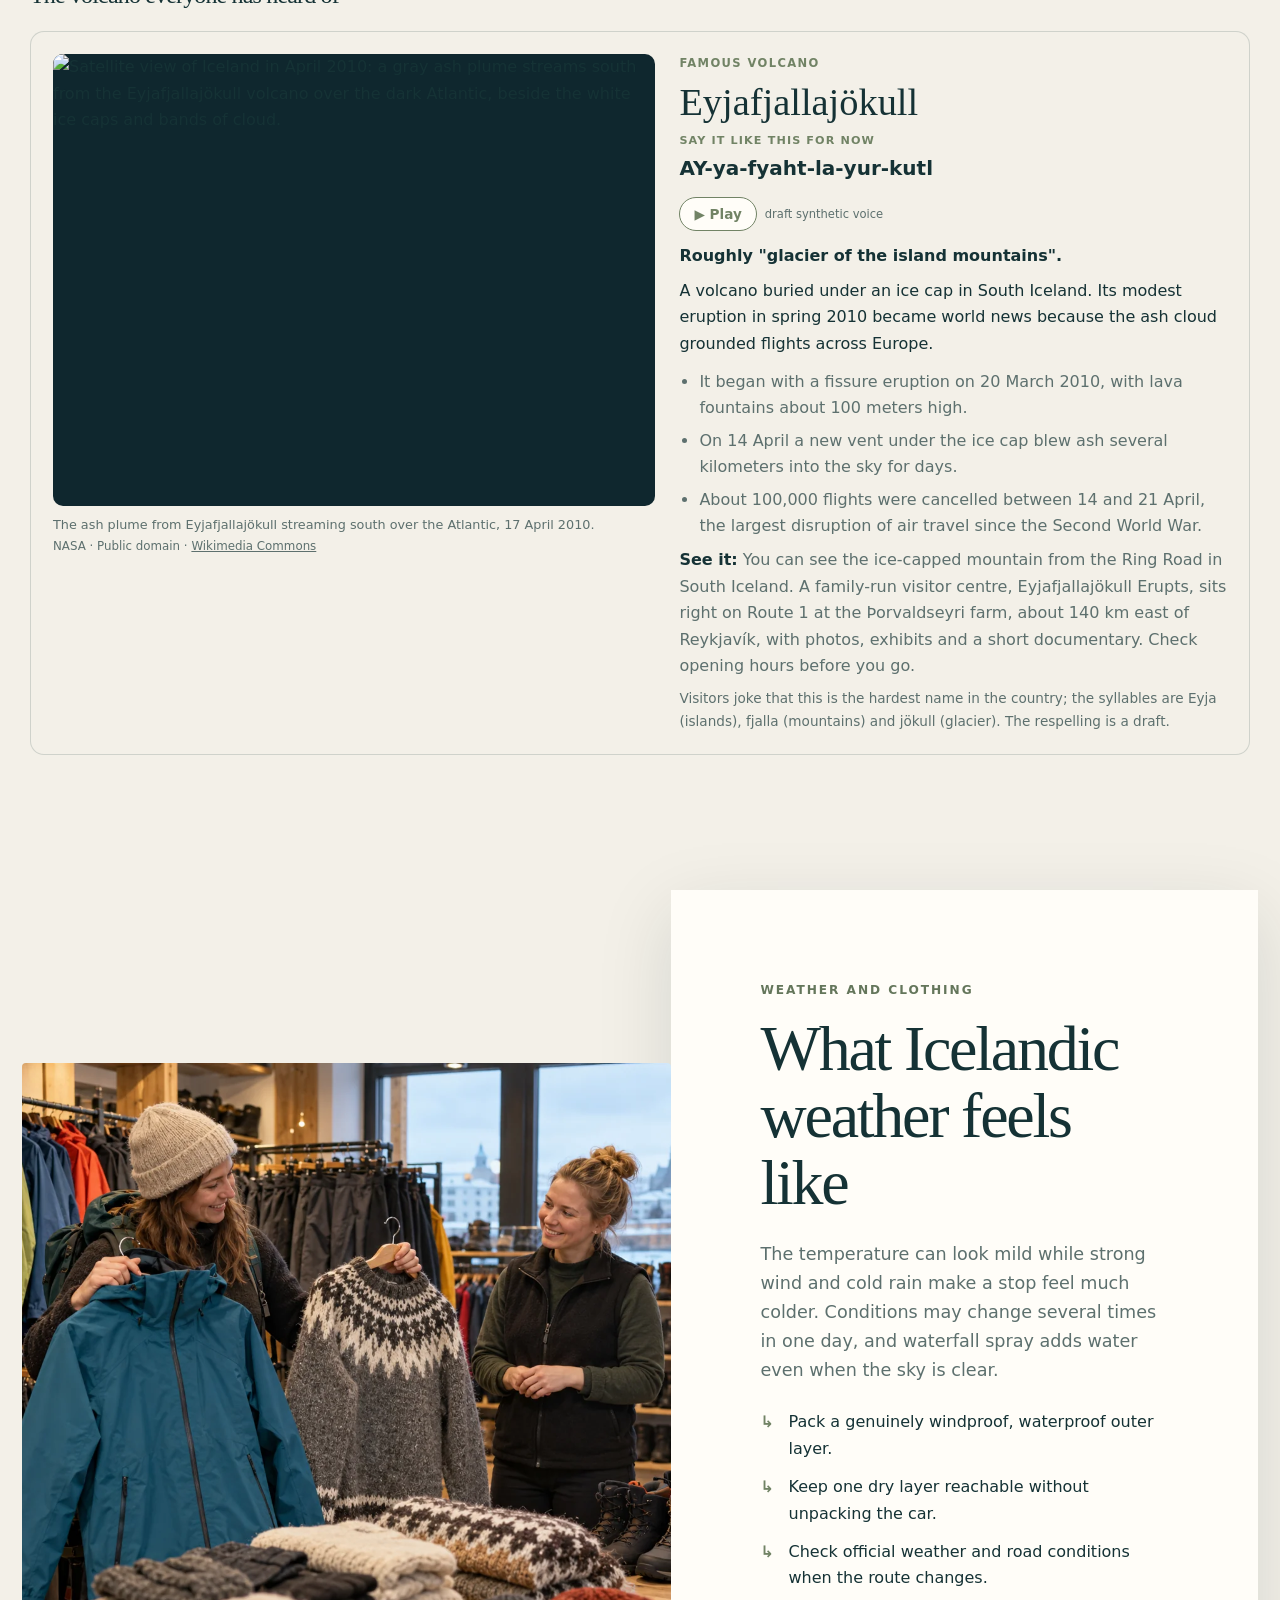
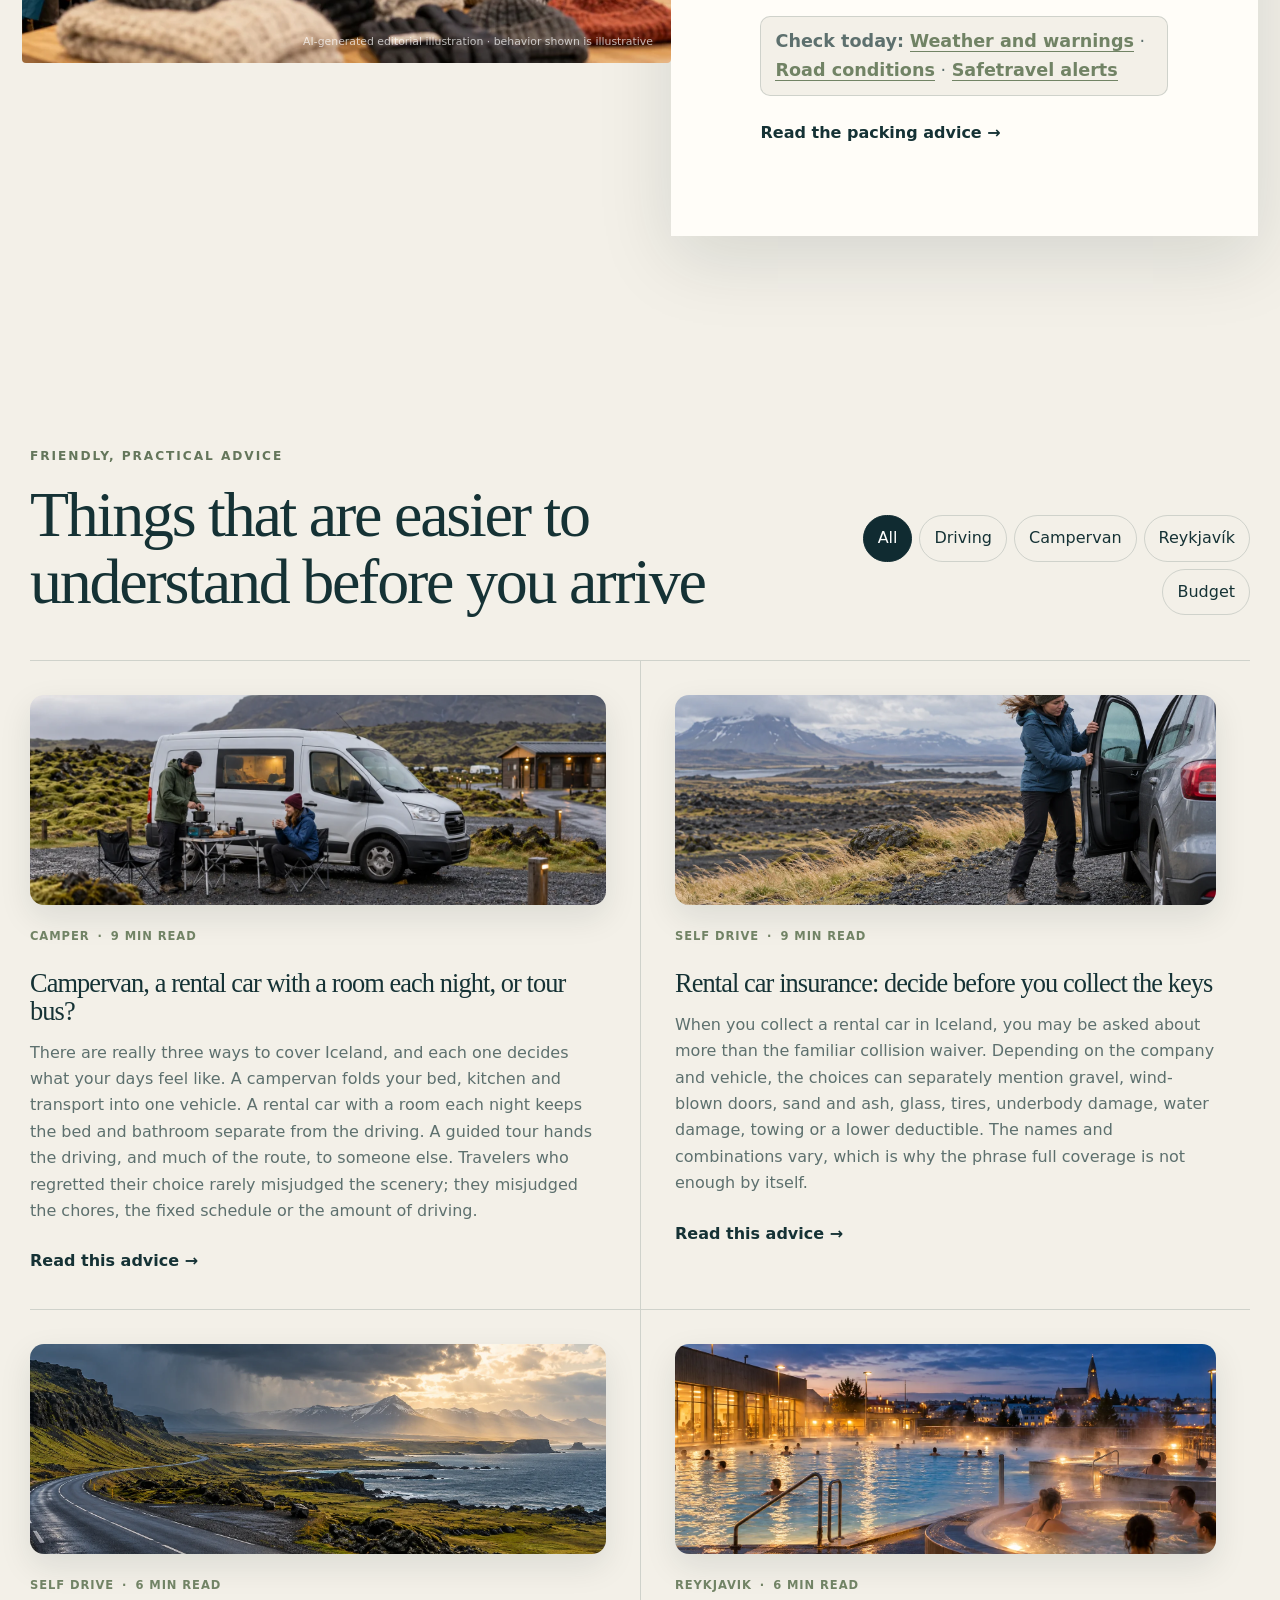
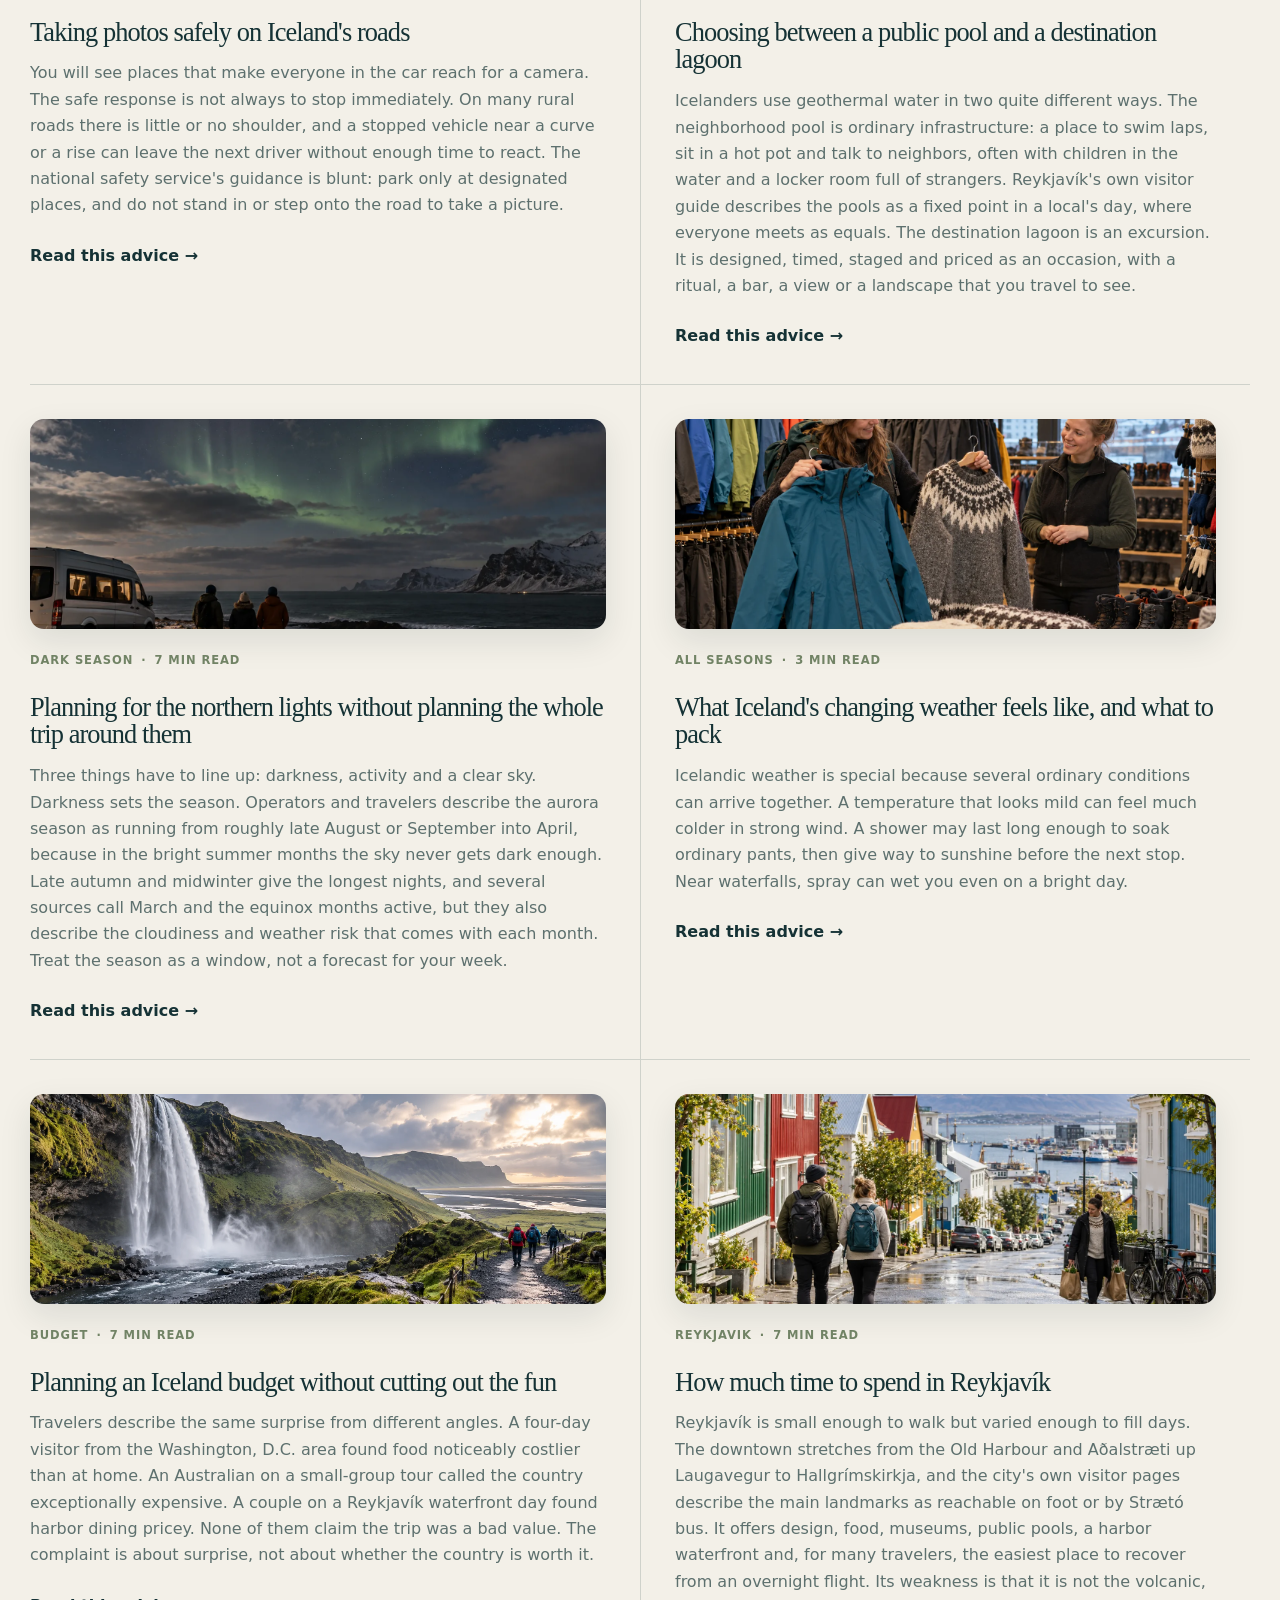
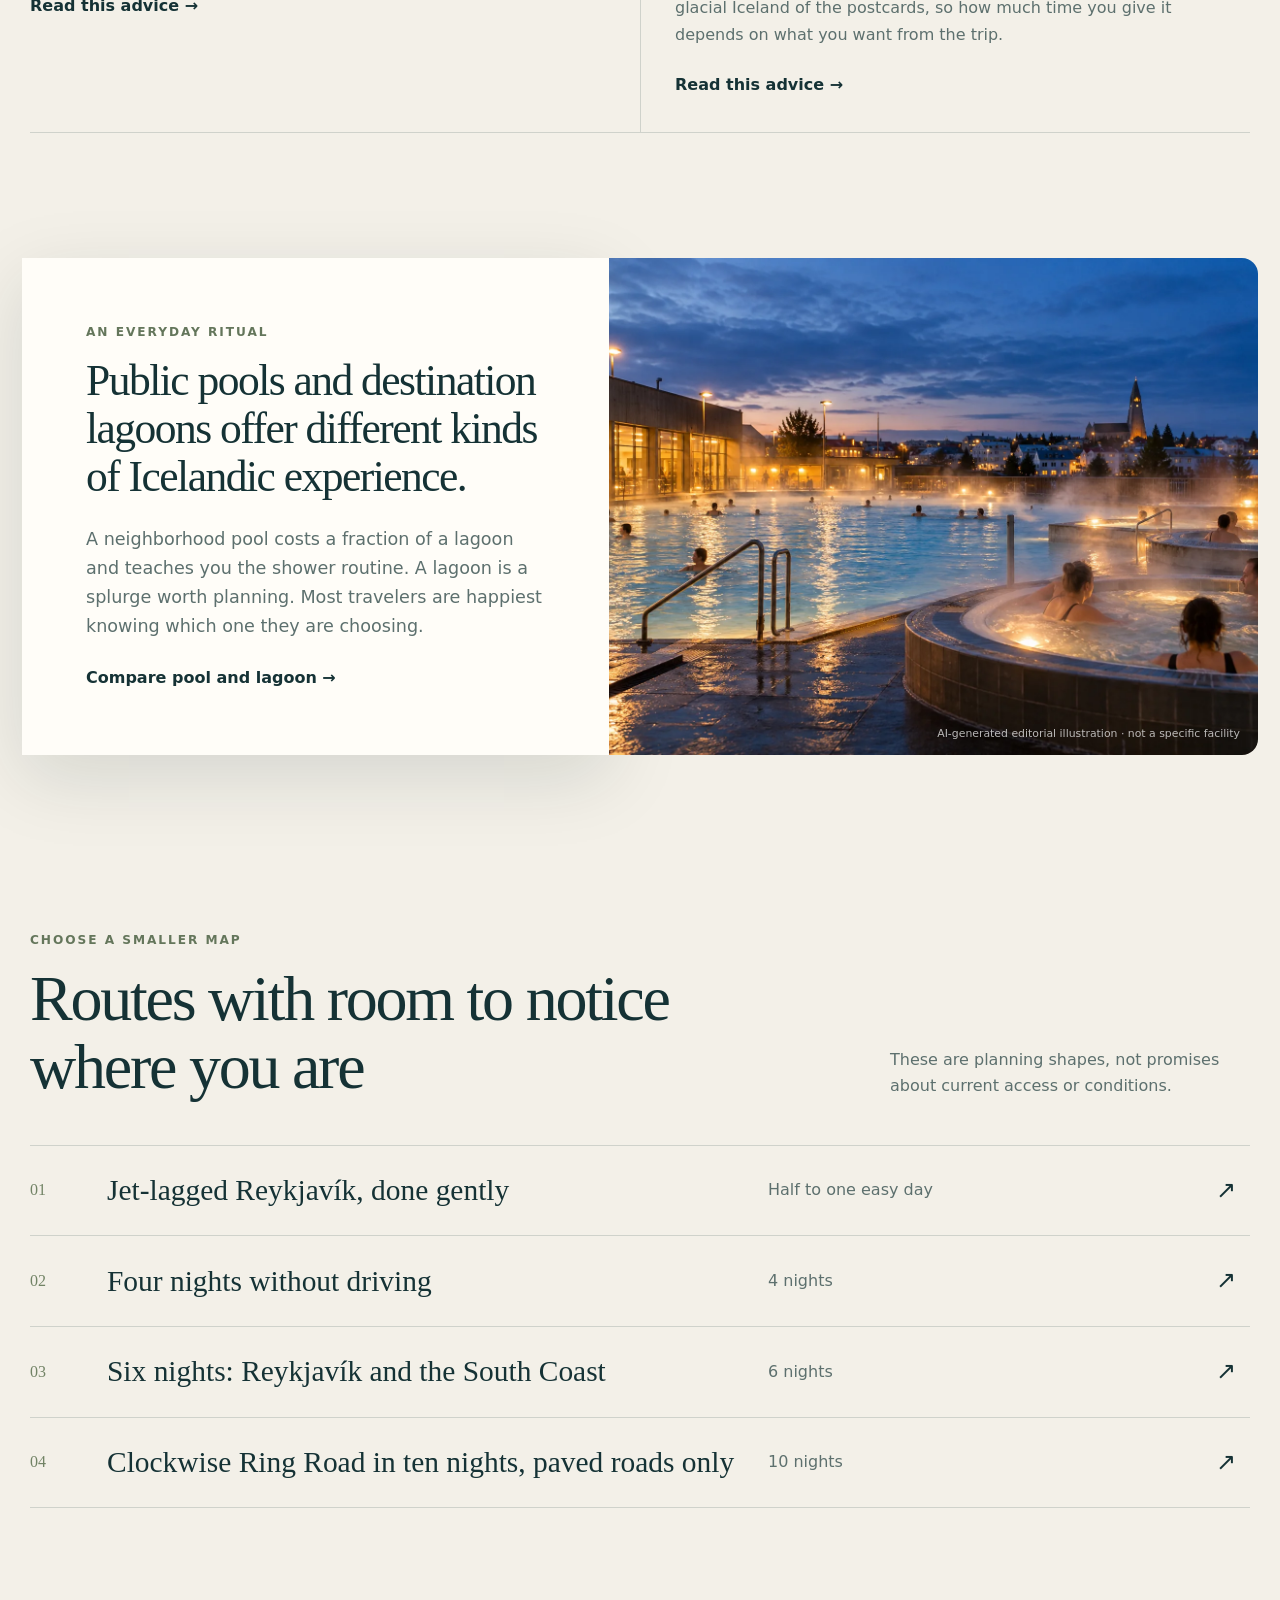
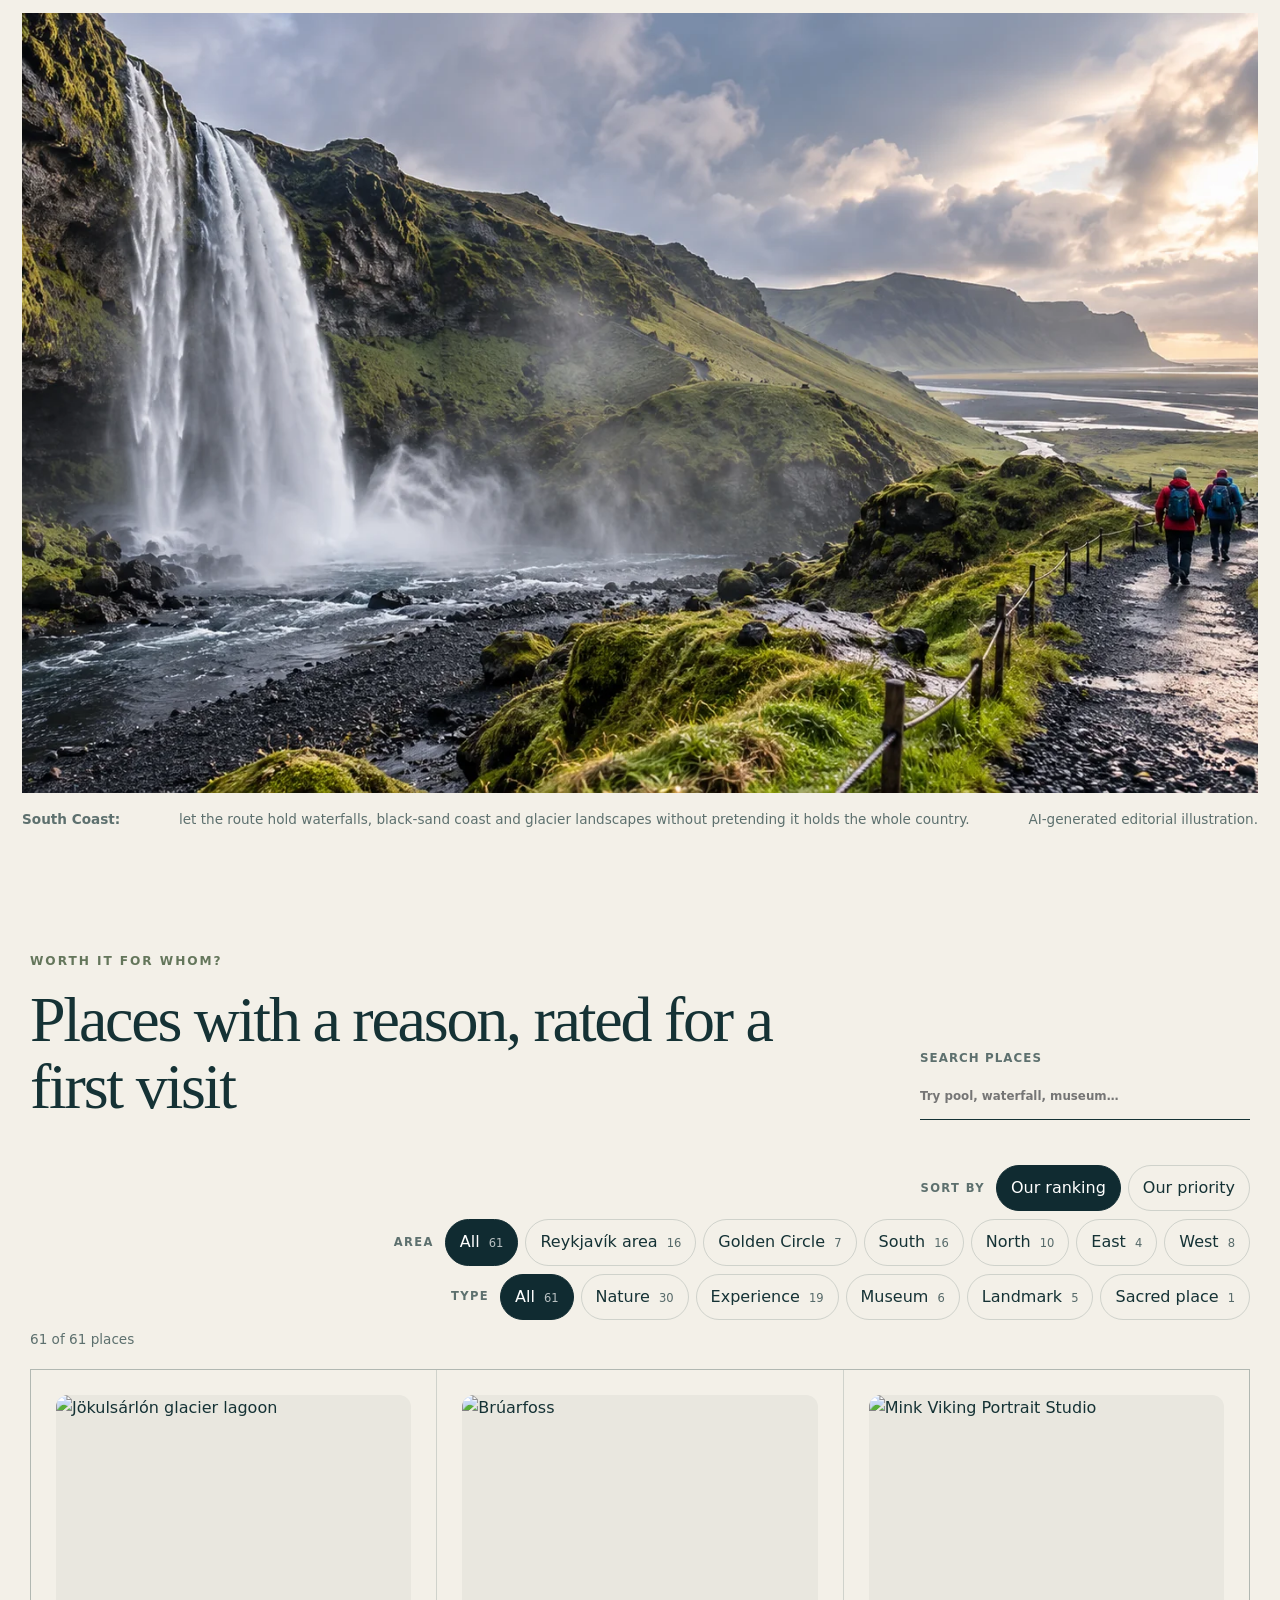
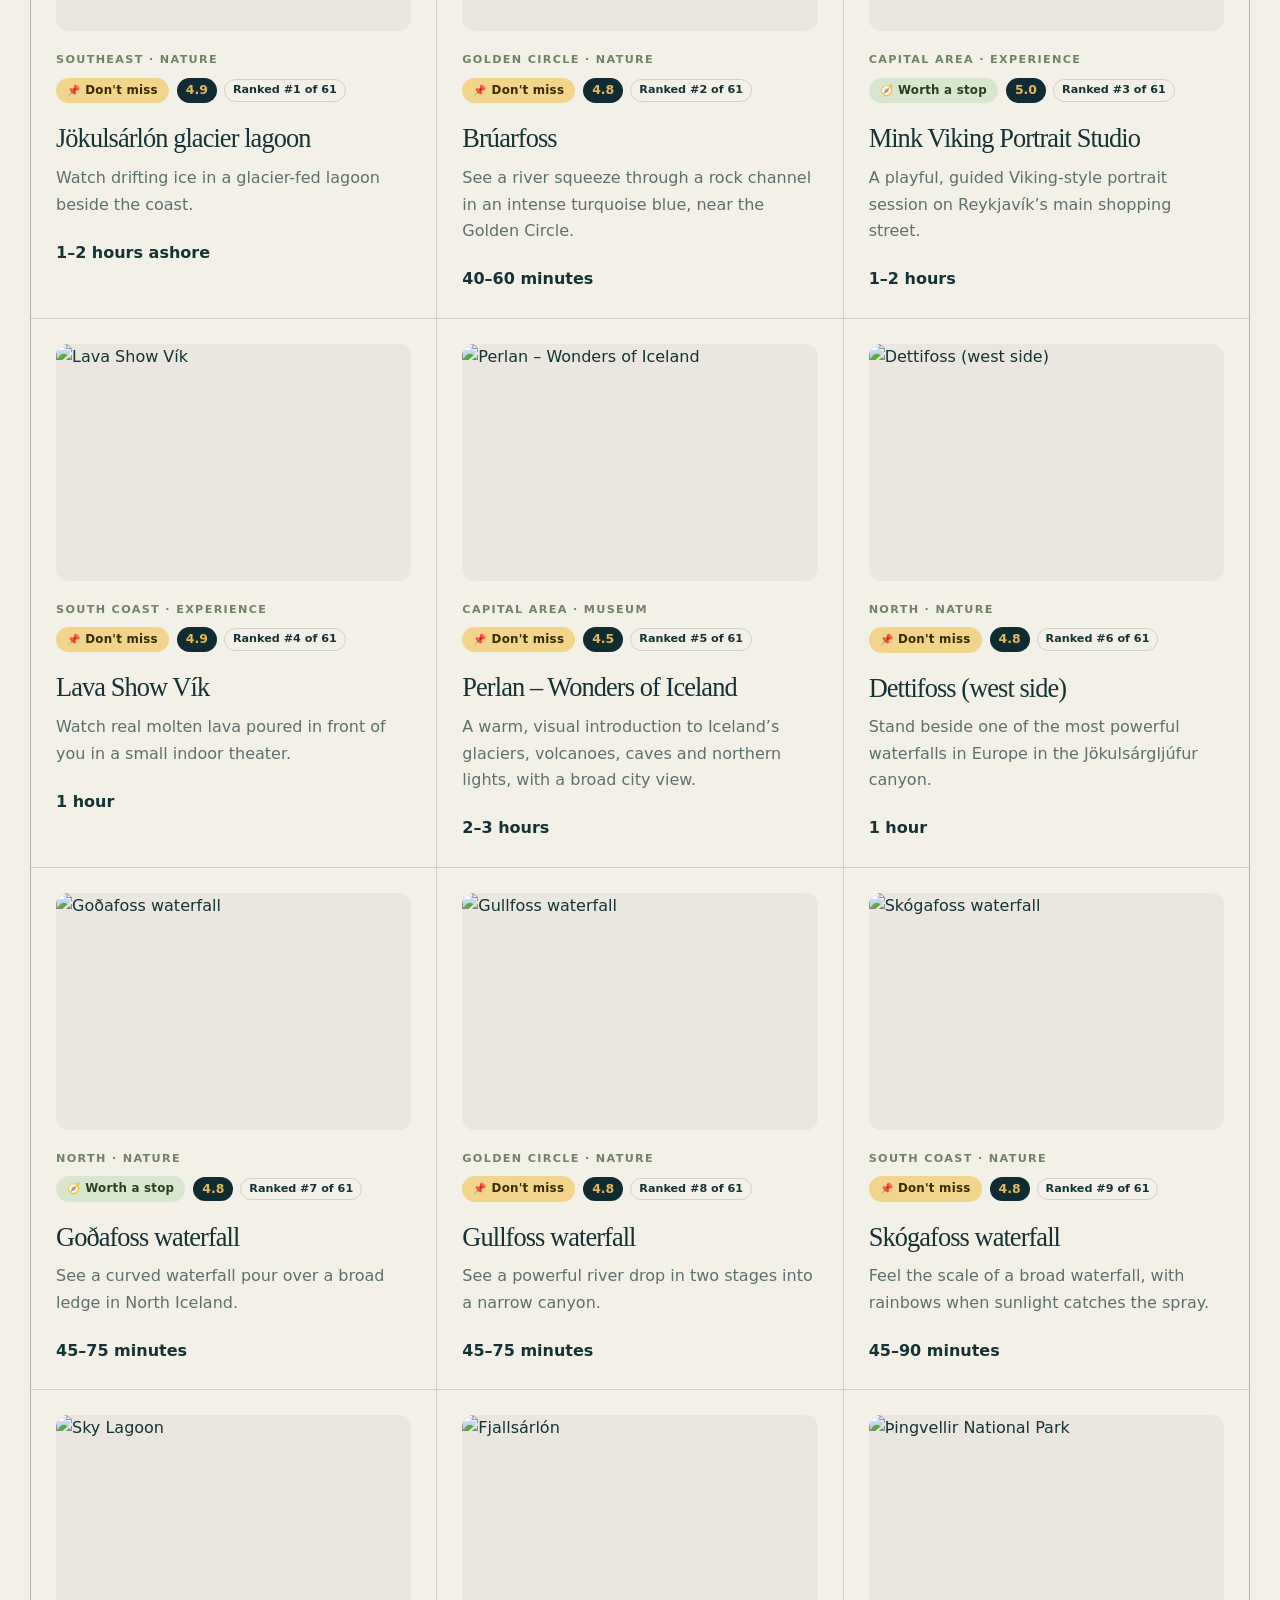
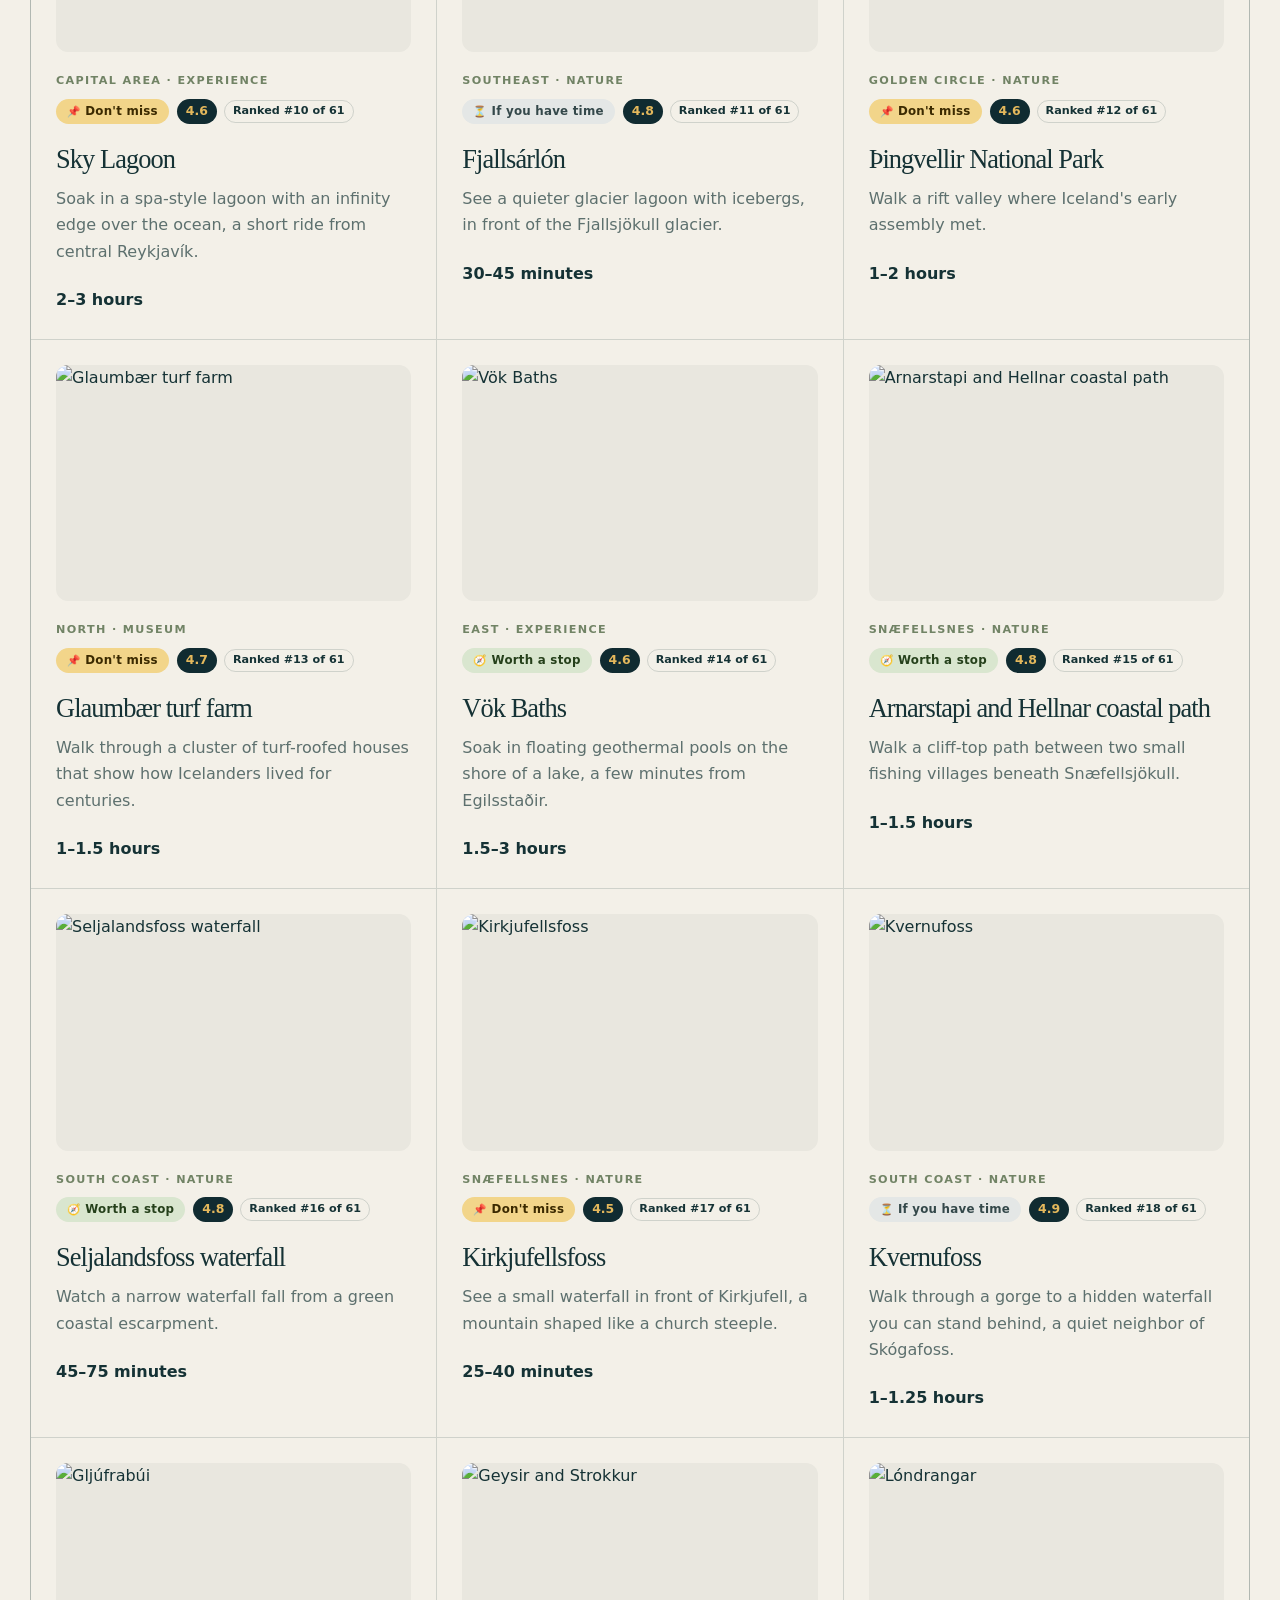
==== commit 29a85961: "Apply updated ratings and priorities; add a Learn Icelandic words button to the hero Co-Authored-By:" ====
--- a/local-site/index.html
+++ b/local-site/index.html
@@ -38,6 +38,7 @@
         <div class="hero-actions">
           <button class="primary" type="button" data-open="briefing:is-first-day">Start with why Iceland is worth visiting</button>
           <a class="secondary" href="#decisions">Browse practical advice</a>
+          <a class="secondary" href="words.html">Learn Icelandic words</a>
         </div>
       </div>
       <p class="photo-credit">AI-generated editorial illustration · MyFirstVisit draft</p>
@@ -174,7 +175,7 @@
     <span>No tracking · no ads</span>
   </footer>
 
-  <script src="content.js?v=98661da6"></script>
+  <script src="content.js?v=248d1e5a"></script>
   <script src="app.js?v=6c540ff6"></script>
 </body>
 </html>
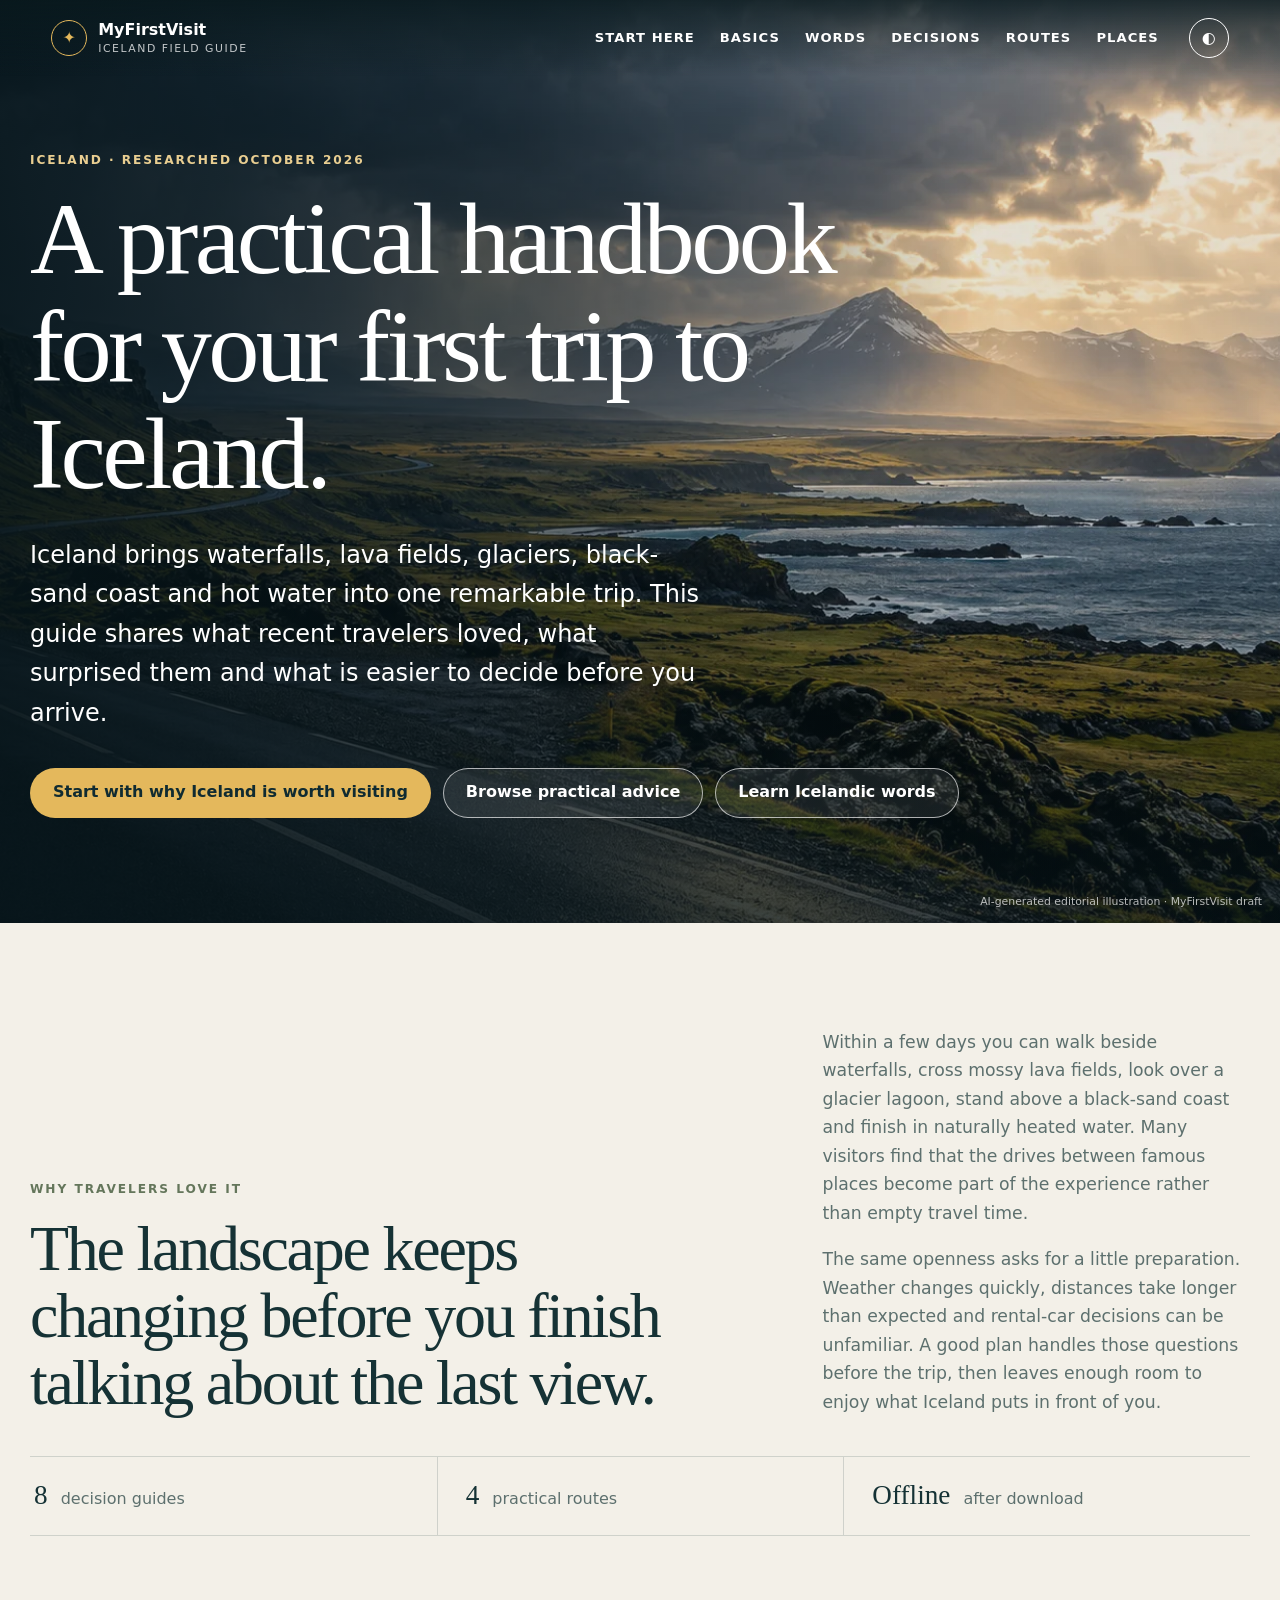
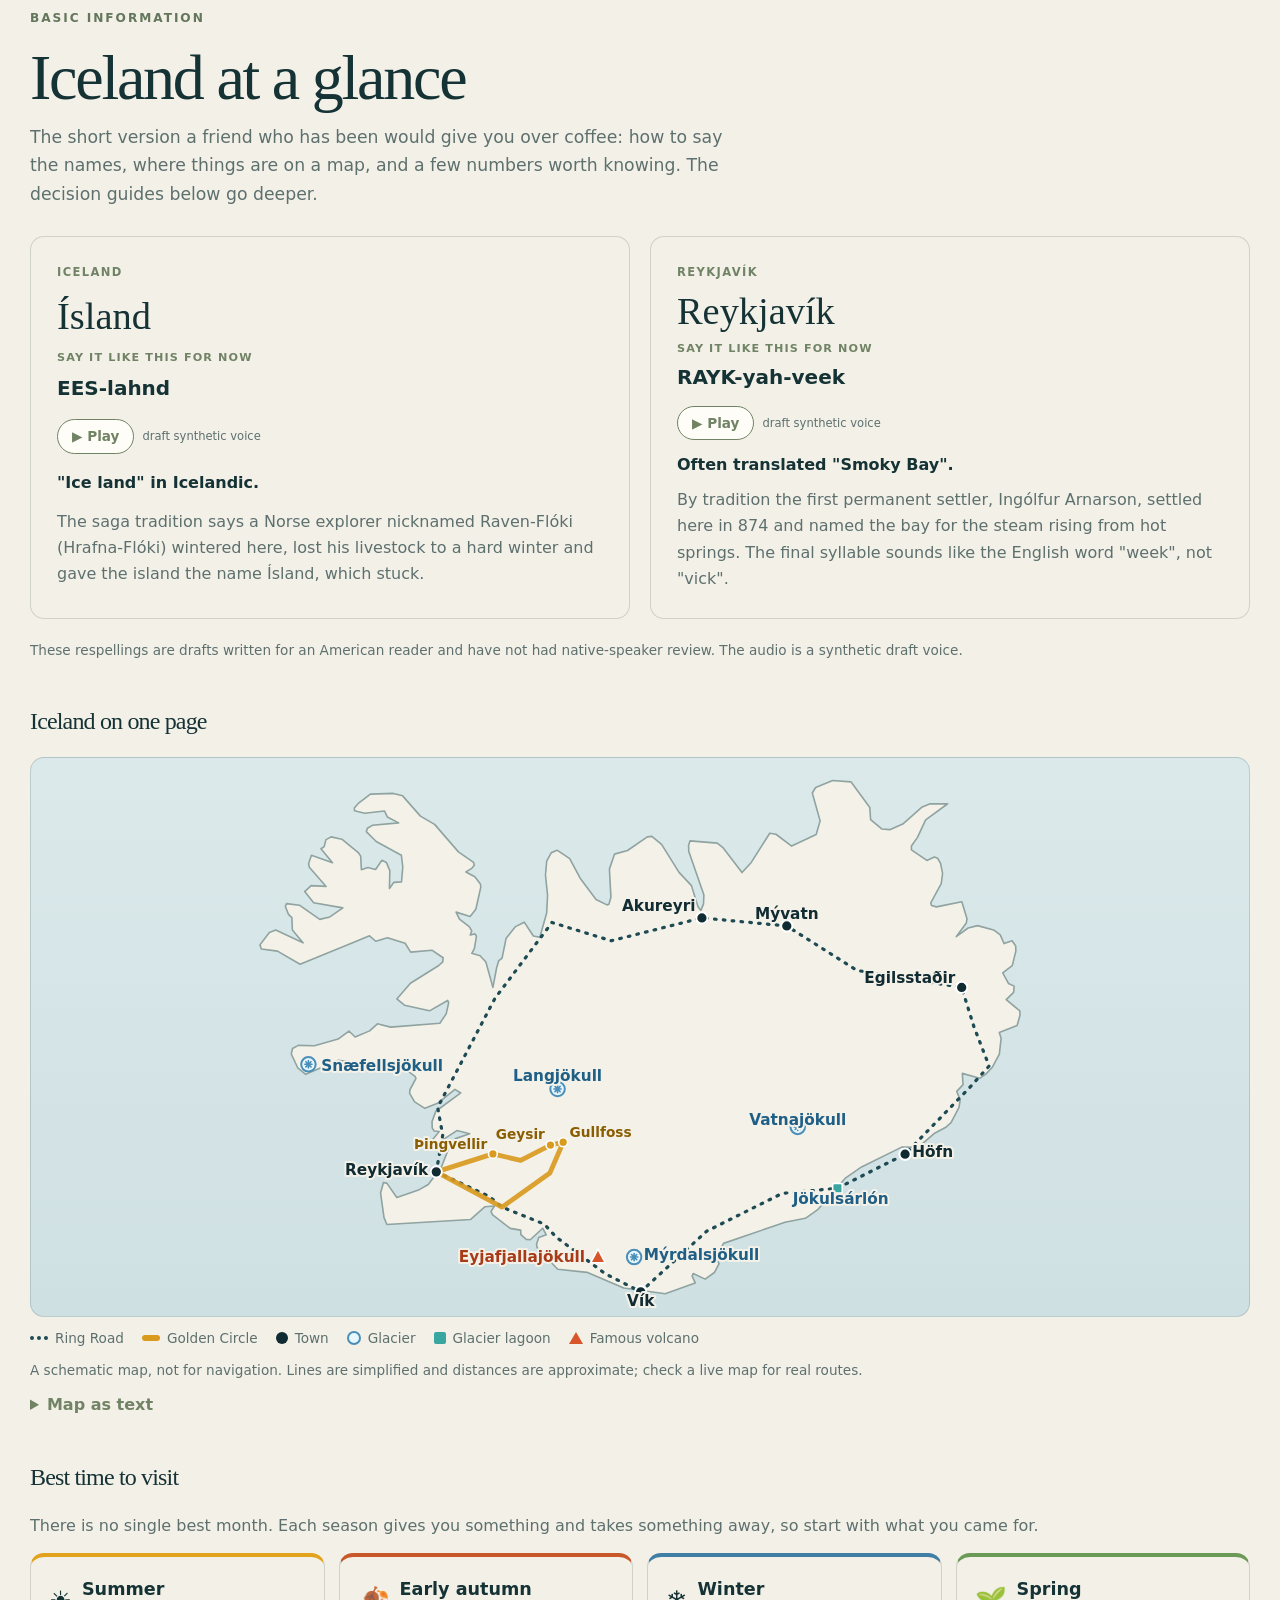
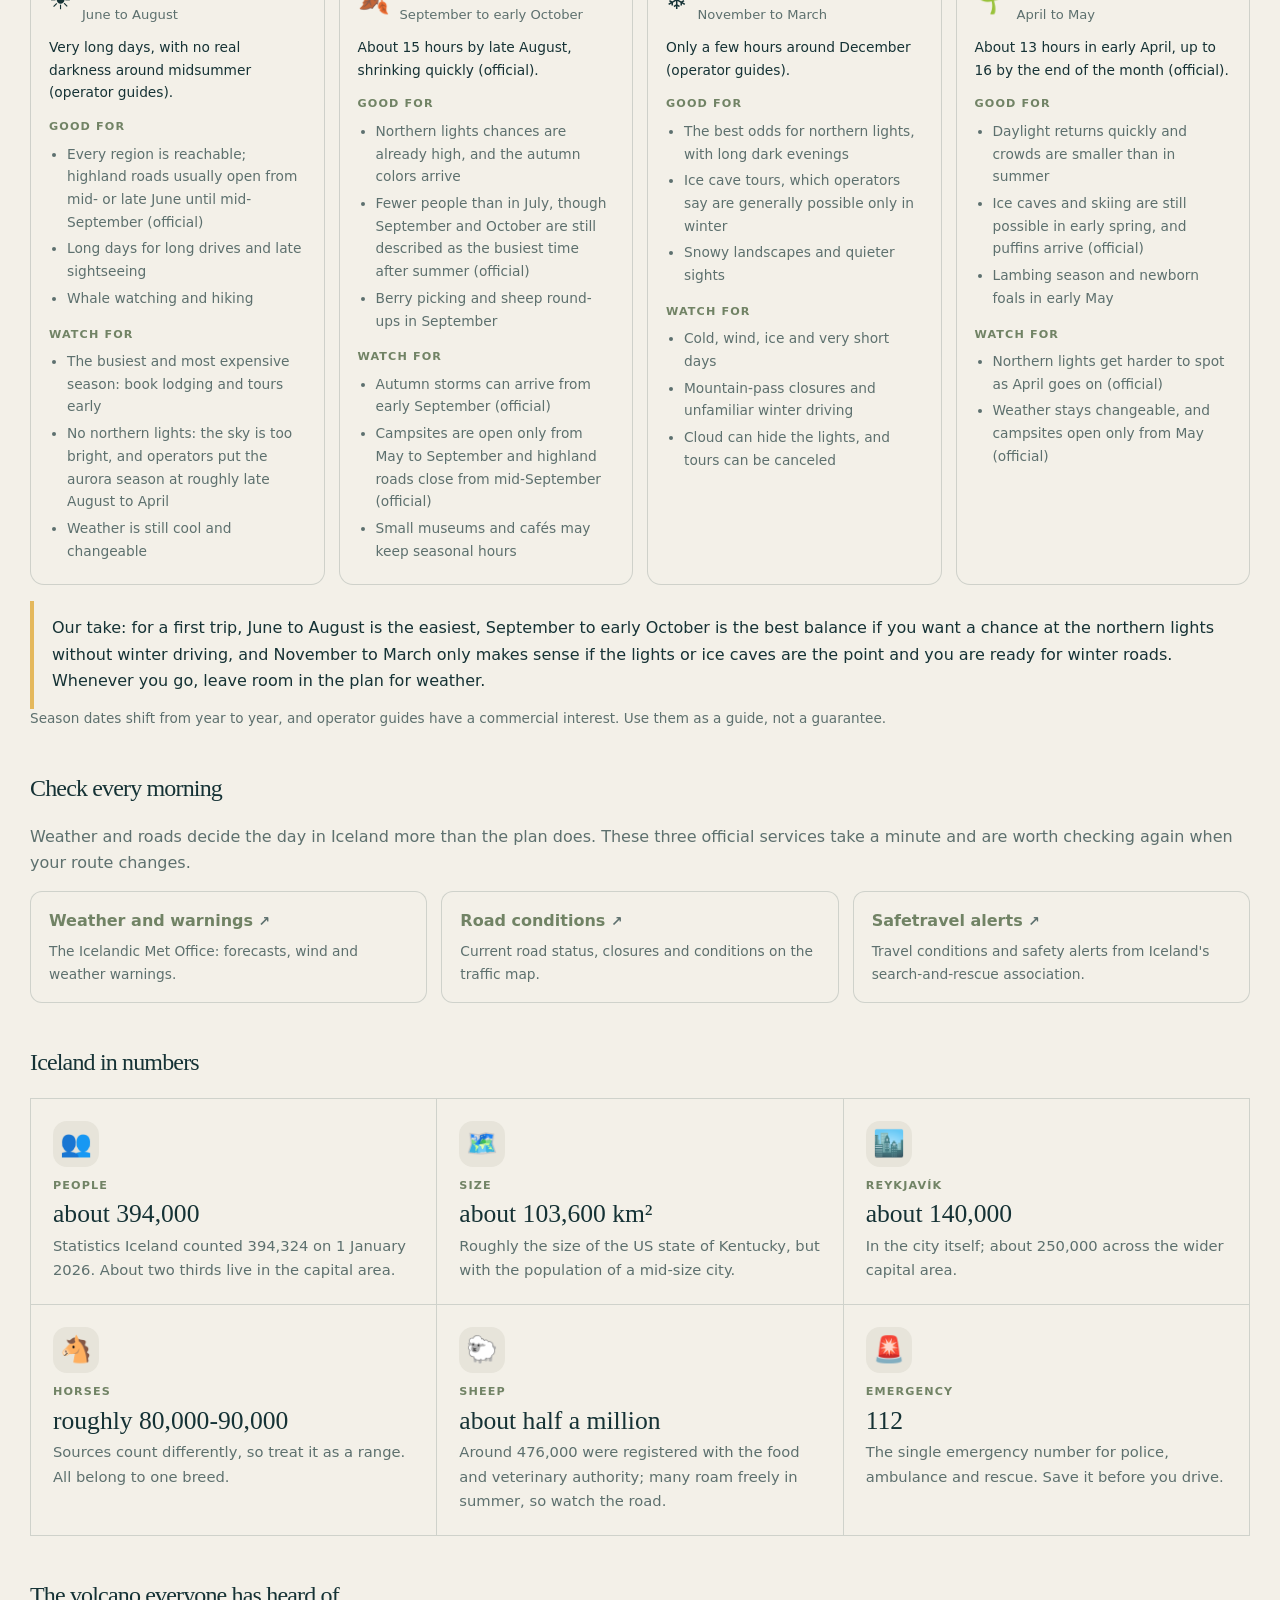
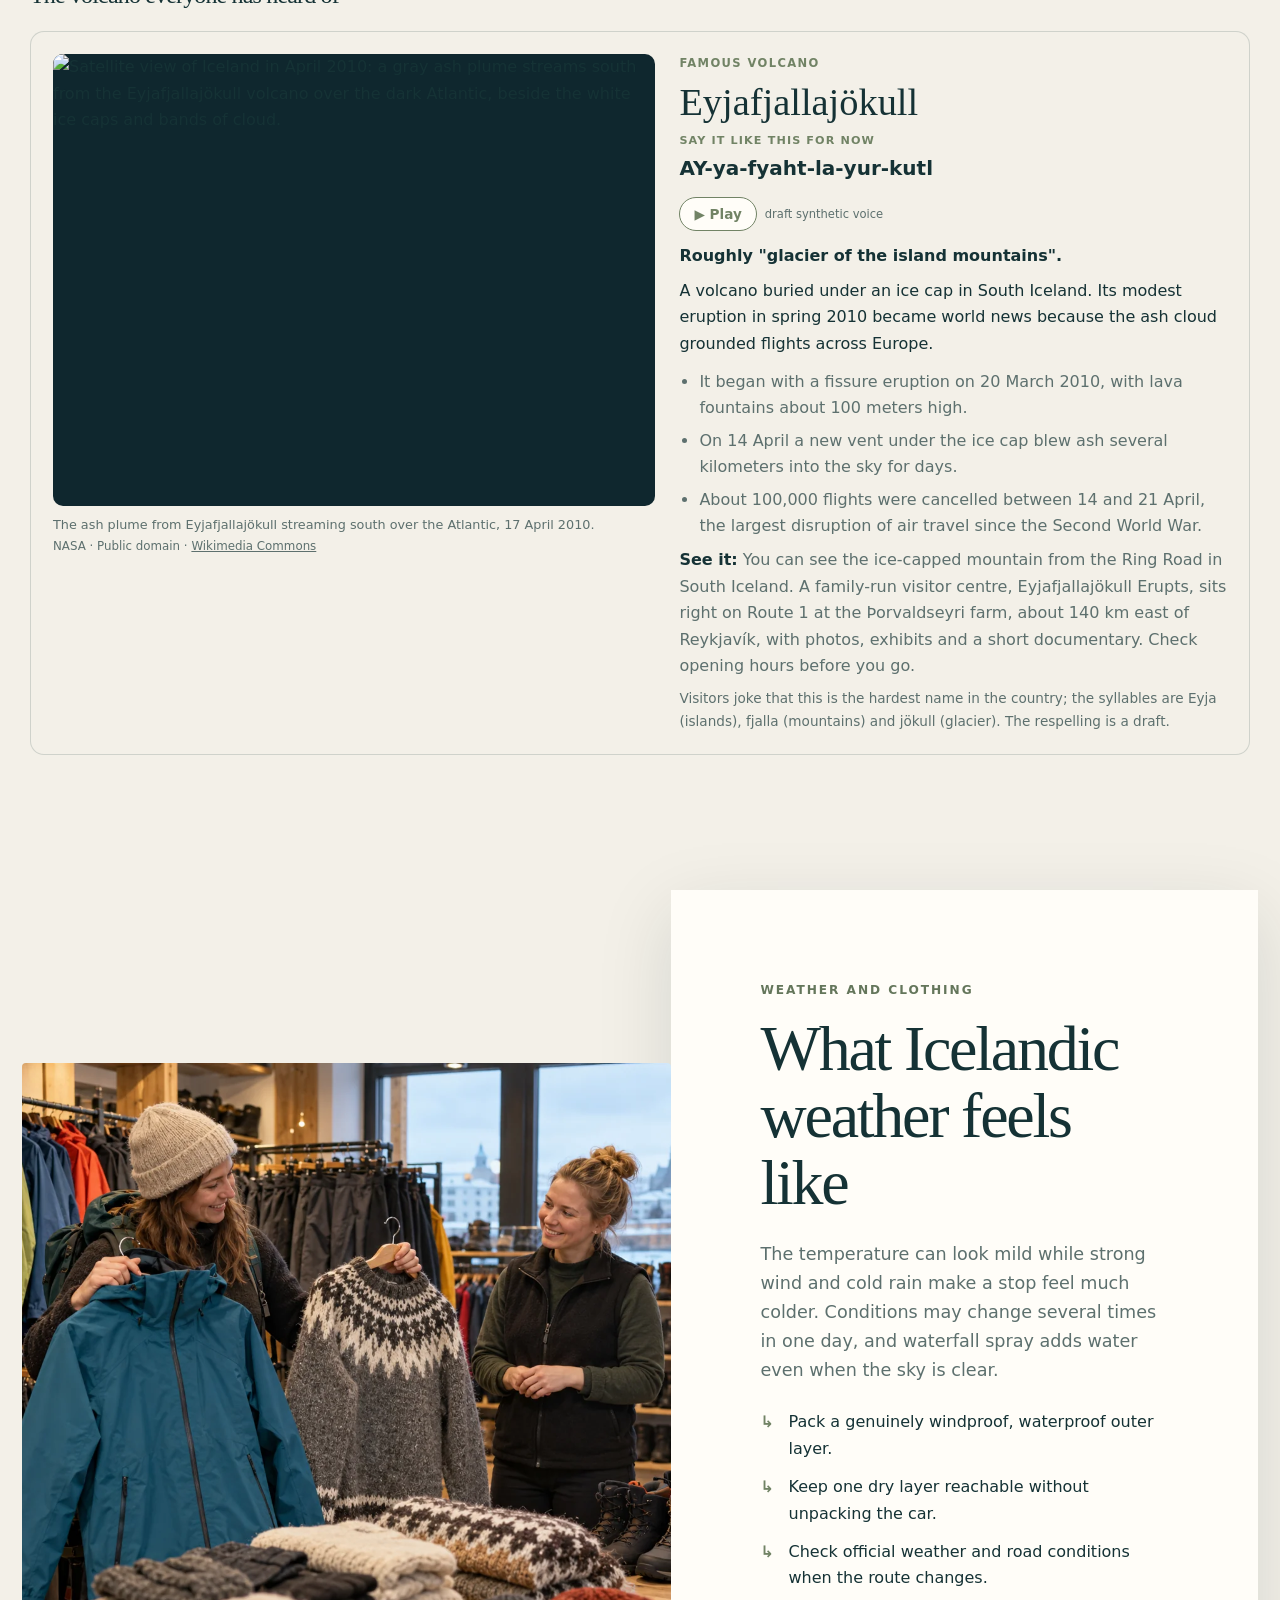
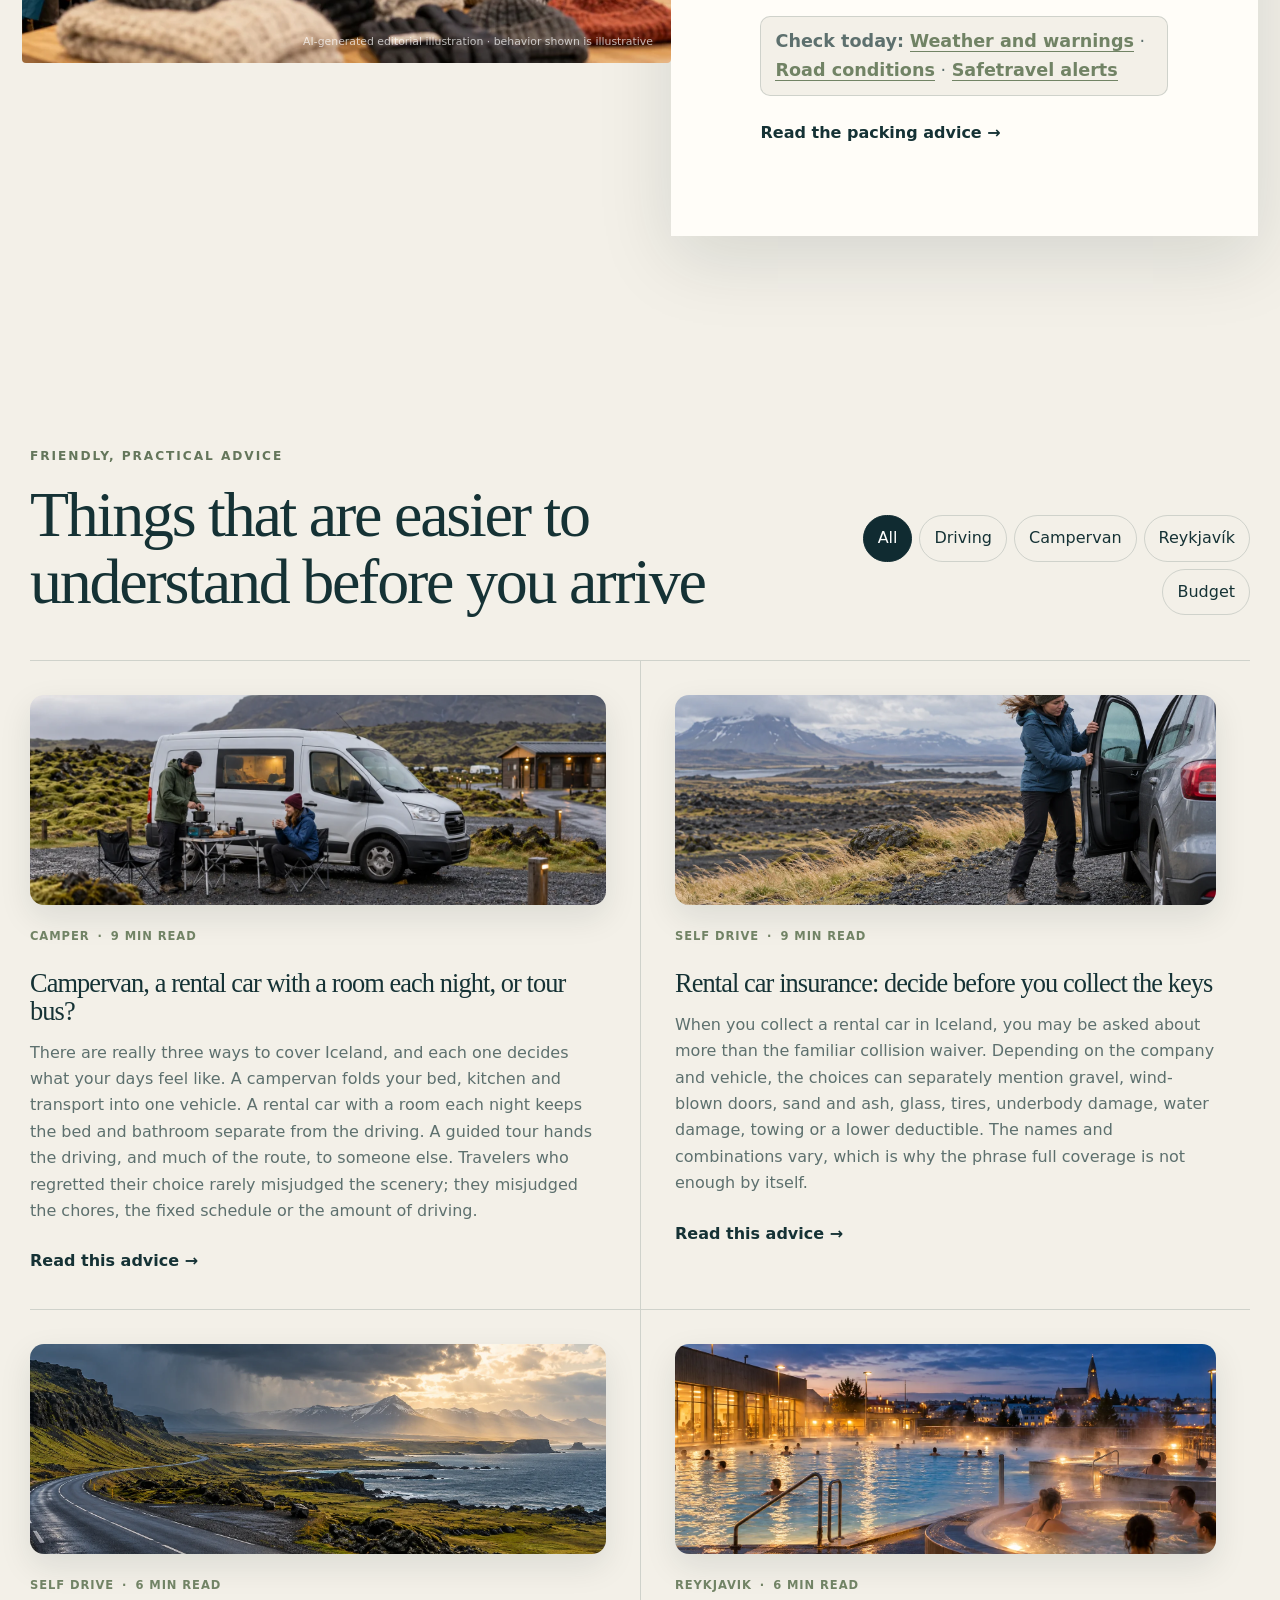
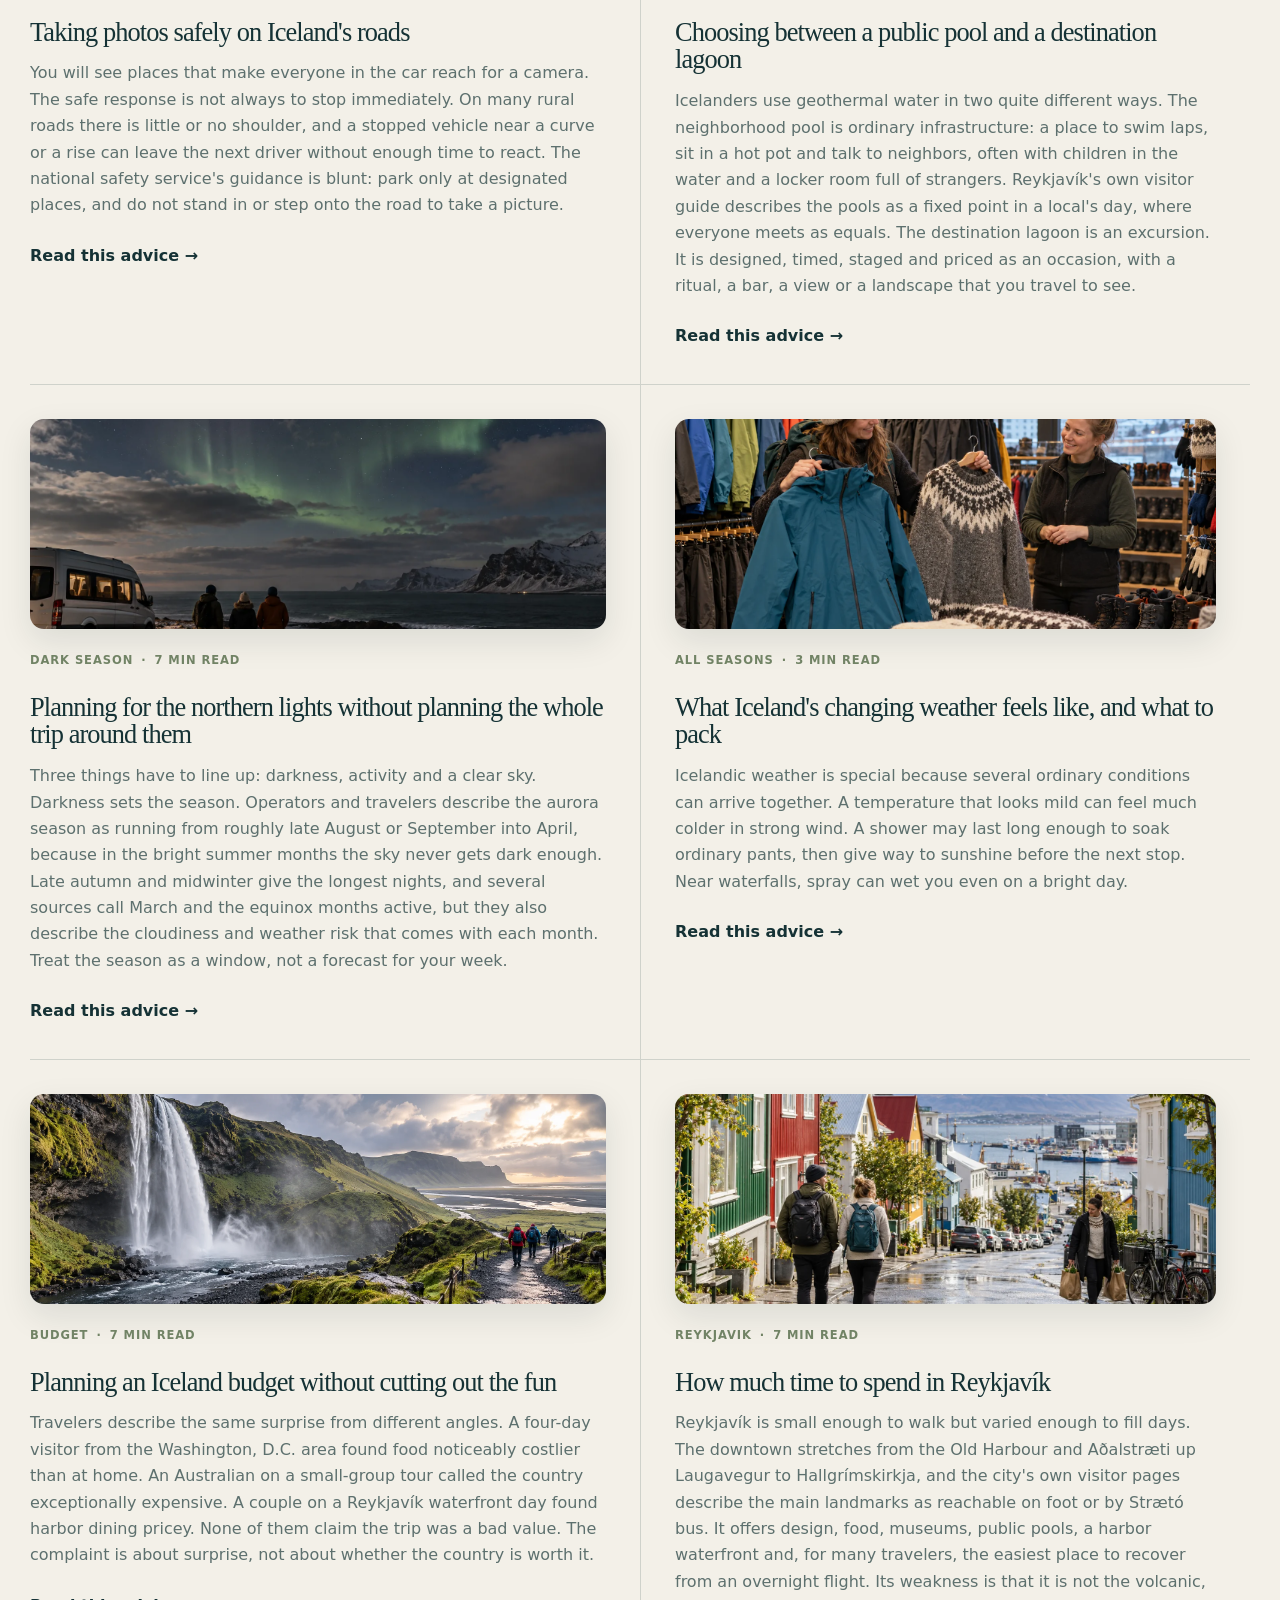
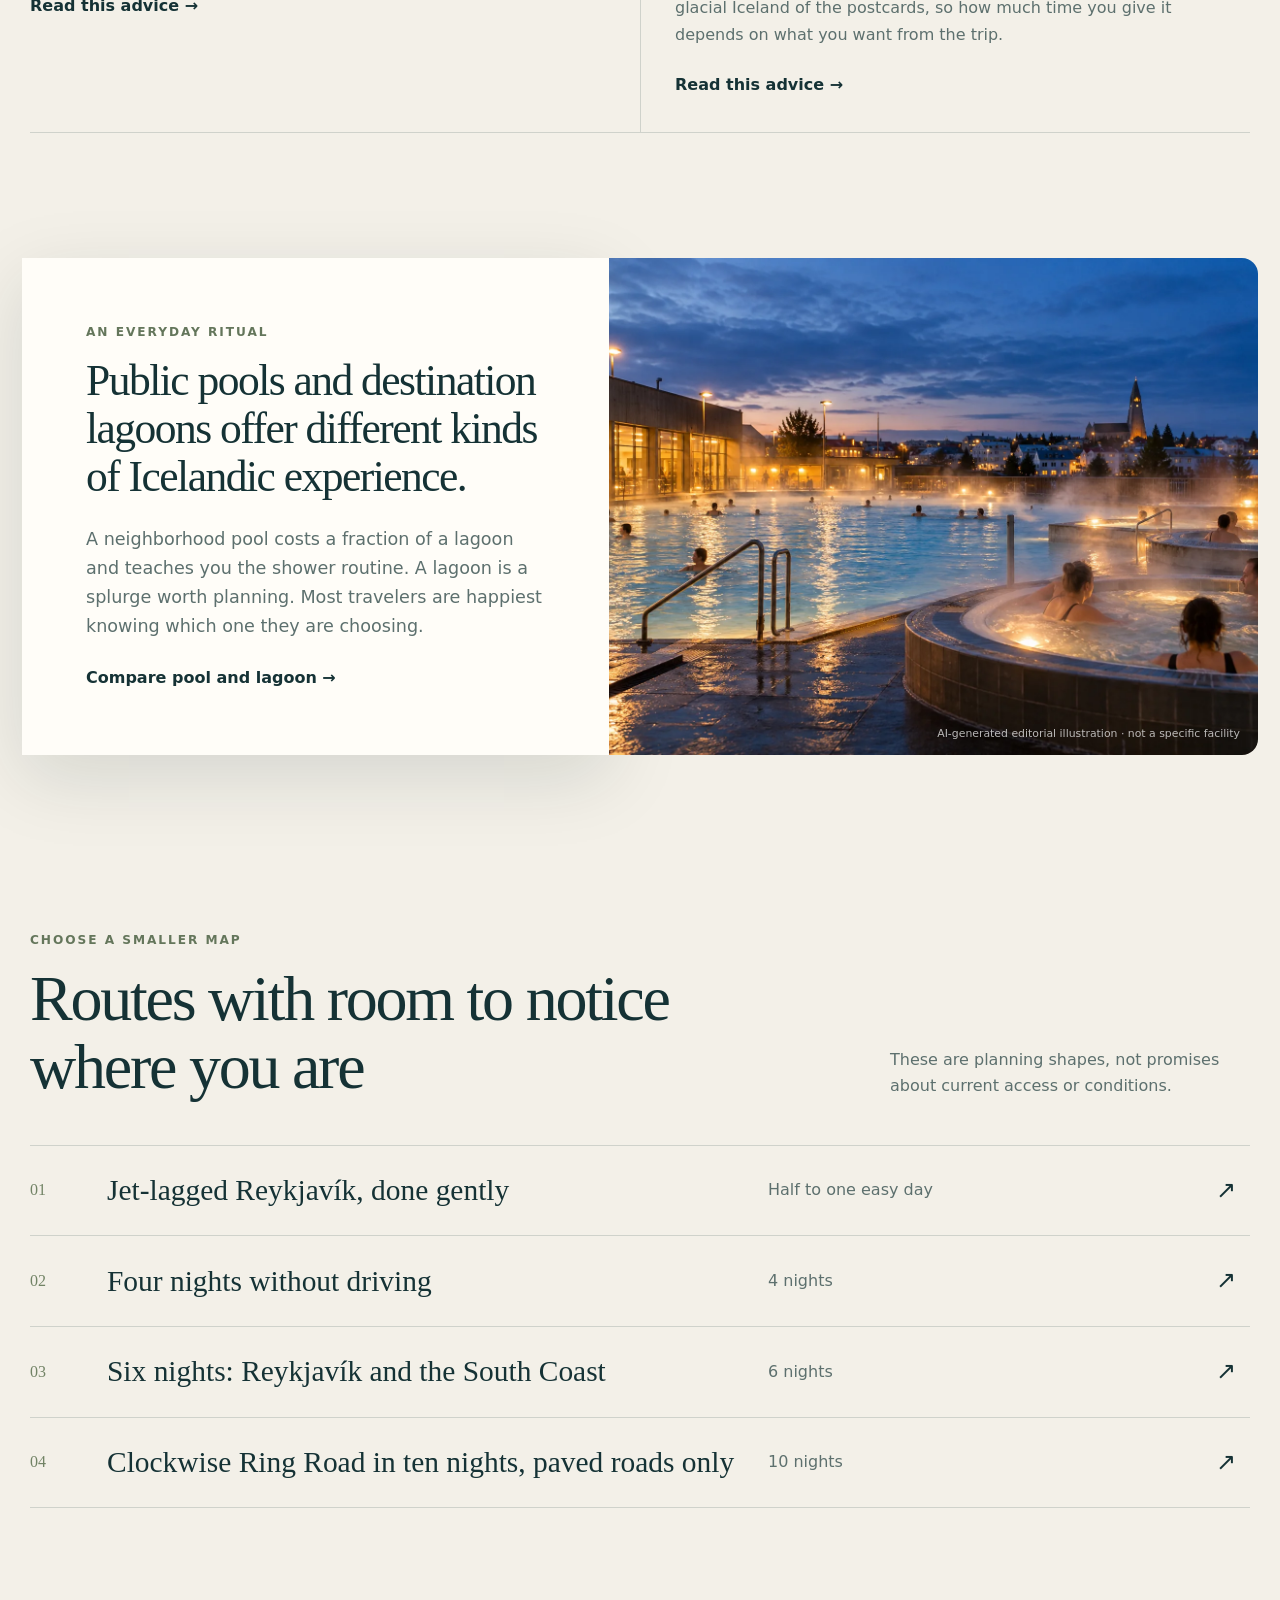
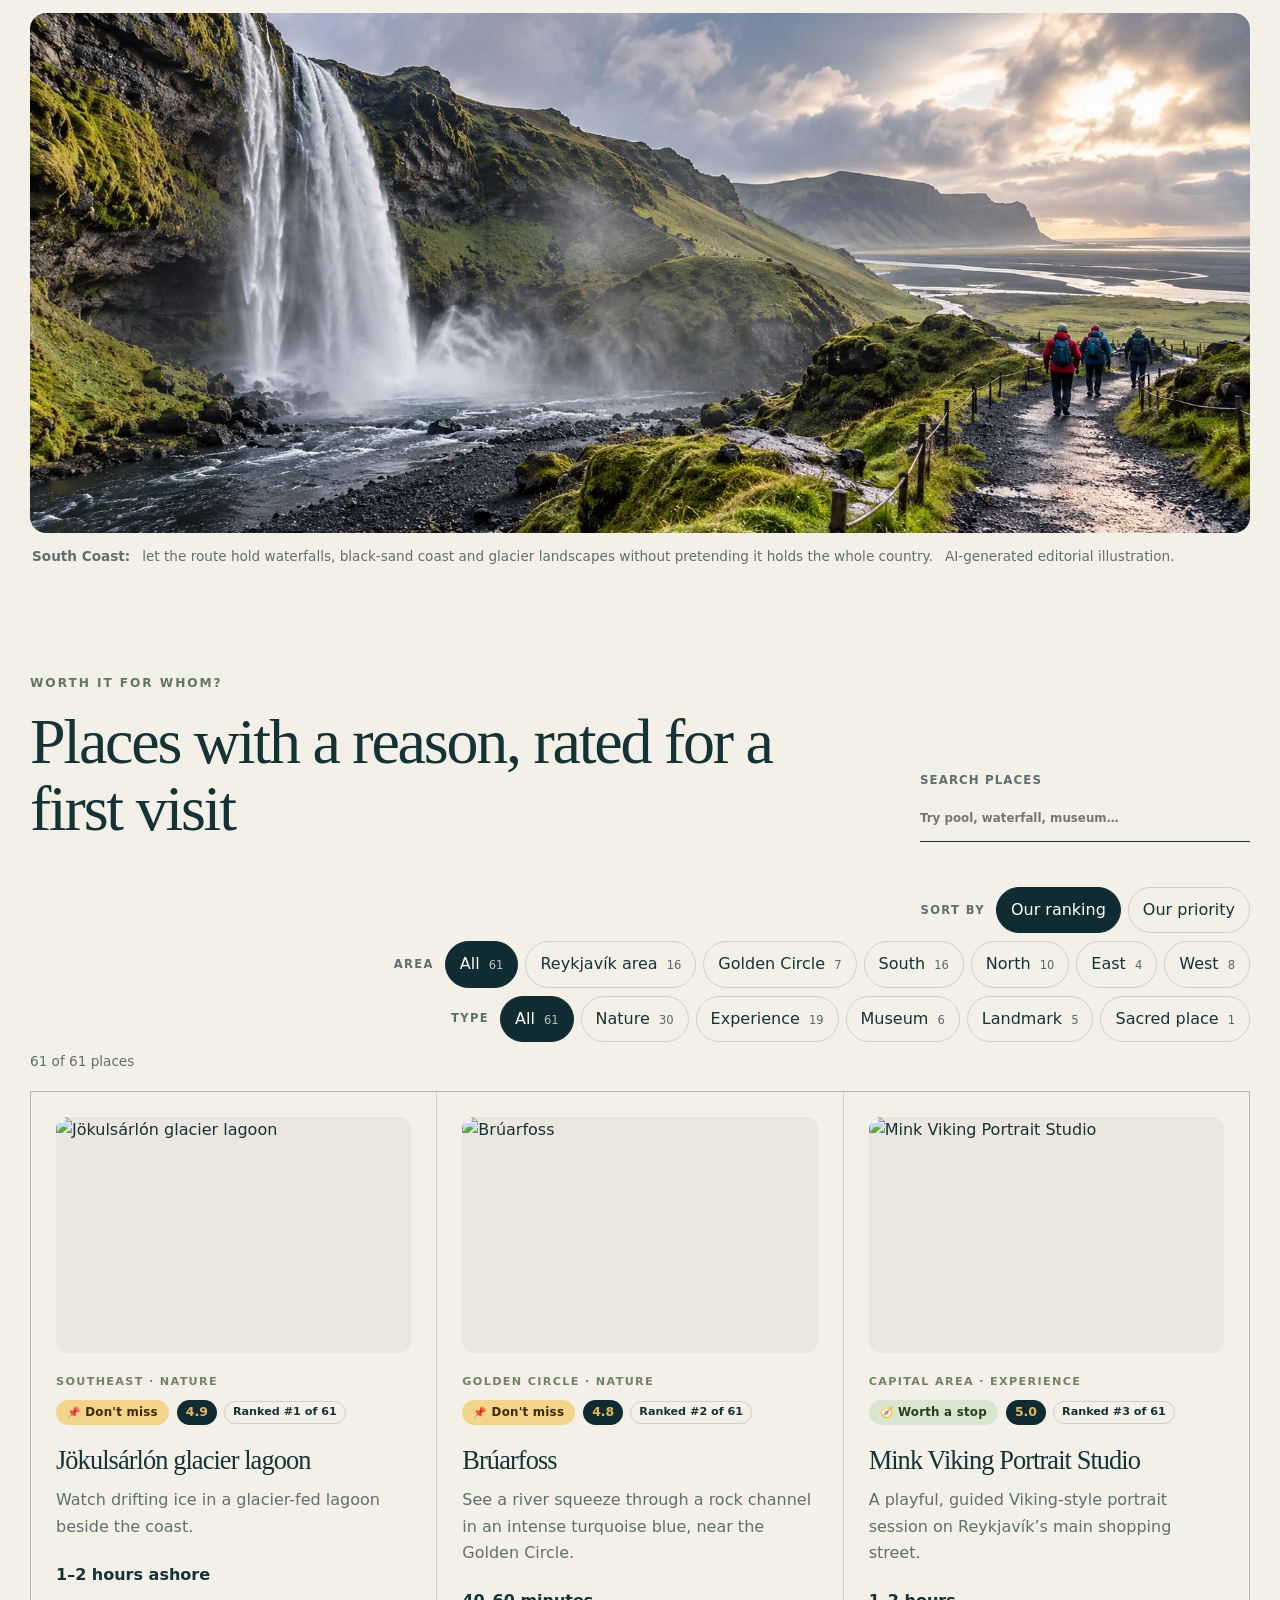
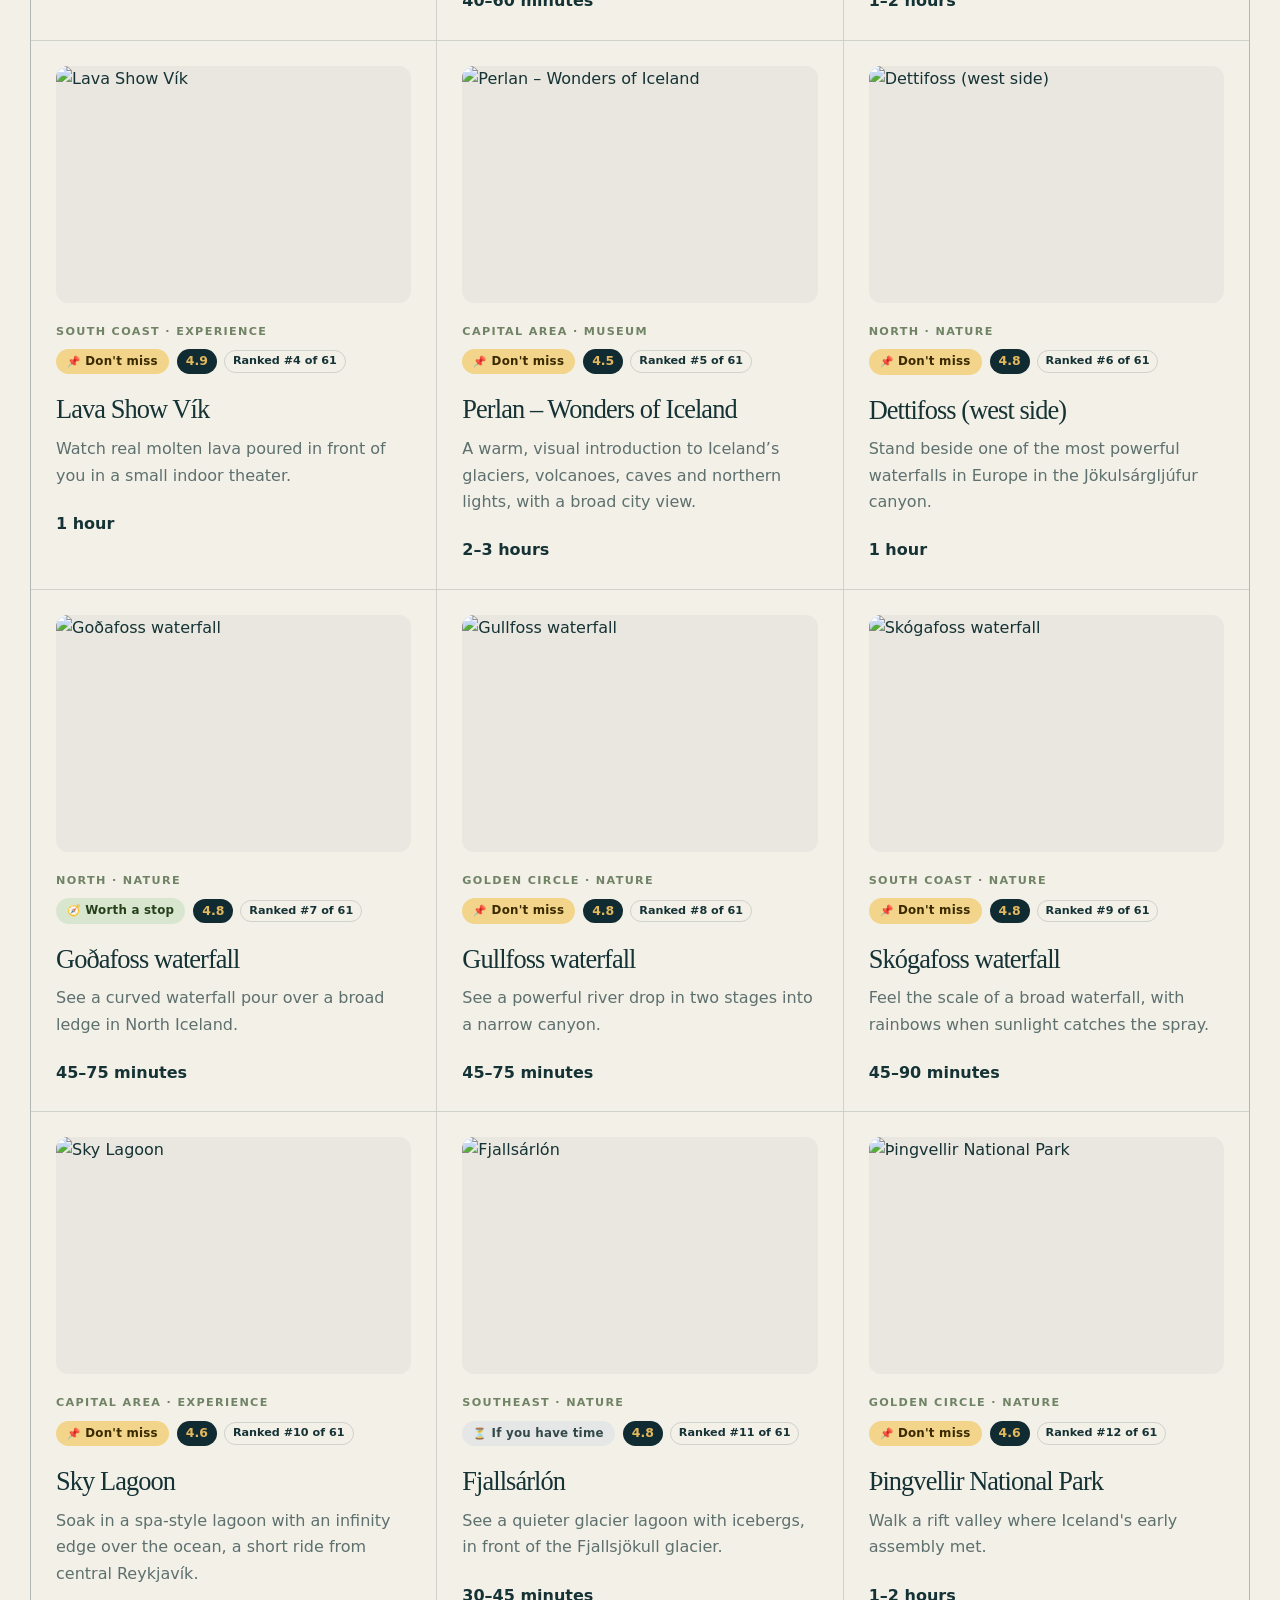
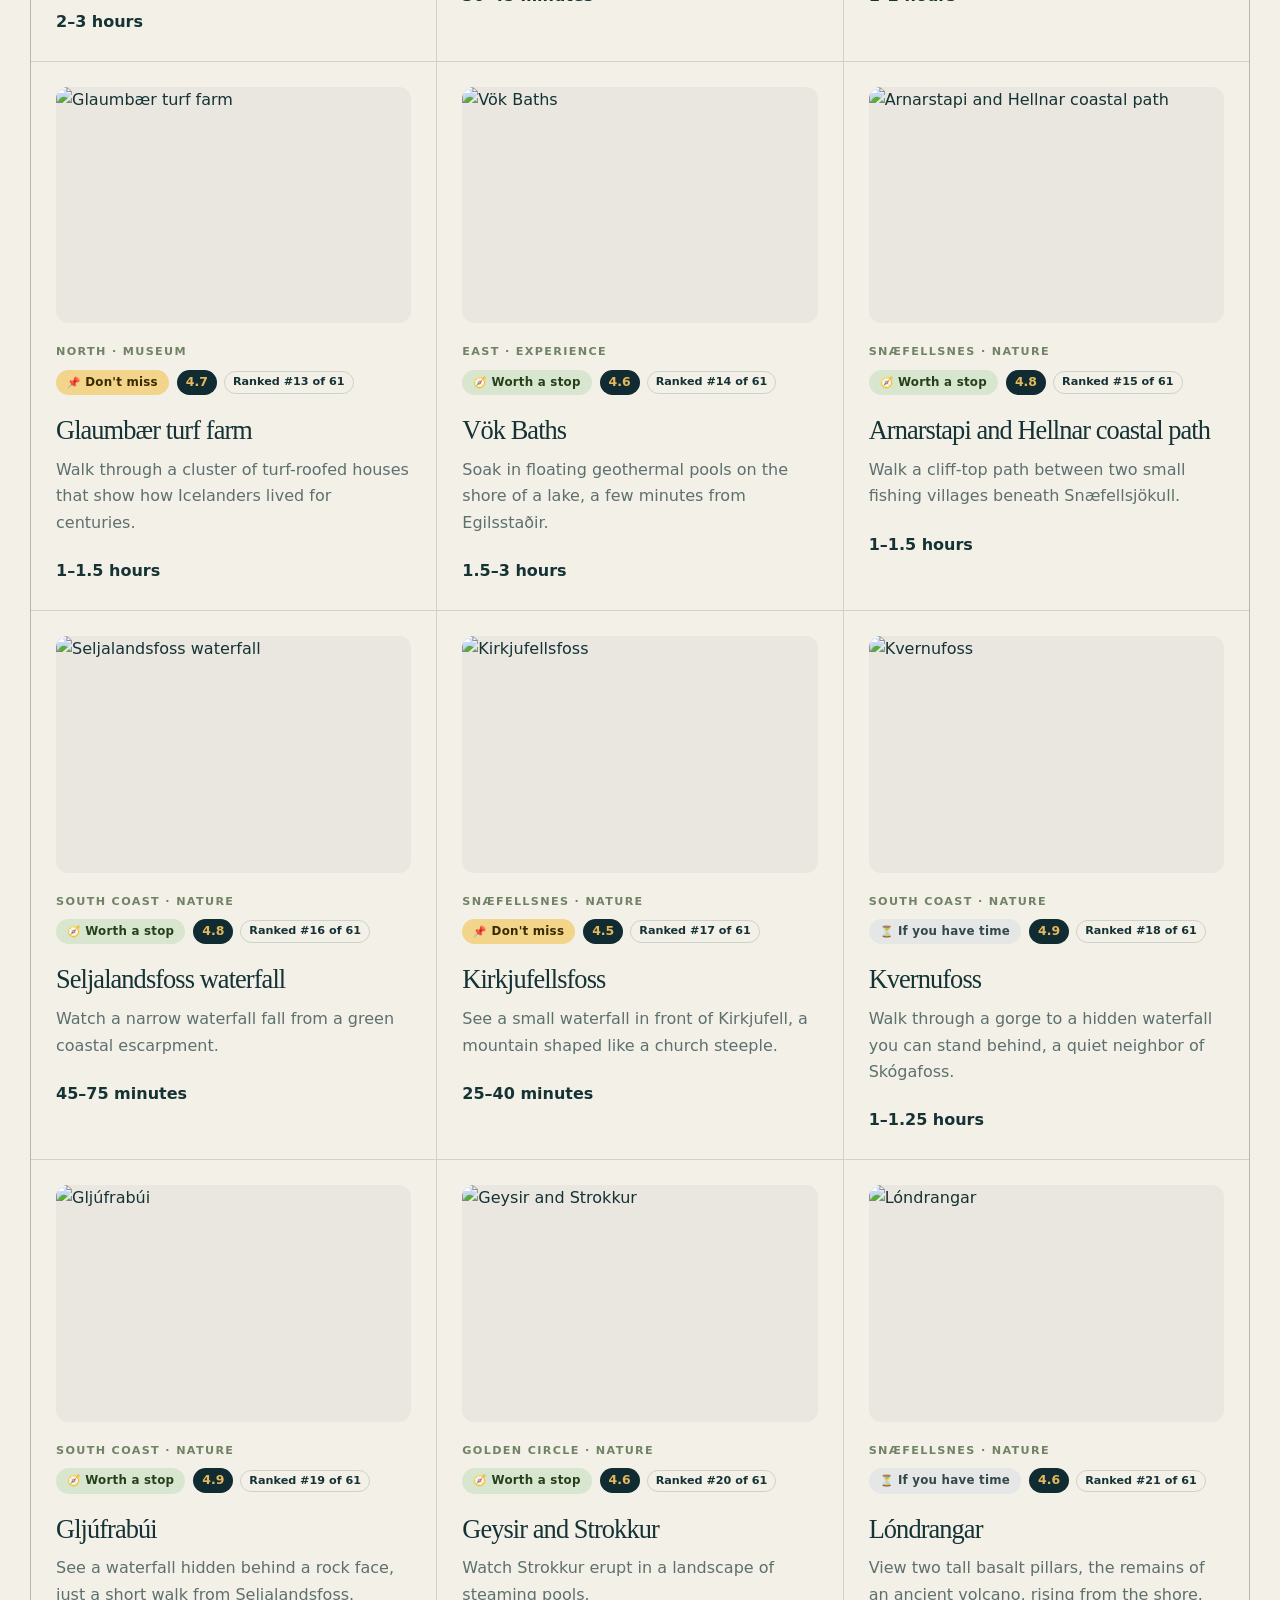
==== commit 4517b5e2: "South Coast landscape figure: fit the content column, shorter on desktop, 4:3 on phones, left-aligne" ====
--- a/local-site/index.html
+++ b/local-site/index.html
@@ -6,7 +6,7 @@
   <meta name="theme-color" content="#102b31">
   <meta name="description" content="Browse the MyFirstVisit Iceland editorial draft offline.">
   <title>Iceland · MyFirstVisit</title>
-  <link rel="stylesheet" href="styles.css?v=f9e78136">
+  <link rel="stylesheet" href="styles.css?v=f7410076">
 </head>
 <body>
   <a class="skip-link" href="#content">Skip to content</a>
@@ -172,10 +172,10 @@
 
   <footer>
     <span>MyFirstVisit · Iceland editorial prototype</span>
-    <span>No tracking · no ads</span>
+    <span>No tracking · no ads · Pronunciation audio: synthetic Icelandic voice, Piper, trained on Talrómur 1 (Reykjavík University and SÍM), CC BY 4.0.</span>
   </footer>
 
-  <script src="content.js?v=248d1e5a"></script>
-  <script src="app.js?v=6c540ff6"></script>
+  <script src="content.js?v=5f5f9bec"></script>
+  <script src="app.js?v=8f8b978e"></script>
 </body>
 </html>
--- a/local-site/styles.css
+++ b/local-site/styles.css
@@ -93,9 +93,10 @@
 .route-row strong { font: 500 clamp(1.3rem, 2.3vw, 2.1rem) Georgia, serif; }
 .route-row span:nth-child(3) { color: var(--muted); }
 .route-row .arrow { font-size: 1.5rem; }
-.landscape-break { width: min(1480px, calc(100% - 44px)); margin: 0 auto; }
-.landscape-break img { width: 100%; max-height: 780px; object-fit: cover; }
-.landscape-break figcaption { display: flex; gap: 12px; justify-content: space-between; padding: 15px 0; color: var(--muted); font-size: .85rem; }
+.landscape-break { width: min(1220px, calc(100% - 44px)); margin: 0 auto; }
+.landscape-break img { width: 100%; height: auto; aspect-ratio: 2 / 1; max-height: 520px; object-fit: cover; border-radius: 16px; }
+.landscape-break figcaption { display: flex; flex-wrap: wrap; gap: 4px 12px; justify-content: flex-start; padding: 12px 2px 0; color: var(--muted); font-size: .85rem; }
+@media (max-width: 560px) { .landscape-break img { aspect-ratio: 4 / 3; max-height: none; } }
 
 .search-label { display: grid; gap: 7px; color: var(--muted); font-size: .74rem; font-weight: 800; letter-spacing: .09em; text-transform: uppercase; }
 .search-label input { width: min(330px, 70vw); padding: 12px 0; border: 0; border-bottom: 1px solid var(--ink); outline: none; color: var(--ink); background: transparent; }
